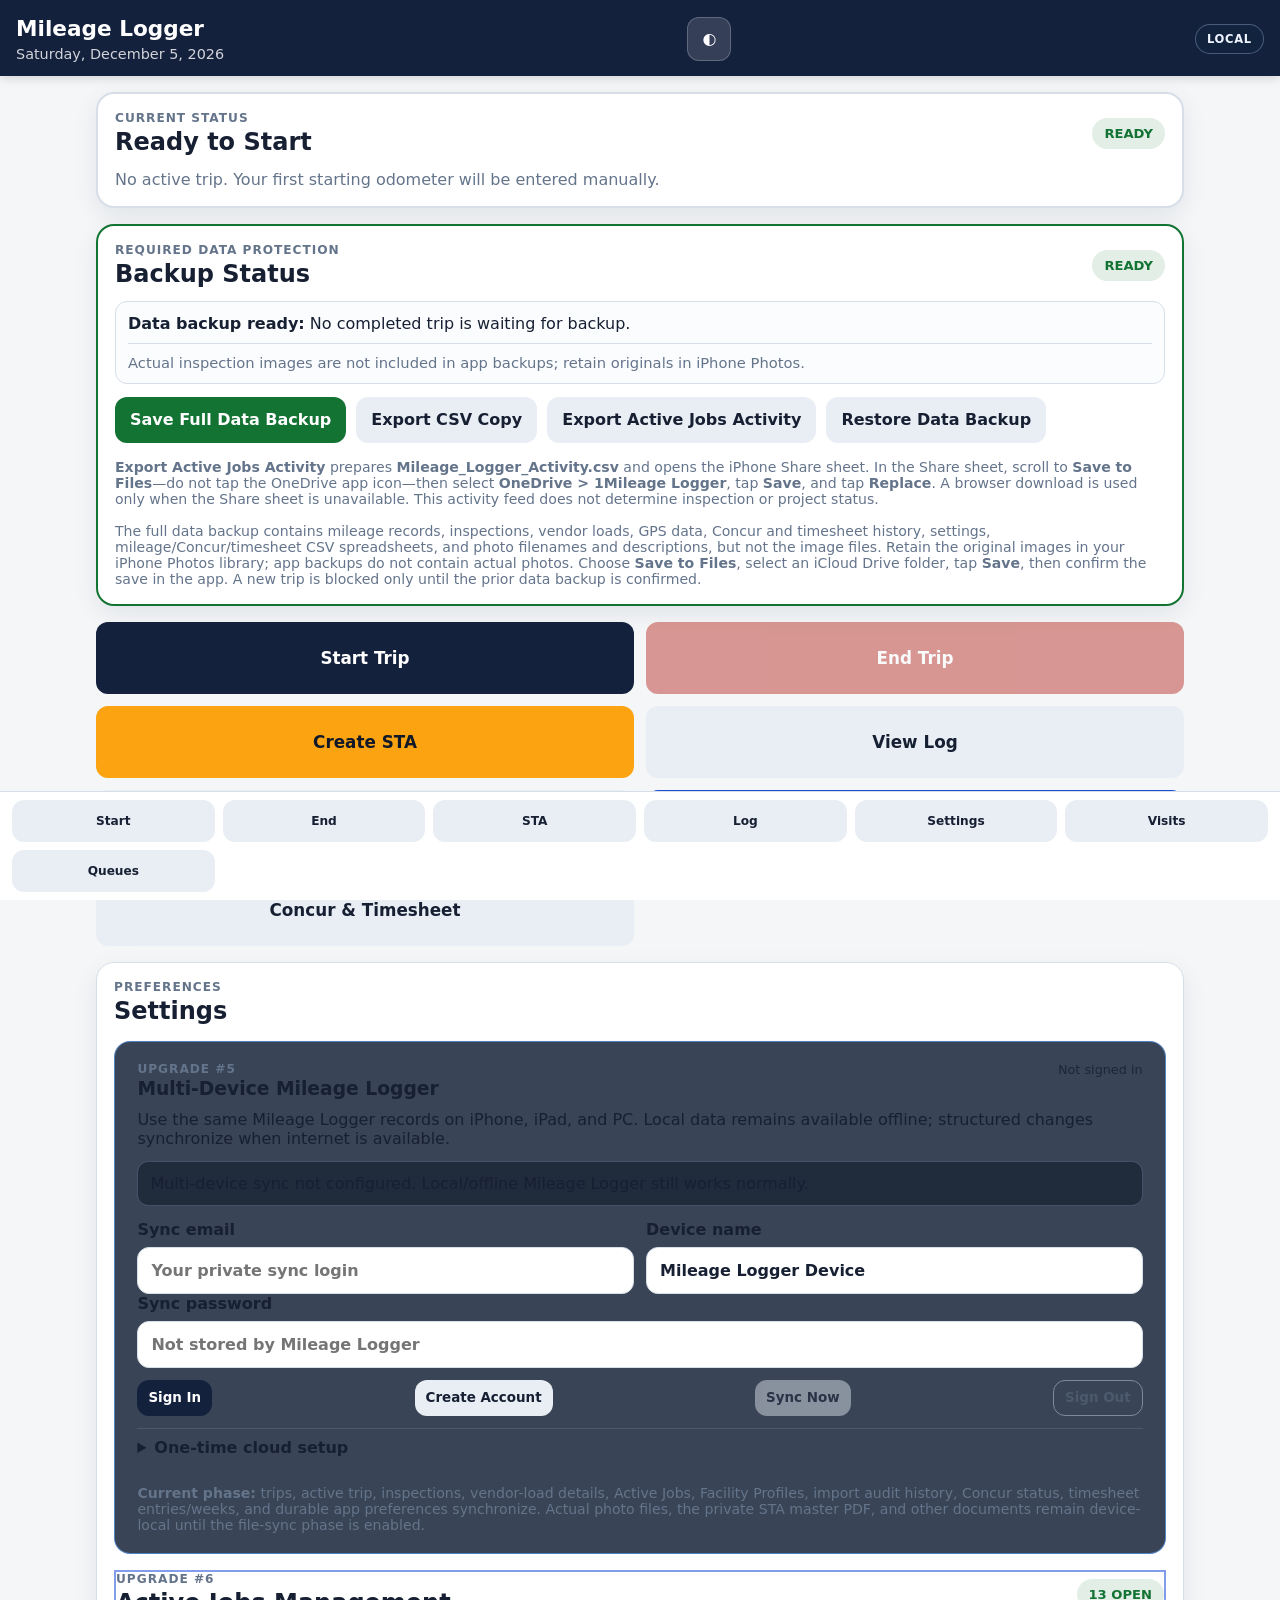
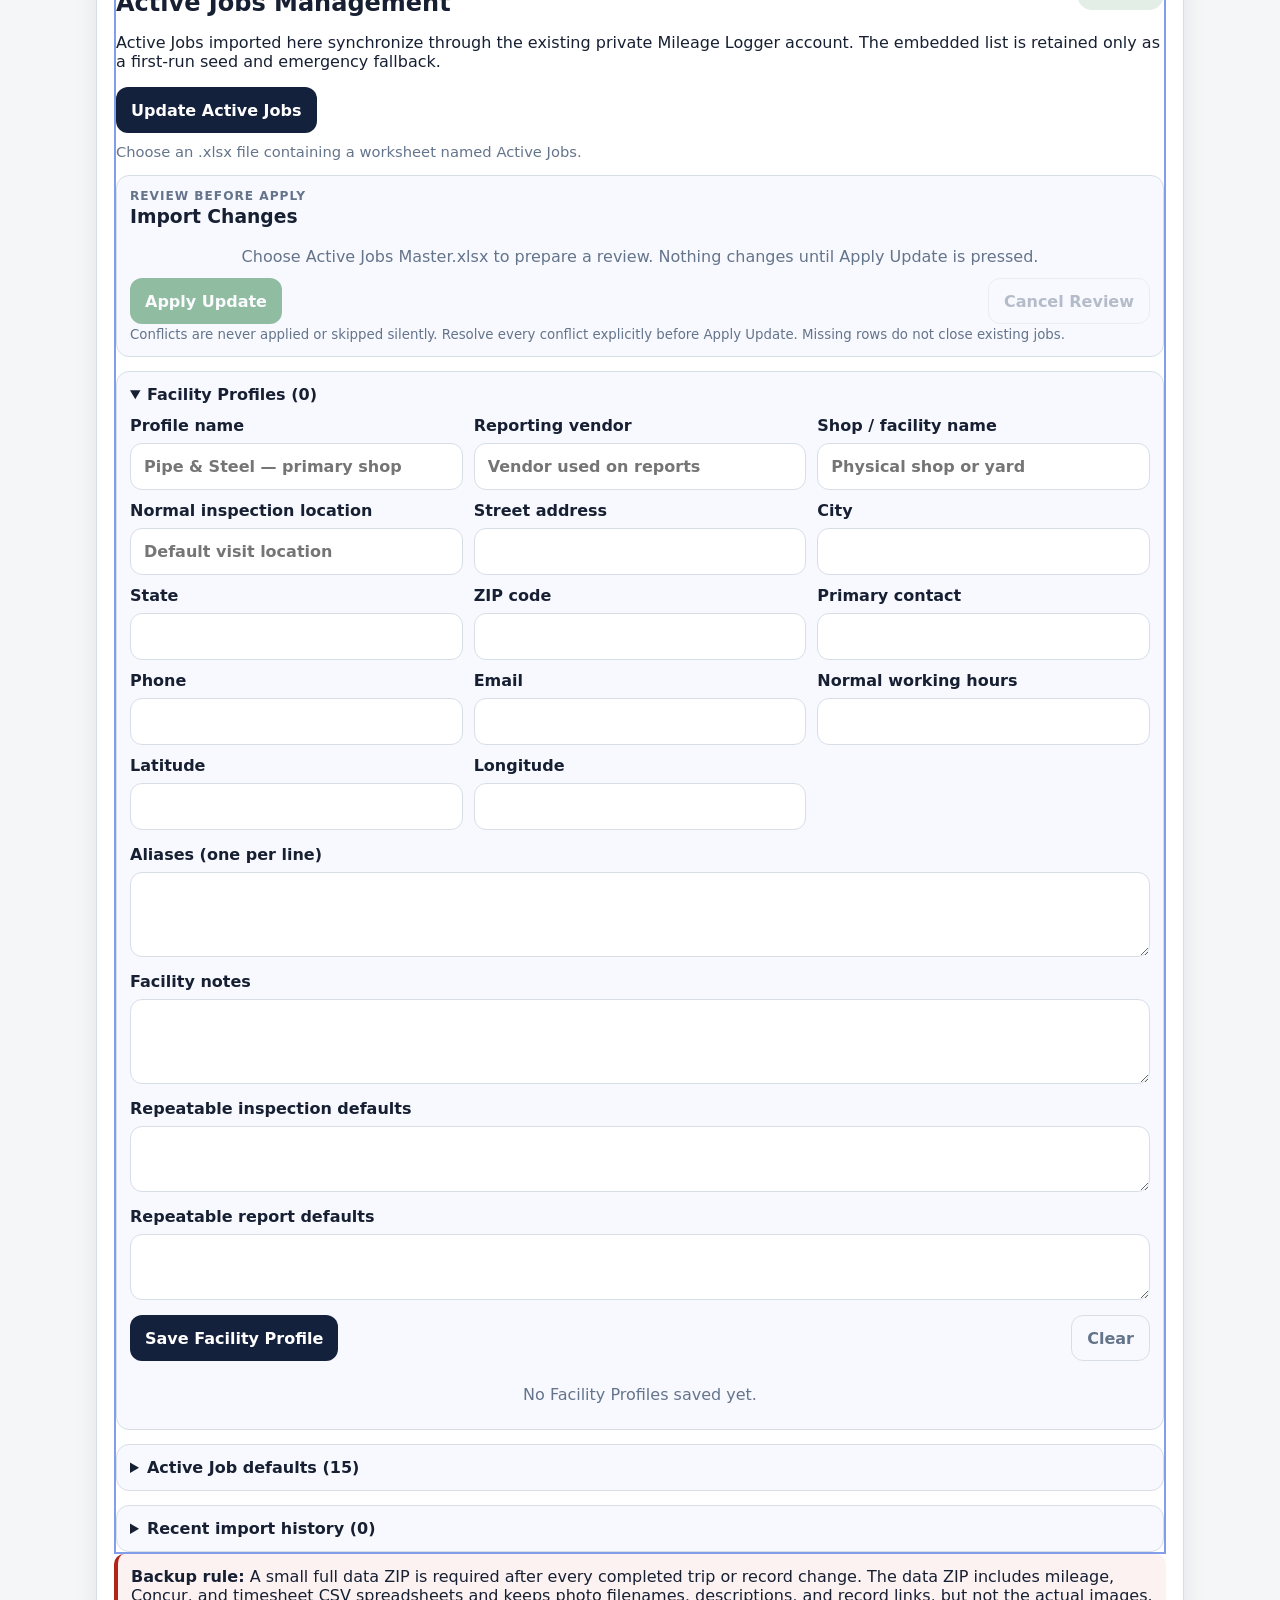
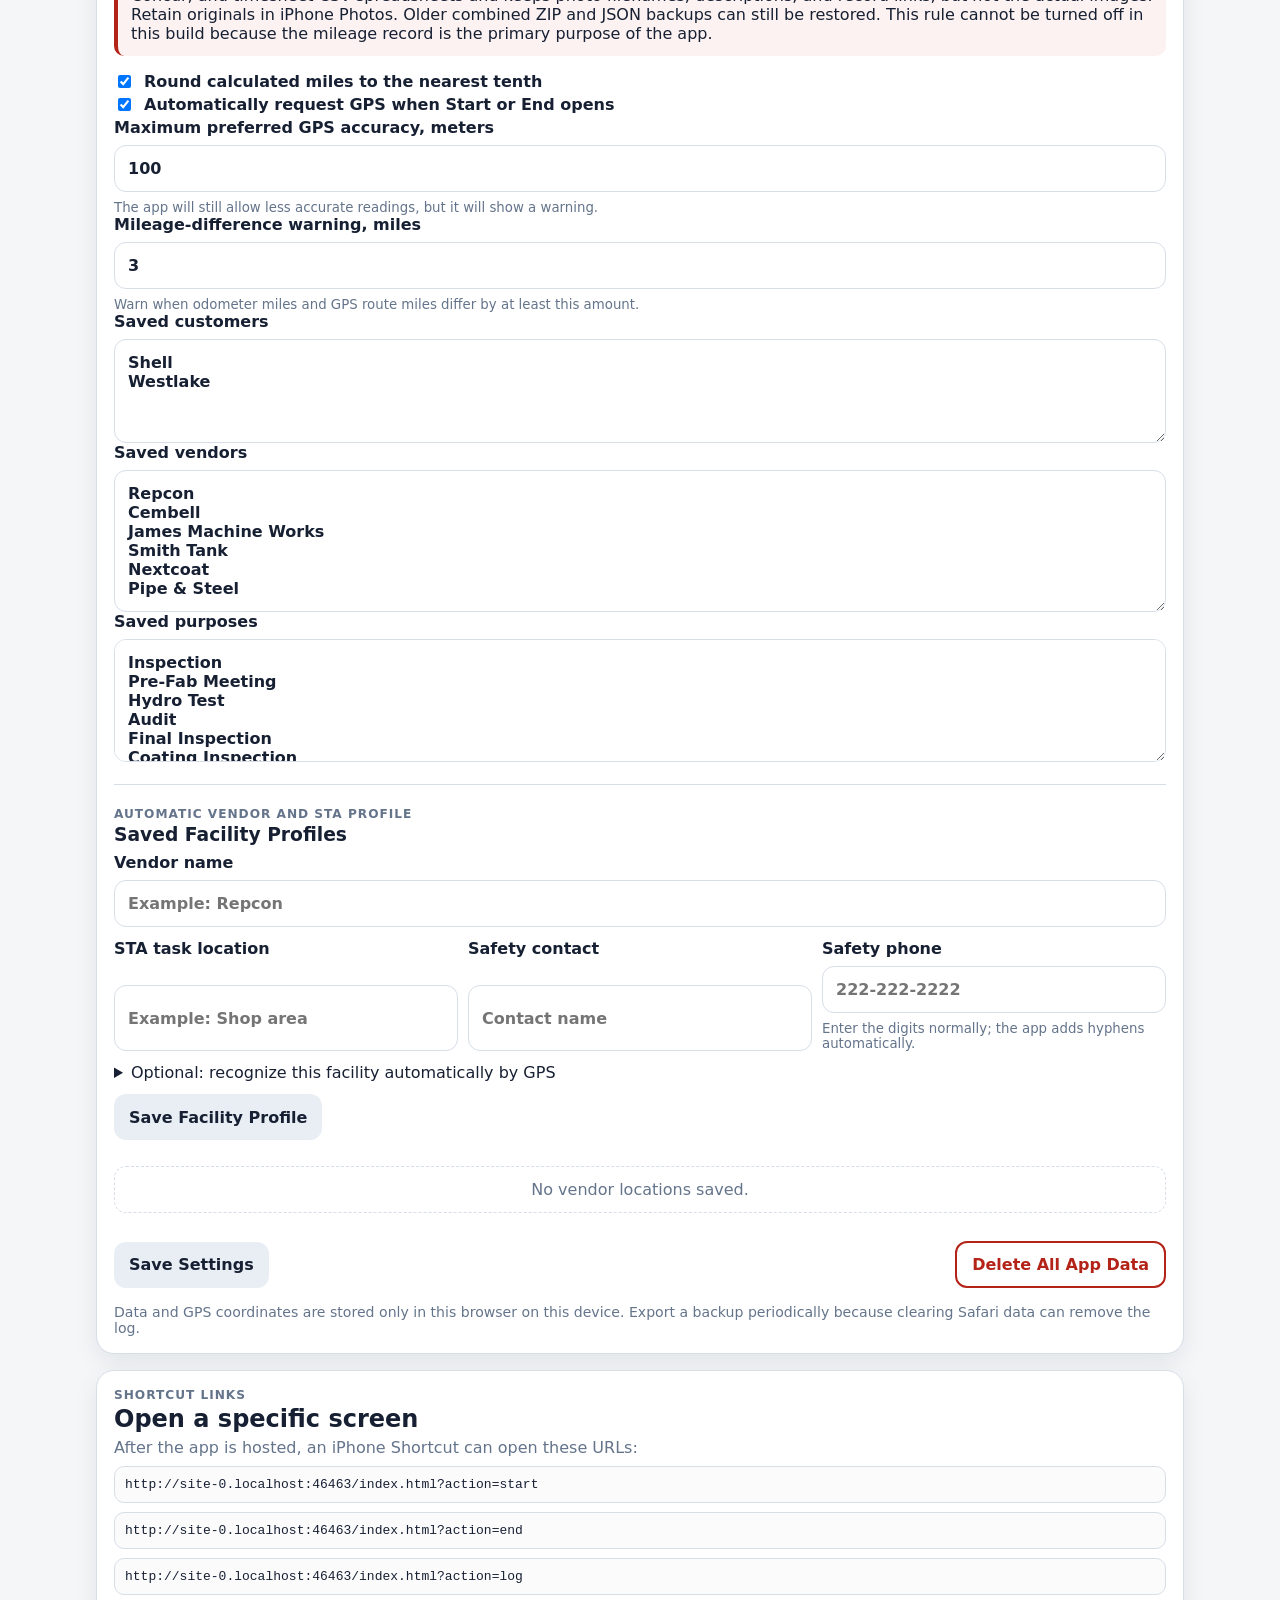
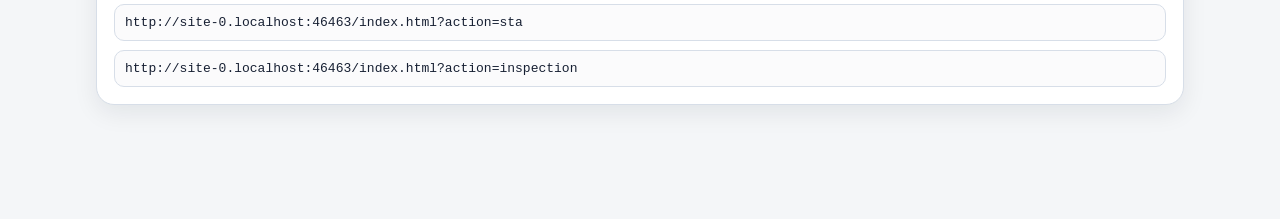
==== index.html @ ef23cc59 "Retain-empty-device-bootstrap-and-refine-import-safety" ====
<!doctype html>
<html lang="en">
<head>
  <meta charset="utf-8">
  <meta name="viewport" content="width=device-width, initial-scale=1, viewport-fit=cover">
  <meta name="theme-color" content="#14213d">
  <meta name="apple-mobile-web-app-capable" content="yes">
  <meta name="apple-mobile-web-app-title" content="Mileage GPS">
  <meta name="apple-mobile-web-app-status-bar-style" content="default">
  <meta name="description" content="A private, offline-capable work mileage logger with GPS verification.">
  <title>Mileage Logger GPS</title>
  <link rel="manifest" href="./manifest.webmanifest">
  <link rel="apple-touch-icon" href="./icons/icon-192.png">
  <link rel="stylesheet" href="./styles.css?v=workflow-upgrades-2">
  <link rel="stylesheet" href="./multi-device.css?v=multi-device-1">
</head>
<body>
  <header class="topbar">
    <div>
      <h1>Mileage Logger</h1>
      <p id="todayLine" class="topbar-subtitle"></p>
    </div>
    <button id="themeToggle" class="icon-button" type="button" aria-label="Toggle appearance">◐</button>
  </header>

  <main class="app-shell">
    <noscript>
      <section class="card error-card">JavaScript must be enabled for this app to work.</section>
    </noscript>

    <section id="secureWarning" class="card warning-card hidden">
      <strong>GPS requires a secure website.</strong>
      <p>This page must be opened from an HTTPS address or localhost. Basic mileage logging still works without GPS.</p>
    </section>

    <section class="card status-card" aria-live="polite">
      <div class="status-heading">
        <div>
          <p class="eyebrow">Current status</p>
          <h2 id="statusTitle">Loading…</h2>
        </div>
        <span id="statusPill" class="pill">—</span>
      </div>
      <div id="activeDetails" class="active-details"></div>
    </section>

    <section id="backupCard" class="card backup-card" aria-labelledby="backupTitle">
      <div class="status-heading">
        <div>
          <p class="eyebrow">Required data protection</p>
          <h2 id="backupTitle">Backup Status</h2>
        </div>
        <span id="backupPill" class="pill">CHECKING</span>
      </div>

      <div id="backupStatusText" class="backup-status-text">Checking backup status…</div>

      <div class="backup-actions">
        <button id="backupNowBtn" class="button button-backup" type="button">Save Full Data Backup</button>
        <button id="backupCsvBtn" class="button button-secondary" type="button">Export CSV Copy</button>
        <button id="activeJobsCsvBtn" class="button button-secondary" type="button">Export Active Jobs Activity</button>
        <button id="restoreBackupBtn" class="button button-secondary" type="button">Restore Data Backup</button>
      </div>

      <p class="privacy-note compact-note">
        <strong>Export Active Jobs Activity</strong> prepares <strong>Mileage_Logger_Activity.csv</strong> and opens the iPhone Share sheet.
        In the Share sheet, scroll to <strong>Save to Files</strong>—do not tap the OneDrive app icon—then select
        <strong>OneDrive &gt; 1Mileage Logger</strong>, tap <strong>Save</strong>, and tap <strong>Replace</strong>.
        A browser download is used only when the Share sheet is unavailable. This activity feed does not determine inspection or project status.
      </p>

      <section id="activeJobsReadyPanel" class="backup-ready-panel hidden" aria-labelledby="activeJobsReadyTitle">
        <p class="eyebrow">Activity CSV prepared</p>
        <h3 id="activeJobsReadyTitle">Save Through the iPhone Files Picker</h3>
        <div id="activeJobsReadySummary" class="backup-ready-summary"></div>
        <p id="activeJobsReadyStatus" class="gps-status good"></p>
        <div class="form-actions wrap">
          <button id="sharePreparedActiveJobsBtn" class="button button-backup" type="button">Open Share / Save to Files</button>
          <button id="downloadPreparedActiveJobsBtn" class="button button-secondary" type="button">Download CSV Instead</button>
          <button id="closePreparedActiveJobsBtn" class="button button-quiet" type="button">Close</button>
        </div>
      </section>

      <section id="backupReadyPanel" class="backup-ready-panel hidden" aria-labelledby="backupReadyTitle">
        <p class="eyebrow">Backup prepared</p>
        <h3 id="backupReadyTitle">Ready to Save Outside the App</h3>
        <div id="backupReadySummary" class="backup-ready-summary"></div>
        <p id="backupReadyStatus" class="gps-status good">Tap Open Save to Files, then choose Save to Files in the iPhone share sheet.</p>
        <div class="form-actions wrap">
          <button id="sharePreparedBackupBtn" class="button button-backup" type="button">Open Save to Files</button>
          <button id="downloadPreparedBackupBtn" class="button button-secondary" type="button">Download ZIP Instead</button>
          <button id="cancelPreparedBackupBtn" class="button button-quiet" type="button">Cancel</button>
        </div>
      </section>

      <p class="privacy-note compact-note">
        The full data backup contains mileage records, inspections, vendor loads, GPS data, Concur and timesheet history, settings, mileage/Concur/timesheet CSV spreadsheets, and photo filenames and descriptions, but not the image files.
        Retain the original images in your iPhone Photos library; app backups do not contain actual photos.
        Choose <strong>Save to Files</strong>, select an iCloud Drive folder, tap <strong>Save</strong>, then confirm the save in the app.
        A new trip is blocked only until the prior data backup is confirmed.
      </p>
    </section>

    <section class="quick-actions" aria-label="Quick actions">
      <button id="startBtn" class="button button-primary button-large" type="button">Start Trip</button>
      <button id="endBtn" class="button button-danger button-large" type="button">End Trip</button>
      <button id="staBtn" class="button button-sta button-large" type="button">Create STA</button>
      <button id="logBtn" class="button button-secondary button-large" type="button">View Log</button>
      <button id="exportBtn" class="button button-secondary button-large" type="button">Export CSV</button>
    </section>

    <section id="startSection" class="card collapsible hidden" aria-labelledby="startTitle">
      <div class="section-heading">
        <div>
          <p class="eyebrow">New trip</p>
          <h2 id="startTitle">Start Trip</h2>
        </div>
        <button class="button button-quiet button-small" type="button" data-close="startSection">Close</button>
      </div>

      <form id="startForm" autocomplete="off">
        <label>
          Starting odometer
          <input id="startOdo" inputmode="decimal" required placeholder="Example: 53,291.8">
          <small>The last ending odometer is filled automatically.</small>
        </label>

        <label>
          Project number
          <input id="projectNumber" placeholder="Example: E10379-424">
          <small>Used on the STA form and stored with the trip.</small>
        </label>

        <label>
          Customer
          <input id="customer" list="customerList" required placeholder="Example: Shell">
          <datalist id="customerList"></datalist>
        </label>

        <label>
          Vendor or destination
          <input id="vendor" list="vendorList" required placeholder="Example: Repcon">
          <datalist id="vendorList"></datalist>
        </label>

        <label>
          Purpose
          <input id="purpose" list="purposeList" required placeholder="Example: Inspection">
          <datalist id="purposeList"></datalist>
        </label>

        <label>
          Notes
          <textarea id="startNotes" rows="3" placeholder="Optional"></textarea>
        </label>

        <section class="gps-panel" aria-labelledby="startGpsTitle">
          <div class="gps-panel-heading">
            <div>
              <p class="eyebrow">GPS verification</p>
              <h3 id="startGpsTitle">Starting Location</h3>
            </div>
            <button id="captureStartGpsBtn" class="button button-secondary button-small" type="button">Capture GPS</button>
          </div>
          <div id="startGpsStatus" class="gps-status">No starting location captured.</div>
          <div id="vendorSuggestion" class="suggestion hidden"></div>
        </section>

        <label class="checkbox-row">
          <input id="trackRoute" type="checkbox">
          <span>Track the route while this web app remains open</span>
        </label>
        <small class="under-checkbox">Route tracking may pause when the iPhone screen locks or another app is used.</small>

        <div class="form-actions">
          <button class="button button-primary" type="submit">Save Start</button>
          <button class="button button-secondary" type="button" data-close="startSection">Cancel</button>
        </div>
      </form>
    </section>

    <section id="endSection" class="card collapsible hidden" aria-labelledby="endTitle">
      <div class="section-heading">
        <div>
          <p class="eyebrow">Finish current trip</p>
          <h2 id="endTitle">End Trip</h2>
        </div>
        <button class="button button-quiet button-small" type="button" data-close="endSection">Close</button>
      </div>

      <form id="endForm" autocomplete="off">
        <div id="endTripSummary" class="summary-box"></div>

        <label>
          Ending odometer
          <input id="endOdo" inputmode="decimal" required placeholder="Example: 53,326.2">
          <small>Must be equal to or greater than the starting odometer.</small>
        </label>

        <label>
          End notes
          <textarea id="endNotes" rows="3" placeholder="Optional"></textarea>
        </label>

        <section class="gps-panel" aria-labelledby="endGpsTitle">
          <div class="gps-panel-heading">
            <div>
              <p class="eyebrow">GPS verification</p>
              <h3 id="endGpsTitle">Ending Location</h3>
            </div>
            <button id="captureEndGpsBtn" class="button button-secondary button-small" type="button">Capture GPS</button>
          </div>
          <div id="endGpsStatus" class="gps-status">No ending location captured.</div>
        </section>

        <div id="milesPreview" class="miles-preview hidden"></div>
        <div id="gpsComparison" class="comparison-box hidden"></div>

        <div class="form-actions">
          <button class="button button-danger" type="submit">Save Completed Trip</button>
          <button class="button button-secondary" type="button" data-close="endSection">Cancel</button>
        </div>
      </form>
    </section>

    <section id="staSection" class="card collapsible hidden" aria-labelledby="staTitle">
      <div class="section-heading">
        <div>
          <p class="eyebrow">Safety task analysis</p>
          <h2 id="staTitle">Create STA</h2>
        </div>
        <button class="button button-quiet button-small" type="button" data-close="staSection">Close</button>
      </div>

      <section class="private-master-panel" aria-labelledby="privateMasterTitle">
        <div class="private-master-heading">
          <div>
            <p class="eyebrow">Stored only on this device</p>
            <h3 id="privateMasterTitle">Private STA Master</h3>
          </div>
          <span id="staMasterPill" class="pill">CHECKING</span>
        </div>

        <div id="staMasterInstallStatus" class="private-master-status">
          Checking this device for an imported STA master…
        </div>

        <div class="form-actions wrap">
          <button id="importStaMasterBtn" class="button button-sta" type="button">Import STA Master</button>
          <button id="removeStaMasterBtn" class="button button-danger-outline" type="button" disabled>Remove Private Master</button>
          <input id="staMasterFileInput" class="hidden" type="file" accept="application/pdf,.pdf">
        </div>

        <p class="privacy-note compact-note">
          The master PDF is not included in the hosted website. After import, it is stored privately in this browser on this device.
          Clearing Safari website data or deleting the web app can remove it, so keep the original PDF in Files.
        </p>
      </section>

      <div id="staSourceSummary" class="summary-box"></div>

      <form id="staForm" autocomplete="off">
        <label>
          Project number
          <input id="staProjectNumber" placeholder="Example: E10379-424">
          <small>This fills both project-number boxes on page 1.</small>
        </label>

        <div class="coordinate-grid">
          <label>
            Date
            <input id="staDate" placeholder="MM/DD/YYYY">
          </label>
          <label>
            Time
            <input id="staTime" placeholder="8:30 AM">
          </label>
          <label>
            Task location
            <input id="staTaskLocation" placeholder="Vendor, unit, or building">
          </label>
        </div>

        <div class="coordinate-grid two-column">
          <label>
            Safety contact name
            <input id="staSafetyContact" placeholder="Facility safety contact">
          </label>
          <label>
            Safety contact phone
            <input id="staSafetyPhone" type="tel" inputmode="tel" autocomplete="tel" placeholder="222-222-2222">
            <small>Enter the digits normally; the app adds hyphens automatically.</small>
          </label>
        </div>

        <div class="sta-lock-note">
          <strong>Master protections:</strong> After you privately import the approved master, the app fills only its seven existing text fields.
          It does not change the printed task descriptions, comments, Yes/No choices, Safe/At Risk bubbles, or other master-page content.
          The generated PDF is flattened.
        </div>

        <div class="form-actions wrap">
          <button id="shareStaBtn" class="button button-primary" type="button">Generate and Share STA PDF</button>
          <button id="downloadStaBtn" class="button button-secondary" type="button">Download STA PDF</button>
          <button class="button button-secondary" type="button" data-close="staSection">Cancel</button>
        </div>

        <div id="staStatus" class="gps-status">Ready to generate from the locked master.</div>
      </form>
    </section>

    <section id="logSection" class="card collapsible hidden" aria-labelledby="logTitle">
      <div class="section-heading">
        <div>
          <p class="eyebrow">Saved records</p>
          <h2 id="logTitle">Trip Log</h2>
          <p id="logSummary" class="muted"></p>
        </div>
        <button class="button button-quiet button-small" type="button" data-close="logSection">Close</button>
      </div>

      <div class="log-toolbar">
        <input id="searchBox" class="search-input" placeholder="Search customer, vendor, purpose, or notes">
        <button id="clearSearch" class="button button-secondary button-small" type="button">Clear Search</button>
      </div>

      <div id="tripEditPanel" class="trip-edit-panel hidden">
        <div class="section-heading compact">
          <div>
            <p class="eyebrow">Correct a saved entry</p>
            <h3>Edit Trip</h3>
          </div>
          <button id="closeTripEditBtn" class="button button-quiet button-small" type="button">Close</button>
        </div>
        <form id="tripEditForm" autocomplete="off">
          <input id="tripEditId" type="hidden">
          <div class="inspection-form-grid">
            <label>Date<input id="tripEditDate" required placeholder="MM/DD/YYYY"></label>
            <label>Project number<input id="tripEditProject" placeholder="Example: E10379-424"></label>
            <label>Start time<input id="tripEditStartTime" required placeholder="7:30 AM"></label>
            <label>End time<input id="tripEditEndTime" required placeholder="3:45 PM"></label>
            <label>Start odometer<input id="tripEditStartOdo" inputmode="decimal" required></label>
            <label>End odometer<input id="tripEditEndOdo" inputmode="decimal" required></label>
            <label>Customer<input id="tripEditCustomer" list="customerList" required></label>
            <label>Vendor / destination<input id="tripEditVendor" list="vendorList" required></label>
            <label class="full">Purpose<input id="tripEditPurpose" list="purposeList" required></label>
          </div>
          <label>Notes<textarea id="tripEditNotes" rows="4"></textarea></label>
          <div id="tripEditMileagePreview" class="miles-preview"></div>
          <p class="privacy-note compact-note">GPS locations and route points are kept exactly as originally recorded.</p>
          <section class="trip-edit-photo-section" aria-labelledby="tripEditPhotoTitle">
            <div class="active-trip-photo-heading">
              <div>
                <span>Trip-level attachments</span>
                <h3 id="tripEditPhotoTitle">Visit Photos</h3>
                <p class="muted">These photos belong to the trip/visit. Inspection-specific photos stay on their inspection records.</p>
              </div>
              <span id="tripEditPhotoCount" class="pill">0</span>
            </div>
            <div class="form-actions wrap">
              <button id="tripEditTakePhotoBtn" class="button button-primary button-small" type="button">Take Photo</button>
              <button id="tripEditChoosePhotosBtn" class="button button-secondary button-small" type="button">Choose Photos</button>
              <input id="tripEditTakePhotoInput" class="hidden" type="file" accept="image/*" capture="environment">
              <input id="tripEditChoosePhotosInput" class="hidden" type="file" accept="image/*" multiple>
            </div>
            <div id="tripEditPhotoStatus" class="gps-status">Add, caption, or remove trip-level photos.</div>
            <div id="tripEditPhotoList" class="active-trip-photo-list"></div>
          </section>
          <div class="form-actions wrap">
            <button class="button button-primary" type="submit">Save Trip Changes</button>
            <button id="cancelTripEditBtn" class="button button-secondary" type="button">Cancel</button>
          </div>
        </form>
      </div>

      <div id="tripPhotoPanel" class="trip-edit-panel hidden">
        <div class="section-heading compact">
          <div>
            <p class="eyebrow">Saved trip attachments</p>
            <h3 id="tripPhotoPanelTitle">Trip Photos</h3>
          </div>
          <button id="closeTripPhotoPanelBtn" class="button button-quiet button-small" type="button">Close</button>
        </div>
        <p id="tripPhotoPanelStatus" class="muted"></p>
        <div id="tripPhotoGallery" class="trip-photo-gallery"></div>
      </div>

      <div id="emptyLog" class="empty-state hidden">No completed trips have been saved yet.</div>

      <div class="table-wrap">
        <table id="tripTable">
          <thead>
            <tr>
              <th>Date</th>
              <th>Project</th>
              <th>Start</th>
              <th>End</th>
              <th>Start Odo</th>
              <th>End Odo</th>
              <th>Odo Miles</th>
              <th>GPS Miles</th>
              <th>Difference</th>
              <th>Customer</th>
              <th>Vendor</th>
              <th>Purpose</th>
              <th>STA</th>
              <th>Maps</th>
              <th>Notes</th>
              <th>Photos</th>
              <th>Action</th>
            </tr>
          </thead>
          <tbody></tbody>
        </table>
      </div>

      <div class="form-actions wrap">
        <button id="exportBtn2" class="button button-secondary" type="button">Export CSV</button>
        <button id="backupBtn" class="button button-secondary" type="button">Save Full Data Backup</button>
        <button id="importBtn" class="button button-secondary" type="button">Restore Data Backup</button>
        <input id="importFile" class="hidden" type="file" accept="application/json,.json,application/zip,.zip">
      </div>
    </section>

    <section id="settingsSection" class="card" aria-labelledby="settingsTitle">
      <div class="section-heading">
        <div>
          <p class="eyebrow">Preferences</p>
          <h2 id="settingsTitle">Settings</h2>
        </div>
      </div>

      <div class="required-backup-note">
        <strong>Backup rule:</strong> A small full data ZIP is required after every completed trip or record change.
        The data ZIP includes mileage, Concur, and timesheet CSV spreadsheets and keeps photo filenames, descriptions, and record links, but not the actual images. Retain originals in iPhone Photos.
        Older combined ZIP and JSON backups can still be restored.
        This rule cannot be turned off in this build because the mileage record is the primary purpose of the app.
      </div>

      <label class="checkbox-row">
        <input id="roundMiles" type="checkbox">
        <span>Round calculated miles to the nearest tenth</span>
      </label>

      <label class="checkbox-row">
        <input id="autoCaptureGps" type="checkbox">
        <span>Automatically request GPS when Start or End opens</span>
      </label>

      <label>
        Maximum preferred GPS accuracy, meters
        <input id="maxGpsAccuracy" inputmode="decimal" placeholder="100">
        <small>The app will still allow less accurate readings, but it will show a warning.</small>
      </label>

      <label>
        Mileage-difference warning, miles
        <input id="differenceWarning" inputmode="decimal" placeholder="3">
        <small>Warn when odometer miles and GPS route miles differ by at least this amount.</small>
      </label>

      <label>
        Saved customers
        <textarea id="savedCustomers" rows="4" placeholder="Enter one customer per line"></textarea>
      </label>

      <label>
        Saved vendors
        <textarea id="savedVendors" rows="6" placeholder="Enter one vendor per line"></textarea>
      </label>

      <label>
        Saved purposes
        <textarea id="savedPurposes" rows="5" placeholder="Enter one purpose per line"></textarea>
      </label>

      <hr>

      <div class="section-heading compact">
        <div>
          <p class="eyebrow">Automatic vendor and STA profile</p>
          <h3>Saved Facility Profiles</h3>
        </div>
      </div>

      <div class="vendor-location-form">
        <label>
          Vendor name
          <input id="vendorLocationName" list="vendorList" placeholder="Example: Repcon">
        </label>
        <div class="coordinate-grid">
          <label>
            STA task location
            <input id="vendorTaskLocation" placeholder="Example: Shop area">
          </label>
          <label>
            Safety contact
            <input id="vendorSafetyContact" placeholder="Contact name">
          </label>
          <label>
            Safety phone
            <input id="vendorSafetyPhone" type="tel" inputmode="tel" autocomplete="tel" placeholder="222-222-2222">
            <small>Enter the digits normally; the app adds hyphens automatically.</small>
          </label>
        </div>
        <details class="optional-panel">
          <summary>Optional: recognize this facility automatically by GPS</summary>
          <p class="muted">You can skip this section. While at the facility, tap Use Current GPS so no manual coordinate entry is needed.</p>
          <div class="coordinate-grid">
            <label>
              Latitude
              <input id="vendorLatitude" type="text" inputmode="text" autocapitalize="off" spellcheck="false" placeholder="Filled automatically">
            </label>
            <label>
              Longitude
              <input id="vendorLongitude" type="text" inputmode="text" autocapitalize="off" spellcheck="false" placeholder="Filled automatically">
            </label>
            <label>
              Recognition radius, miles
              <input id="vendorRadius" inputmode="decimal" value="0.5">
            </label>
          </div>
          <div class="form-actions wrap">
            <button id="useCurrentVendorGpsBtn" class="button button-secondary" type="button">Use Current GPS</button>
            <button id="clearVendorGpsBtn" class="button button-quiet" type="button">Do Not Use GPS</button>
          </div>
          <div id="vendorGpsStatus" class="gps-status">GPS recognition is optional.</div>
        </details>
        <div class="form-actions wrap">
          <button id="saveVendorLocationBtn" class="button button-secondary" type="button">Save Facility Profile</button>
        </div>
      </div>

      <div id="vendorLocationsList" class="vendor-locations-list"></div>

      <div class="form-actions wrap settings-actions">
        <button id="saveSettingsBtn" class="button button-secondary" type="button">Save Settings</button>
        <button id="resetDataBtn" class="button button-danger-outline" type="button">Delete All App Data</button>
      </div>

      <p class="privacy-note">
        Data and GPS coordinates are stored only in this browser on this device. Export a backup periodically because clearing Safari data can remove the log.
      </p>
    </section>

    <section class="card help-card">
      <p class="eyebrow">Shortcut links</p>
      <h2>Open a specific screen</h2>
      <p class="muted">After the app is hosted, an iPhone Shortcut can open these URLs:</p>
      <code id="startLinkExample">https://your-site.example/?action=start</code>
      <code id="endLinkExample">https://your-site.example/?action=end</code>
      <code id="logLinkExample">https://your-site.example/?action=log</code>
      <code id="staLinkExample">https://your-site.example/?action=sta</code>
    </section>
  </main>

  <nav class="bottom-nav" aria-label="Main navigation">
    <button type="button" data-show="startSection">Start</button>
    <button type="button" data-show="endSection">End</button>
    <button type="button" data-show="staSection">STA</button>
    <button type="button" data-show="logSection">Log</button>
    <button type="button" data-show="settingsSection">Settings</button>
  </nav>

  <div id="toast" class="toast hidden" role="status" aria-live="polite"></div>

  <script src="./vendor/pdf-lib.min.js"></script>
  <script src="./vendor/fflate.min.js"></script>
  <script src="./media-store.js?v=visit-workspace-5"></script>
  <script src="./active-jobs-data.js?v=visit-workspace-5"></script>
  <script src="./active-jobs-management.js?v=upgrade-6-1"></script>
  <script src="./workflow-data.js?v=workflow-upgrades-2"></script>
  <script src="./app.js?v=workflow-upgrades-2"></script>
  <script src="./inspections.js?v=workflow-upgrades-2"></script>
  <script src="./workflow-queues.js?v=workflow-upgrades-2"></script>
  <script src="./sync-engine.js?v=active-jobs-bootstrap-3"></script>
</body>
</html>
---- styles.css ----
:root {
  --bg: #f4f6f8;
  --card: #ffffff;
  --text: #172033;
  --muted: #64748b;
  --line: #d7dee8;
  --primary: #14213d;
  --primary-text: #ffffff;
  --secondary: #e9eef5;
  --secondary-text: #172033;
  --danger: #b42318;
  --danger-text: #ffffff;
  --success: #137333;
  --warning: #9a6700;
  --info: #1d4ed8;
  --shadow: 0 8px 24px rgba(15, 23, 42, .08);
}

body.dark {
  --bg: #0b1220;
  --card: #111a2b;
  --text: #f4f7fb;
  --muted: #a7b1c2;
  --line: #2d3a50;
  --primary: #dce6f5;
  --primary-text: #0d1728;
  --secondary: #1c2a40;
  --secondary-text: #f4f7fb;
  --danger: #ef4444;
  --danger-text: #ffffff;
  --success: #4ade80;
  --warning: #fbbf24;
  --info: #60a5fa;
  --shadow: 0 8px 24px rgba(0, 0, 0, .35);
}

* { box-sizing: border-box; }

html, body {
  margin: 0;
  min-height: 100%;
  font-family: -apple-system, BlinkMacSystemFont, "Segoe UI", system-ui, sans-serif;
  background: var(--bg);
  color: var(--text);
}

body { padding-bottom: 82px; }

button, input, textarea { font: inherit; }
button { touch-action: manipulation; }

.topbar {
  position: sticky;
  top: 0;
  z-index: 50;
  display: flex;
  align-items: center;
  justify-content: space-between;
  gap: 16px;
  padding: calc(16px + env(safe-area-inset-top)) 16px 14px;
  color: var(--primary-text);
  background: var(--primary);
  box-shadow: 0 2px 10px rgba(0, 0, 0, .14);
}

.topbar h1 {
  margin: 0;
  font-size: 1.35rem;
  line-height: 1.2;
}

.topbar-subtitle {
  margin: 4px 0 0;
  font-size: .9rem;
  opacity: .8;
}

.app-shell {
  width: min(100%, 1120px);
  margin: 0 auto;
  padding: 16px;
}

.card {
  margin-bottom: 16px;
  padding: 17px;
  border: 1px solid var(--line);
  border-radius: 18px;
  background: var(--card);
  box-shadow: var(--shadow);
}

.status-card { border-width: 2px; }

.warning-card {
  border-color: var(--warning);
  background: color-mix(in srgb, var(--warning), transparent 92%);
}

.warning-card p { margin-bottom: 0; }

.status-heading,
.section-heading,
.form-actions,
.log-toolbar,
.gps-panel-heading {
  display: flex;
  align-items: center;
  justify-content: space-between;
  gap: 12px;
}

.section-heading { margin-bottom: 14px; }
.section-heading.compact { margin-bottom: 8px; }

.section-heading h2,
.section-heading h3,
.status-heading h2,
.help-card h2,
.gps-panel h3 {
  margin: 3px 0 0;
}

.eyebrow {
  margin: 0;
  color: var(--muted);
  font-size: .76rem;
  font-weight: 800;
  letter-spacing: .08em;
  text-transform: uppercase;
}

.muted {
  margin: 5px 0 0;
  color: var(--muted);
}

.pill {
  flex: 0 0 auto;
  padding: 8px 12px;
  border-radius: 999px;
  background: var(--secondary);
  color: var(--secondary-text);
  font-weight: 900;
  font-size: .82rem;
}

.pill.ready {
  color: var(--success);
  background: color-mix(in srgb, var(--success), transparent 88%);
}

.pill.active {
  color: var(--warning);
  background: color-mix(in srgb, var(--warning), transparent 86%);
}

.active-details { margin-top: 14px; }

.detail-grid {
  display: grid;
  grid-template-columns: repeat(2, minmax(0, 1fr));
  gap: 10px;
}

.detail {
  min-width: 0;
  padding: 11px;
  border: 1px solid var(--line);
  border-radius: 12px;
  background: color-mix(in srgb, var(--card), var(--bg) 35%);
}

.detail span {
  display: block;
  margin-bottom: 3px;
  color: var(--muted);
  font-size: .78rem;
}

.detail strong {
  display: block;
  overflow-wrap: anywhere;
}

.active-controls {
  display: flex;
  flex-wrap: wrap;
  gap: 8px;
  margin-top: 12px;
}

.active-trip-photo-panel {
  margin-top: 16px;
  padding: 13px;
  border: 1px solid var(--line);
  border-radius: 13px;
  background: color-mix(in srgb, var(--card), var(--bg) 30%);
}

.active-trip-edit-panel {
  margin-top: 16px;
  padding: 13px;
  border: 2px solid var(--info);
  border-radius: 13px;
  background: color-mix(in srgb, var(--info), transparent 95%);
}

.active-trip-edit-grid {
  display: grid;
  grid-template-columns: repeat(2, minmax(0, 1fr));
  gap: 10px;
  margin-top: 12px;
}

.active-trip-edit-grid .full {
  grid-column: 1 / -1;
}

.active-trip-photo-heading {
  display: flex;
  align-items: flex-start;
  justify-content: space-between;
  gap: 12px;
}

.active-trip-photo-heading span:first-child {
  color: var(--muted);
  font-size: .78rem;
}

.active-trip-photo-heading h3 {
  margin: 3px 0 0;
}

.active-trip-photo-list {
  display: grid;
  gap: 10px;
  margin-top: 12px;
}

.active-trip-photo-card {
  display: grid;
  grid-template-columns: 120px minmax(0, 1fr);
  gap: 12px;
  padding: 10px;
  border: 1px solid var(--line);
  border-radius: 12px;
  background: var(--card);
}

.active-trip-photo-preview {
  min-height: 105px;
  padding: 0;
  overflow: hidden;
  color: var(--muted);
  background: color-mix(in srgb, var(--card), var(--bg) 45%);
  border: 1px solid var(--line);
  border-radius: 10px;
}

.active-trip-photo-preview img {
  display: block;
  width: 100%;
  height: 100%;
  min-height: 105px;
  object-fit: cover;
}

.active-trip-photo-details {
  display: grid;
  gap: 8px;
  min-width: 0;
}

.active-trip-photo-details strong {
  overflow-wrap: anywhere;
}

.active-trip-photo-details input {
  padding: 9px;
}

.active-trip-photo-empty {
  padding: 12px;
  color: var(--muted);
  text-align: center;
  border: 1px dashed var(--line);
  border-radius: 10px;
}

.quick-actions {
  display: grid;
  grid-template-columns: repeat(2, minmax(0, 1fr));
  gap: 12px;
  margin-bottom: 16px;
}

.button,
.icon-button,
.bottom-nav button {
  border: 0;
  border-radius: 12px;
  cursor: pointer;
  font-weight: 800;
}

.button {
  min-height: 46px;
  padding: 12px 15px;
}

.button:disabled {
  cursor: not-allowed;
  opacity: .45;
}

.button-large {
  min-height: 72px;
  font-size: 1.05rem;
}

.button-small {
  min-height: 36px;
  padding: 8px 11px;
  font-size: .84rem;
}

.button-primary {
  color: var(--primary-text);
  background: var(--primary);
}

.button-secondary {
  color: var(--secondary-text);
  background: var(--secondary);
}

.button-danger {
  color: var(--danger-text);
  background: var(--danger);
}

.button-sta {
  color: #111827;
  background: #fca311;
}

.button-danger-outline {
  color: var(--danger);
  background: transparent;
  border: 2px solid var(--danger);
}

.button-quiet {
  color: var(--muted);
  background: transparent;
  border: 1px solid var(--line);
}

.icon-button {
  width: 44px;
  height: 44px;
  color: var(--primary-text);
  background: rgba(255, 255, 255, .14);
  border: 1px solid rgba(255, 255, 255, .22);
}

form,
label {
  display: grid;
  gap: 8px;
}

form { gap: 15px; }

label { font-weight: 800; }

input,
textarea {
  width: 100%;
  padding: 13px;
  color: var(--text);
  background: var(--card);
  border: 1px solid var(--line);
  border-radius: 12px;
}

input:focus,
textarea:focus {
  outline: 3px solid color-mix(in srgb, var(--primary), transparent 75%);
  border-color: var(--primary);
}

textarea { resize: vertical; }

small {
  color: var(--muted);
  font-weight: 500;
}

.under-checkbox {
  display: block;
  margin-top: -10px;
  padding-left: 30px;
}

.summary-box,
.miles-preview,
.comparison-box,
.empty-state,
.gps-panel,
.suggestion {
  padding: 13px;
  border-radius: 12px;
}

.summary-box {
  border: 1px dashed var(--line);
  background: color-mix(in srgb, var(--card), var(--bg) 45%);
}

.gps-panel {
  border: 1px solid var(--line);
  background: color-mix(in srgb, var(--card), var(--bg) 38%);
}

.gps-status {
  margin-top: 10px;
  color: var(--muted);
  font-size: .92rem;
}

.gps-status.good { color: var(--success); }
.gps-status.warn { color: var(--warning); }
.gps-status.bad { color: var(--danger); }

.suggestion {
  margin-top: 10px;
  color: var(--info);
  background: color-mix(in srgb, var(--info), transparent 91%);
}

.miles-preview {
  color: var(--success);
  background: color-mix(in srgb, var(--success), transparent 90%);
  font-weight: 900;
}

.comparison-box {
  border: 1px solid var(--line);
  background: color-mix(in srgb, var(--card), var(--bg) 40%);
}

.comparison-box.warning {
  color: var(--warning);
  border-color: var(--warning);
  background: color-mix(in srgb, var(--warning), transparent 92%);
}

.empty-state {
  margin: 12px 0;
  color: var(--muted);
  text-align: center;
  border: 1px dashed var(--line);
}

.log-toolbar { margin-bottom: 12px; }
.search-input { flex: 1 1 auto; }

.table-wrap {
  overflow-x: auto;
  border: 1px solid var(--line);
  border-radius: 12px;
}

table {
  width: 100%;
  min-width: 1680px;
  border-collapse: collapse;
}

th,
td {
  padding: 10px;
  text-align: left;
  vertical-align: top;
  border-bottom: 1px solid var(--line);
}

th {
  position: sticky;
  top: 0;
  background: color-mix(in srgb, var(--card), var(--bg) 45%);
  font-size: .82rem;
}

tr:last-child td { border-bottom: 0; }

.map-links {
  display: flex;
  flex-direction: column;
  gap: 6px;
}

.map-links a {
  color: var(--info);
  font-weight: 800;
  text-decoration: none;
}

.checkbox-row {
  display: flex;
  align-items: center;
  gap: 10px;
  margin-bottom: 4px;
}

.checkbox-row input { width: auto; }

.coordinate-grid {
  display: grid;
  grid-template-columns: repeat(3, minmax(0, 1fr));
  gap: 10px;
}

.vendor-location-form {
  display: grid;
  gap: 12px;
}

.vendor-locations-list {
  display: grid;
  gap: 9px;
  margin: 14px 0;
}

.vendor-location-row {
  display: grid;
  grid-template-columns: minmax(0, 1fr) auto;
  gap: 10px;
  align-items: center;
  padding: 11px;
  border: 1px solid var(--line);
  border-radius: 12px;
}

.vendor-location-row small {
  display: block;
  margin-top: 3px;
}

.settings-actions { margin-top: 16px; }

.wrap { flex-wrap: wrap; }

.privacy-note {
  margin: 16px 0 0;
  color: var(--muted);
  font-size: .88rem;
}

.help-card code {
  display: block;
  margin-top: 9px;
  padding: 10px;
  overflow-wrap: anywhere;
  color: var(--text);
  background: color-mix(in srgb, var(--card), var(--bg) 40%);
  border: 1px solid var(--line);
  border-radius: 10px;
}

.bottom-nav {
  position: fixed;
  right: 0;
  bottom: 0;
  left: 0;
  z-index: 60;
  display: grid;
  grid-template-columns: repeat(5, 1fr);
  gap: 8px;
  padding: 8px 12px calc(8px + env(safe-area-inset-bottom));
  background: var(--card);
  border-top: 1px solid var(--line);
}

.bottom-nav button {
  min-height: 42px;
  padding: 8px 4px;
  color: var(--secondary-text);
  background: var(--secondary);
  font-size: .84rem;
}

.toast {
  position: fixed;
  right: 16px;
  bottom: 92px;
  left: 16px;
  z-index: 100;
  padding: 14px 16px;
  color: var(--primary-text);
  background: var(--primary);
  border-radius: 12px;
  box-shadow: var(--shadow);
  font-weight: 800;
}

.error-card {
  color: var(--danger);
  border-color: var(--danger);
}

.hidden { display: none !important; }

hr {
  border: 0;
  border-top: 1px solid var(--line);
  margin: 22px 0;
}

@media (max-width: 760px) {
  .quick-actions { grid-template-columns: 1fr; }
  .detail-grid { grid-template-columns: 1fr; }
  .active-trip-photo-card { grid-template-columns: 1fr; }
  .active-trip-photo-heading { flex-direction: column; }
  .active-trip-edit-grid { grid-template-columns: 1fr; }
  .active-trip-edit-grid .full { grid-column: auto; }
  .coordinate-grid { grid-template-columns: 1fr; }
  .status-heading { align-items: flex-start; }
  .form-actions,
  .log-toolbar,
  .gps-panel-heading {
    align-items: stretch;
    flex-direction: column;
  }
  .form-actions.wrap { flex-direction: row; }
}

@media print {
  .topbar, .quick-actions, .bottom-nav, .button, .help-card, #settingsSection, #secureWarning { display: none !important; }
  body { padding: 0; background: #fff; color: #000; }
  .card { box-shadow: none; border: 0; }
  #logSection { display: block !important; }
}


.coordinate-grid.two-column {
  grid-template-columns: repeat(2, minmax(0, 1fr));
}

.sta-lock-note {
  padding: 13px;
  color: var(--text);
  background: color-mix(in srgb, var(--info), transparent 92%);
  border: 1px solid color-mix(in srgb, var(--info), transparent 55%);
  border-radius: 12px;
  line-height: 1.45;
}

.private-master-panel {
  margin-bottom: 14px;
  padding: 14px;
  border: 2px solid var(--info);
  border-radius: 14px;
  background: color-mix(in srgb, var(--info), transparent 95%);
}

.private-master-heading {
  display: flex;
  align-items: flex-start;
  justify-content: space-between;
  gap: 12px;
}

.private-master-heading h3 {
  margin: 3px 0 0;
}

.private-master-status {
  margin: 12px 0;
  padding: 11px;
  border: 1px solid var(--line);
  border-radius: 10px;
  color: var(--muted);
  background: var(--card);
}

.private-master-status.installed {
  color: var(--success);
  border-color: var(--success);
  background: color-mix(in srgb, var(--success), transparent 94%);
}

.private-master-status.warning {
  color: var(--warning);
  border-color: var(--warning);
  background: color-mix(in srgb, var(--warning), transparent 94%);
}

.private-master-status.error {
  color: var(--danger);
  border-color: var(--danger);
  background: color-mix(in srgb, var(--danger), transparent 94%);
}

.compact-note {
  margin-bottom: 0;
}


.sta-actions-cell {
  display: grid;
  gap: 6px;
  min-width: 105px;
}

@media (max-width: 760px) {
  .coordinate-grid.two-column { grid-template-columns: 1fr; }
}


.backup-card {
  border-width: 2px;
  border-color: var(--success);
}

.backup-card-required {
  border-color: var(--danger);
  background: color-mix(in srgb, var(--danger), transparent 96%);
}

.backup-status-text {
  margin: 13px 0;
  padding: 12px;
  border: 1px solid var(--line);
  border-radius: 12px;
  color: var(--text);
  background: color-mix(in srgb, var(--card), var(--bg) 35%);
}

.backup-status-line + .backup-status-line {
  margin-top: 10px;
  padding-top: 10px;
  border-top: 1px solid var(--line);
}

.backup-actions {
  display: flex;
  flex-wrap: wrap;
  gap: 10px;
}

.backup-ready-panel {
  margin-top: 14px;
  padding: 16px;
  border: 2px solid var(--success);
  border-radius: 14px;
  background: color-mix(in srgb, var(--success), transparent 94%);
}

.backup-ready-panel h3 {
  margin: 4px 0 12px;
}

.backup-ready-summary {
  display: grid;
  gap: 5px;
  margin-bottom: 12px;
  overflow-wrap: anywhere;
}

.backup-ready-summary span {
  color: var(--muted);
}

.button-backup {
  color: #ffffff;
  background: #137333;
}

.pill.backup-required {
  color: #ffffff;
  background: var(--danger);
}

.backup-photo-notice {
  color: var(--muted);
  font-size: .92rem;
}

.required-backup-note {
  margin-bottom: 16px;
  padding: 13px;
  border-left: 4px solid var(--danger);
  border-radius: 10px;
  color: var(--text);
  background: color-mix(in srgb, var(--danger), transparent 94%);
}

@media (max-width: 760px) {
  .backup-actions {
    display: grid;
    grid-template-columns: 1fr;
  }
}

.trip-edit-panel {
  margin: 16px 0;
  padding: 14px;
  border: 2px solid var(--info);
  border-radius: 14px;
  background: color-mix(in srgb, var(--info), transparent 96%);
}

.trip-edit-photo-section {
  margin: 16px 0;
  padding: 13px;
  border: 1px solid var(--line);
  border-radius: 13px;
  background: color-mix(in srgb, var(--card), var(--bg) 30%);
}

.trip-edit-photo-section .active-trip-photo-heading p {
  margin: 5px 0 0;
}

.trip-row-actions {
  display: flex;
  flex-wrap: wrap;
  gap: 6px;
}

.trip-photo-gallery {
  display: grid;
  grid-template-columns: repeat(auto-fit, minmax(160px, 1fr));
  gap: 12px;
}

.trip-photo-gallery article {
  overflow: hidden;
  border: 1px solid var(--line);
  border-radius: 12px;
  background: var(--card);
}

.trip-photo-gallery button {
  display: block;
  width: 100%;
  min-height: 150px;
  padding: 0;
  overflow: hidden;
  border: 0;
  background: color-mix(in srgb, var(--card), var(--bg) 40%);
}

.trip-photo-gallery img {
  display: block;
  width: 100%;
  height: 180px;
  object-fit: cover;
}

.trip-photo-gallery .trip-photo-caption {
  display: grid;
  gap: 3px;
  padding: 10px;
}

.trip-photo-gallery small {
  color: var(--muted);
}

/* Workflow upgrades: repeatable loads, Concur queue, and weekly timesheets. */
.load-editor-list,
.workflow-entry-list,
.timesheet-day-list {
  display: grid;
  gap: 12px;
}

.load-editor,
.workflow-entry-card,
.timesheet-day,
.timesheet-entry {
  padding: 13px;
  border: 1px solid var(--line);
  border-radius: 14px;
  background: color-mix(in srgb, var(--card), var(--bg) 24%);
}

.load-editor-routine,
.workflow-entry-heading,
.workflow-settings-row,
.workflow-batch-bar,
.week-navigation,
.timesheet-day-heading {
  display: flex;
  align-items: end;
  gap: 10px;
}

.load-editor-routine > label,
.workflow-settings-row > label,
.workflow-batch-bar > label,
.week-navigation > label {
  flex: 1 1 180px;
}

.load-editor-routine .remove-load-btn { margin-bottom: 1px; }
.load-exception-details,
.prior-load-details,
.workflow-history-details,
.manual-time-entry,
.workflow-entry-card details,
.timesheet-entry details { margin-top: 10px; }

.load-photo-ids { min-height: 70px; }
.prior-load-history { display: grid; gap: 8px; margin-top: 10px; }
.prior-load-history article { padding: 10px; border-left: 3px solid var(--info); background: color-mix(in srgb, var(--info), transparent 95%); }
.prior-load-history article > div { display: flex; justify-content: space-between; gap: 10px; }
.prior-load-history p { margin: 6px 0 0; }
.inspection-load-summary { display: flex; flex-wrap: wrap; gap: 8px; margin: 10px 0; }
.inspection-load-summary span { padding: 7px 9px; border-radius: 9px; background: color-mix(in srgb, var(--info), transparent 93%); }

.workflow-subsection { margin-top: 18px; padding-top: 16px; border-top: 1px solid var(--line); }
.workflow-settings-row,
.workflow-batch-bar,
.week-navigation { flex-wrap: wrap; margin: 12px 0; }
.workflow-select-all { display: flex; flex-direction: row; align-items: center; gap: 7px; }
.workflow-select-all input,
.concur-select { width: 20px; height: 20px; }
.workflow-entry-heading { align-items: flex-start; justify-content: space-between; }
.workflow-entry-heading > div:first-of-type { flex: 1; }
.workflow-entry-heading h4,
.timesheet-day-heading h4 { margin: 2px 0 4px; }
.workflow-entry-heading small { color: var(--muted); }
.workflow-estimate { display: block; margin-top: 8px; text-align: right; white-space: nowrap; }
.workflow-context-grid { display: grid; grid-template-columns: repeat(auto-fit, minmax(190px, 1fr)); gap: 7px; margin-top: 10px; font-size: .9rem; }
.workflow-status-history { display: grid; gap: 4px; margin-top: 10px; padding: 9px; border-radius: 9px; background: color-mix(in srgb, var(--info), transparent 95%); }
.workflow-week-summary { display: flex; justify-content: space-between; gap: 10px; padding: 12px; border-radius: 12px; background: color-mix(in srgb, var(--info), transparent 95%); }
.workflow-warning { color: var(--warning); font-weight: 700; }
.workflow-complete { color: var(--success); font-weight: 700; }
.timesheet-day.incomplete { border-left: 4px solid var(--warning); }
.timesheet-day-heading { justify-content: space-between; margin-bottom: 9px; }
.timesheet-day-heading small { color: var(--muted); }
.timesheet-entry + .timesheet-entry { margin-top: 9px; }
.manual-time-entry { margin: 14px 0; padding: 12px; border: 1px solid var(--line); border-radius: 13px; }

@media (max-width: 760px) {
  .load-editor-routine,
  .workflow-entry-heading,
  .workflow-week-summary {
    align-items: stretch;
    flex-direction: column;
  }
  .load-editor-routine > label { width: 100%; }
  .workflow-estimate { text-align: left; }
  .workflow-batch-bar .button,
  .workflow-settings-row .button,
  .week-navigation .button { flex: 1 1 42%; }
}

.active-jobs-management-card { border: 2px solid color-mix(in srgb, var(--info), transparent 45%); }
.active-jobs-import-review,
.active-jobs-management-details { margin-top: 14px; padding: 13px; border: 1px solid var(--line); border-radius: 13px; background: color-mix(in srgb, var(--info), transparent 97%); }
.active-jobs-management-details > summary { cursor: pointer; font-weight: 800; }
.active-jobs-review-counts { display: grid; grid-template-columns: repeat(5, minmax(90px, 1fr)); gap: 7px; margin: 10px 0; }
.active-jobs-review-counts span { padding: 9px; border-radius: 9px; text-align: center; background: var(--card); border: 1px solid var(--line); }
.active-jobs-review-list { display: grid; gap: 8px; max-height: 430px; overflow: auto; }
.active-jobs-review-item { display: grid; gap: 3px; padding: 10px; border-left: 5px solid var(--line); border-radius: 9px; background: var(--card); }
.active-jobs-review-item > span { font-size: .76rem; font-weight: 900; letter-spacing: .07em; }
.active-jobs-review-item p { margin: 3px 0 0; color: var(--warning); }
.active-jobs-review-item label { margin-top: 7px; }
.active-jobs-warning { border-color: var(--warning) !important; }
.active-jobs-review-item .active-jobs-warning-text { color: var(--muted); }
.active-jobs-new { border-color: var(--success) !important; }
.active-jobs-updated { border-color: var(--info) !important; }
.active-jobs-closed { border-color: var(--muted) !important; }
.active-jobs-no-change { opacity: .76; }
.active-jobs-conflict { border-color: var(--warning) !important; background: color-mix(in srgb, var(--warning), transparent 93%) !important; }
.facility-profile-form { margin-top: 12px; }
.facility-profile-list,
.active-job-default-list,
.active-jobs-import-history { display: grid; gap: 8px; margin-top: 12px; }
.facility-profile-list article,
.active-job-default-list article,
.active-jobs-import-history article { display: flex; align-items: center; justify-content: space-between; gap: 12px; padding: 10px; border-radius: 10px; background: var(--card); border: 1px solid var(--line); }
.facility-profile-list small,
.active-job-default-list small,
.active-jobs-import-history small { display: block; margin-top: 3px; color: var(--muted); }
.active-job-default-list label { min-width: min(310px, 100%); }
.active-job-profile-links { display: grid; gap: 8px; min-width: min(360px, 100%); }
.active-job-profile-links select[multiple] { min-height: 76px; }
.active-jobs-empty { padding: 12px; color: var(--muted); text-align: center; }
.active-job-no-match { padding: 14px; border: 2px solid var(--warning); border-radius: 12px; background: color-mix(in srgb, var(--warning), transparent 93%); }
.active-job-no-match .eyebrow { color: var(--warning); }
.pending-job-assignment,
.facility-visit-controls { display: flex; align-items: end; flex-wrap: wrap; gap: 9px; margin-top: 10px; }
.pending-job-assignment select { flex: 1 1 260px; }
.facility-visit-controls label { flex: 1 1 260px; margin: 0; }
.facility-visit-controls small { flex-basis: 100%; color: var(--muted); }

@media (max-width: 760px) {
  .active-jobs-review-counts { grid-template-columns: repeat(2, minmax(0, 1fr)); }
  .facility-profile-list article,
  .active-job-default-list article,
  .active-jobs-import-history article { align-items: stretch; flex-direction: column; }
  .pending-job-assignment .button,
  .facility-visit-controls .button { width: 100%; }
}
---- multi-device.css ----
.sync-indicator {
  border: 1px solid rgba(127, 151, 185, 0.5);
  background: rgba(18, 36, 61, 0.9);
  color: #eef5ff;
  border-radius: 999px;
  padding: 0.45rem 0.7rem;
  font: inherit;
  font-size: 0.72rem;
  font-weight: 800;
  letter-spacing: 0.06em;
  cursor: pointer;
}

.sync-indicator[data-sync-state="ready"] { border-color: #34d399; color: #86efac; }
.sync-indicator[data-sync-state="syncing"] { border-color: #60a5fa; color: #bfdbfe; }
.sync-indicator[data-sync-state="offline"] { border-color: #f59e0b; color: #fde68a; }
.sync-indicator[data-sync-state="warn"] { border-color: #f59e0b; color: #fde68a; }
.sync-indicator[data-sync-state="error"] { border-color: #ef4444; color: #fecaca; }

.sync-settings-card {
  border: 1px solid rgba(96, 165, 250, 0.65);
  border-radius: 1rem;
  padding: 1rem;
  margin: 1rem 0;
  background: rgba(14, 28, 49, 0.82);
}

.sync-heading {
  display: flex;
  align-items: flex-start;
  justify-content: space-between;
  gap: 1rem;
  margin-bottom: 0.7rem;
}

.sync-heading h3 { margin: 0.1rem 0 0; }
.sync-identity { font-size: 0.8rem; opacity: 0.8; text-align: right; }
.sync-explainer { margin: 0 0 0.85rem; }
.sync-status {
  border-radius: 0.7rem;
  border: 1px solid rgba(127, 151, 185, 0.35);
  padding: 0.75rem;
  margin-bottom: 0.85rem;
  background: rgba(4, 14, 29, 0.45);
}
.sync-status[data-sync-state="ready"] { border-color: rgba(52, 211, 153, 0.7); }
.sync-status[data-sync-state="warn"],
.sync-status[data-sync-state="offline"] { border-color: rgba(245, 158, 11, 0.75); }
.sync-status[data-sync-state="error"] { border-color: rgba(239, 68, 68, 0.75); }
.sync-grid { display: grid; grid-template-columns: 1fr; gap: 0.75rem; }
.sync-actions { margin: 0.75rem 0; }
.sync-advanced { margin-top: 0.75rem; padding-top: 0.6rem; border-top: 1px solid rgba(127, 151, 185, 0.25); }
.sync-advanced summary { cursor: pointer; font-weight: 700; margin-bottom: 0.75rem; }

@media (min-width: 760px) {
  .sync-grid { grid-template-columns: repeat(2, minmax(0, 1fr)); }
}

@media (min-width: 1050px) {
  .app-shell { max-width: 1320px; margin-left: auto; margin-right: auto; }
  .sync-settings-card { padding: 1.25rem 1.4rem; }
  .sync-settings-card .sync-grid { grid-template-columns: repeat(2, minmax(0, 1fr)); }
  body { --desktop-content-width: 1320px; }
}
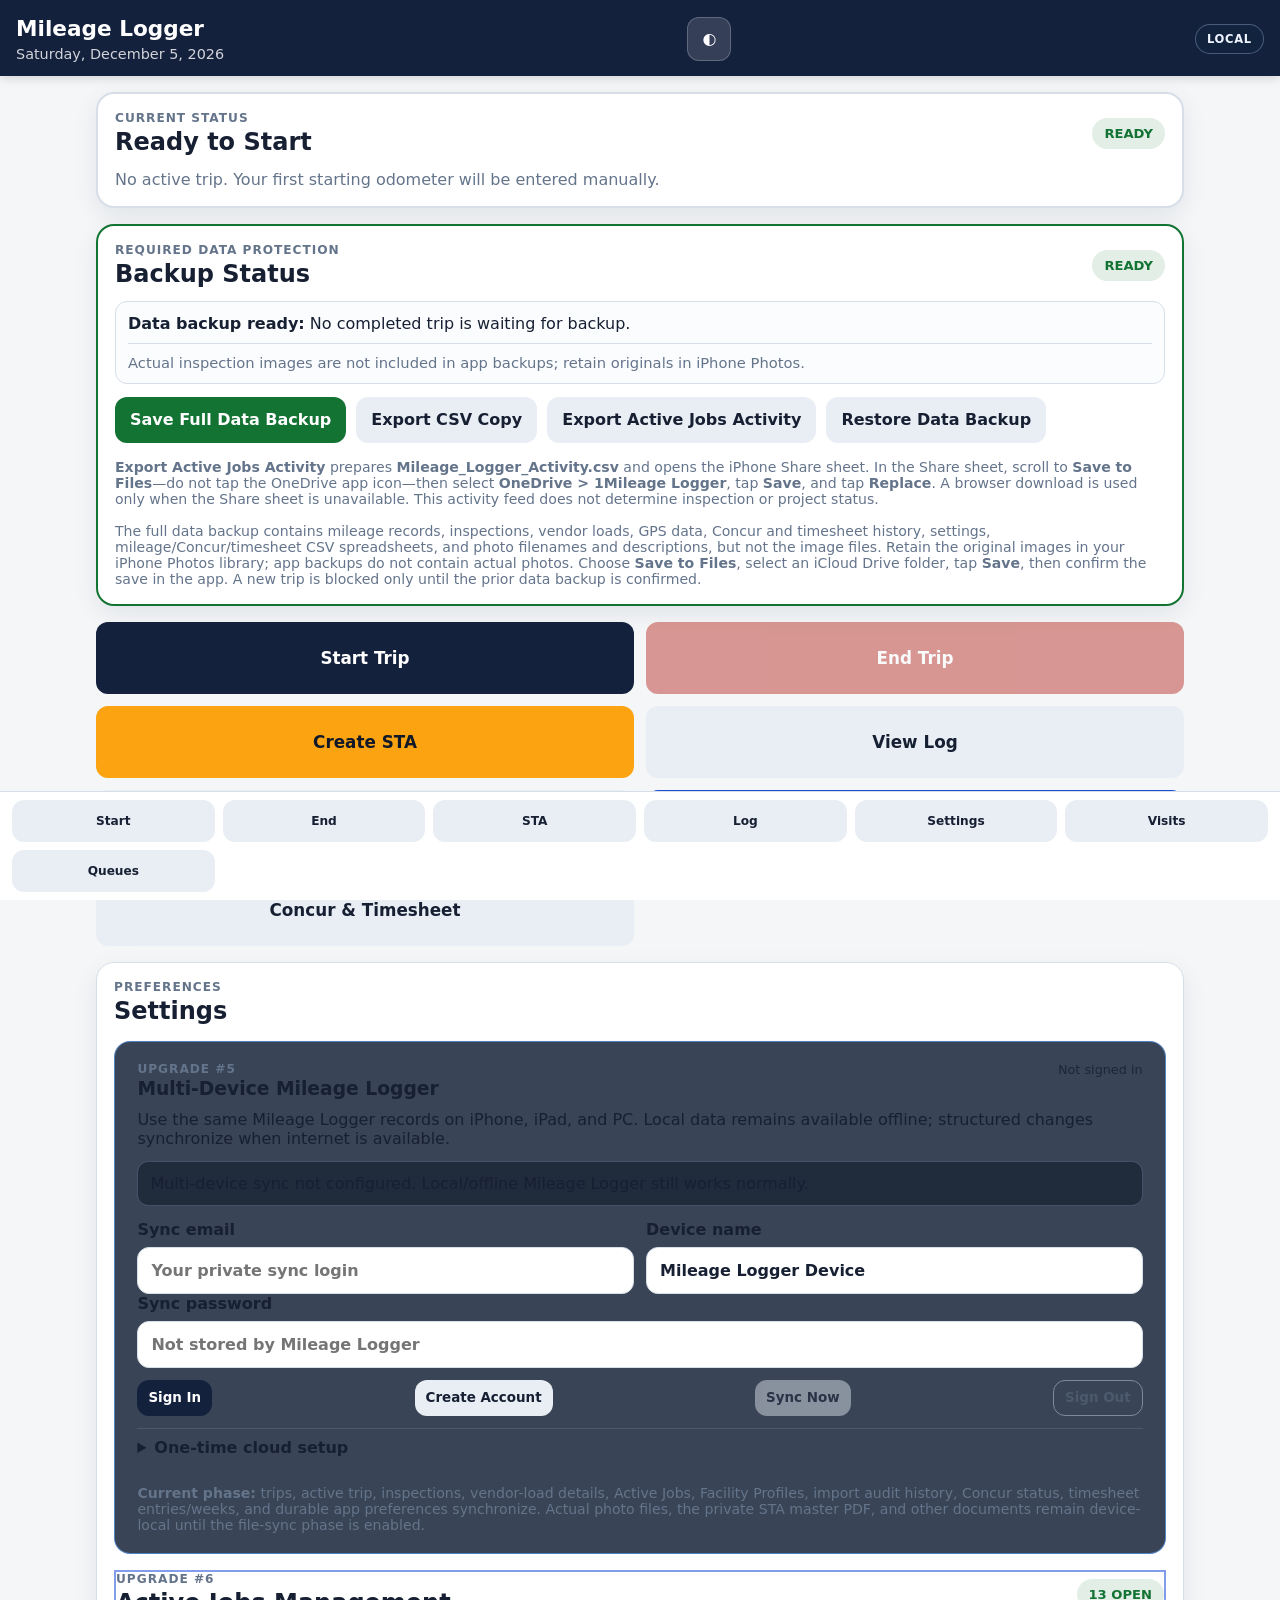
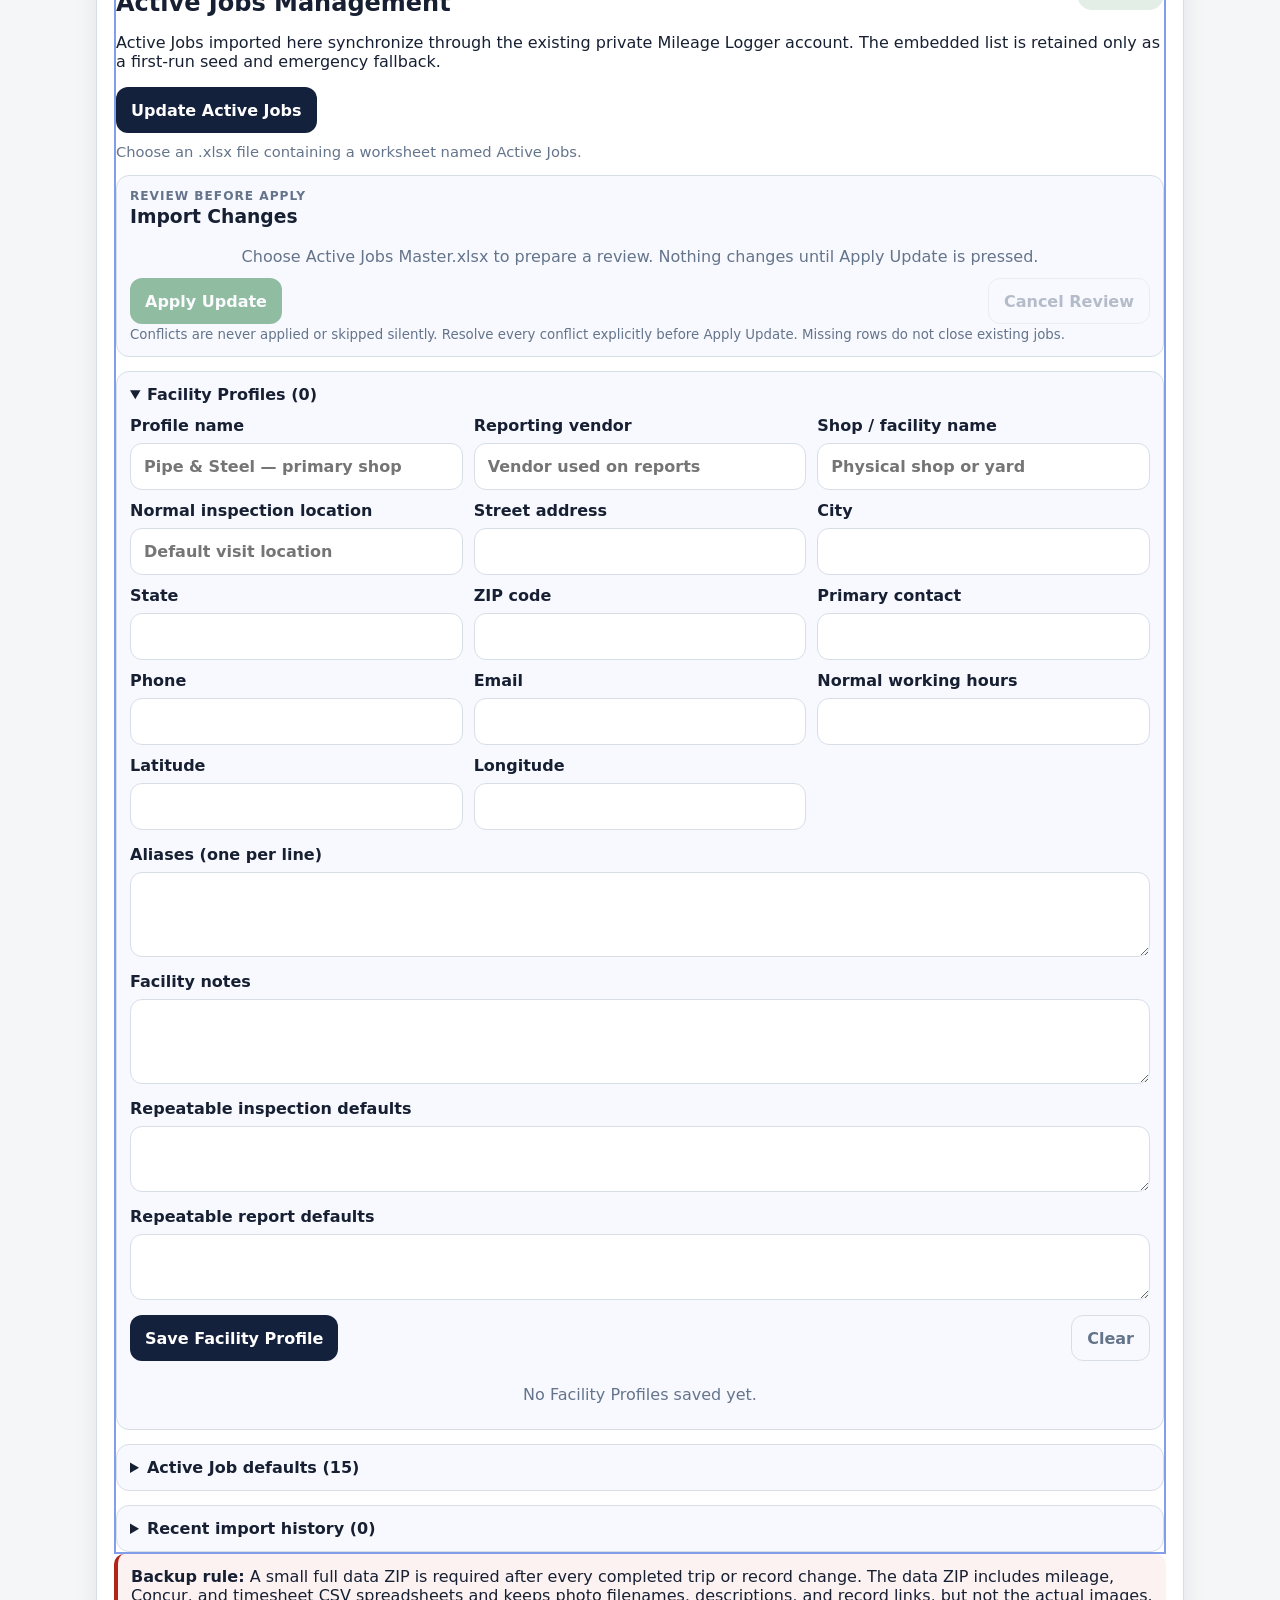
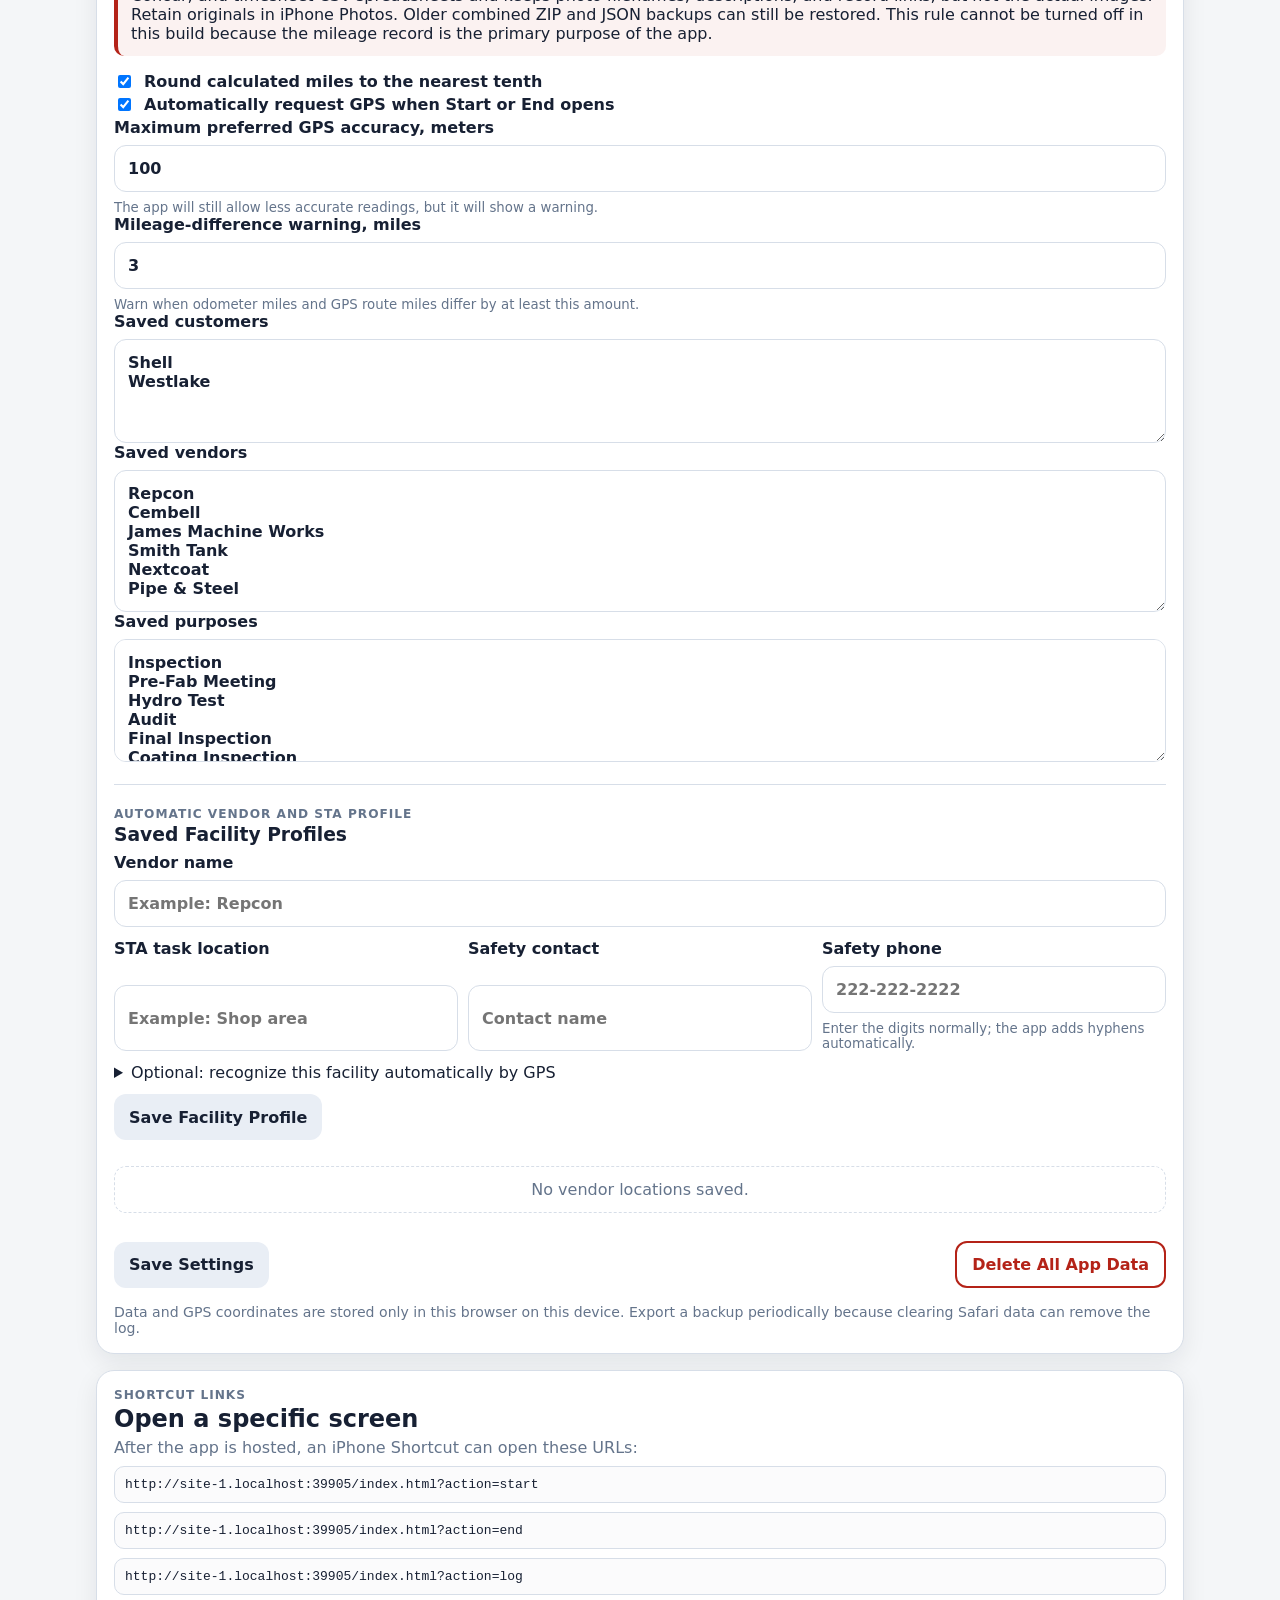
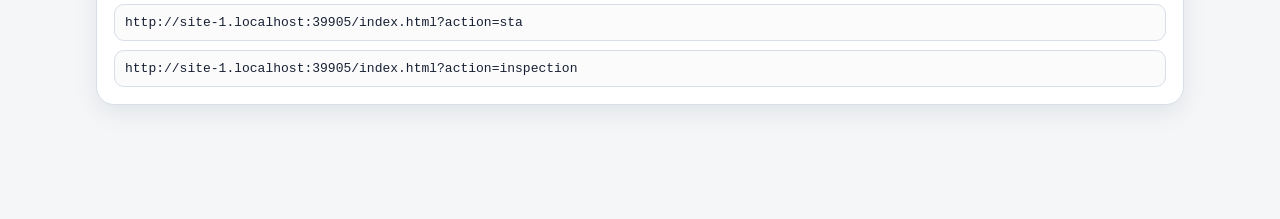
==== commit e6f892e8: "Preserve Active Job open status" ====
--- a/index.html
+++ b/index.html
@@ -568,7 +568,7 @@
   <script src="./vendor/fflate.min.js"></script>
   <script src="./media-store.js?v=visit-workspace-5"></script>
   <script src="./active-jobs-data.js?v=visit-workspace-5"></script>
-  <script src="./active-jobs-management.js?v=upgrade-6-1"></script>
+  <script src="./active-jobs-management.js?v=active-jobs-open-status-hotfix-1"></script>
   <script src="./workflow-data.js?v=workflow-upgrades-2"></script>
   <script src="./app.js?v=workflow-upgrades-2"></script>
   <script src="./inspections.js?v=workflow-upgrades-2"></script>
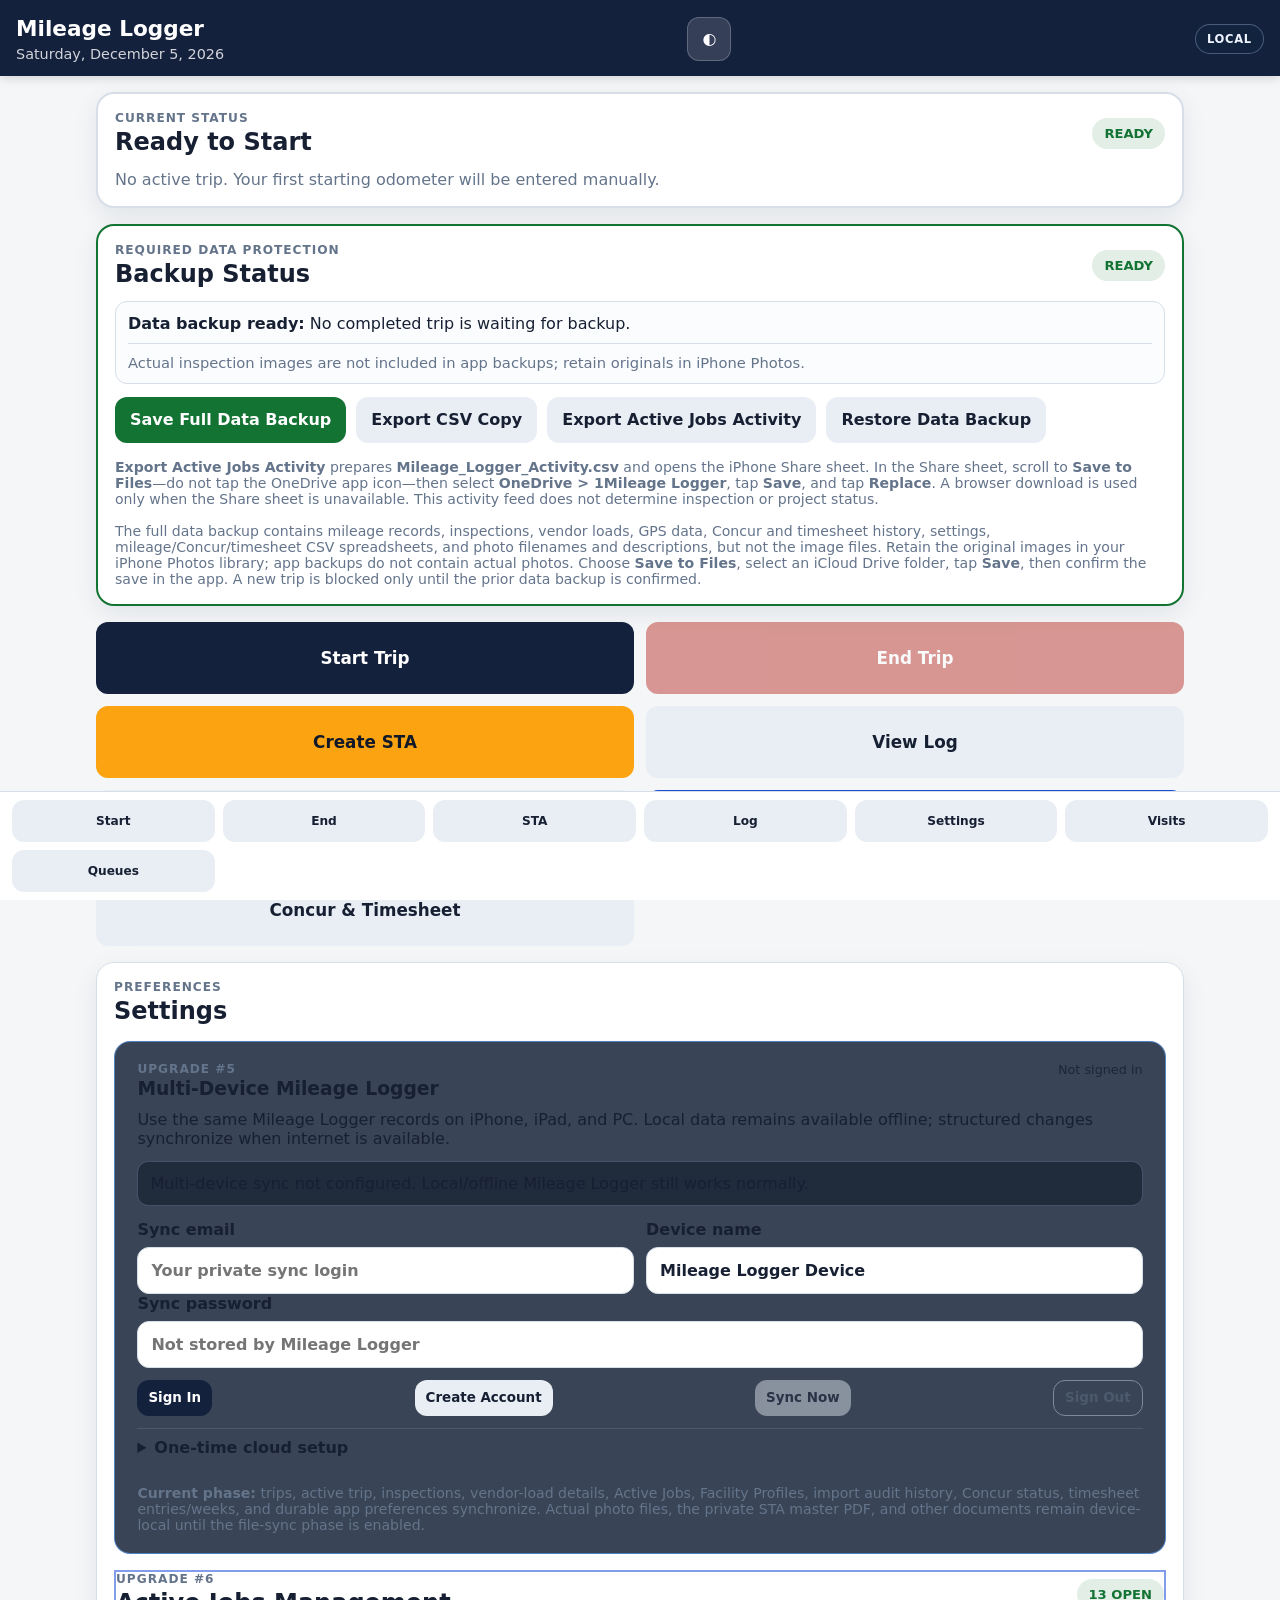
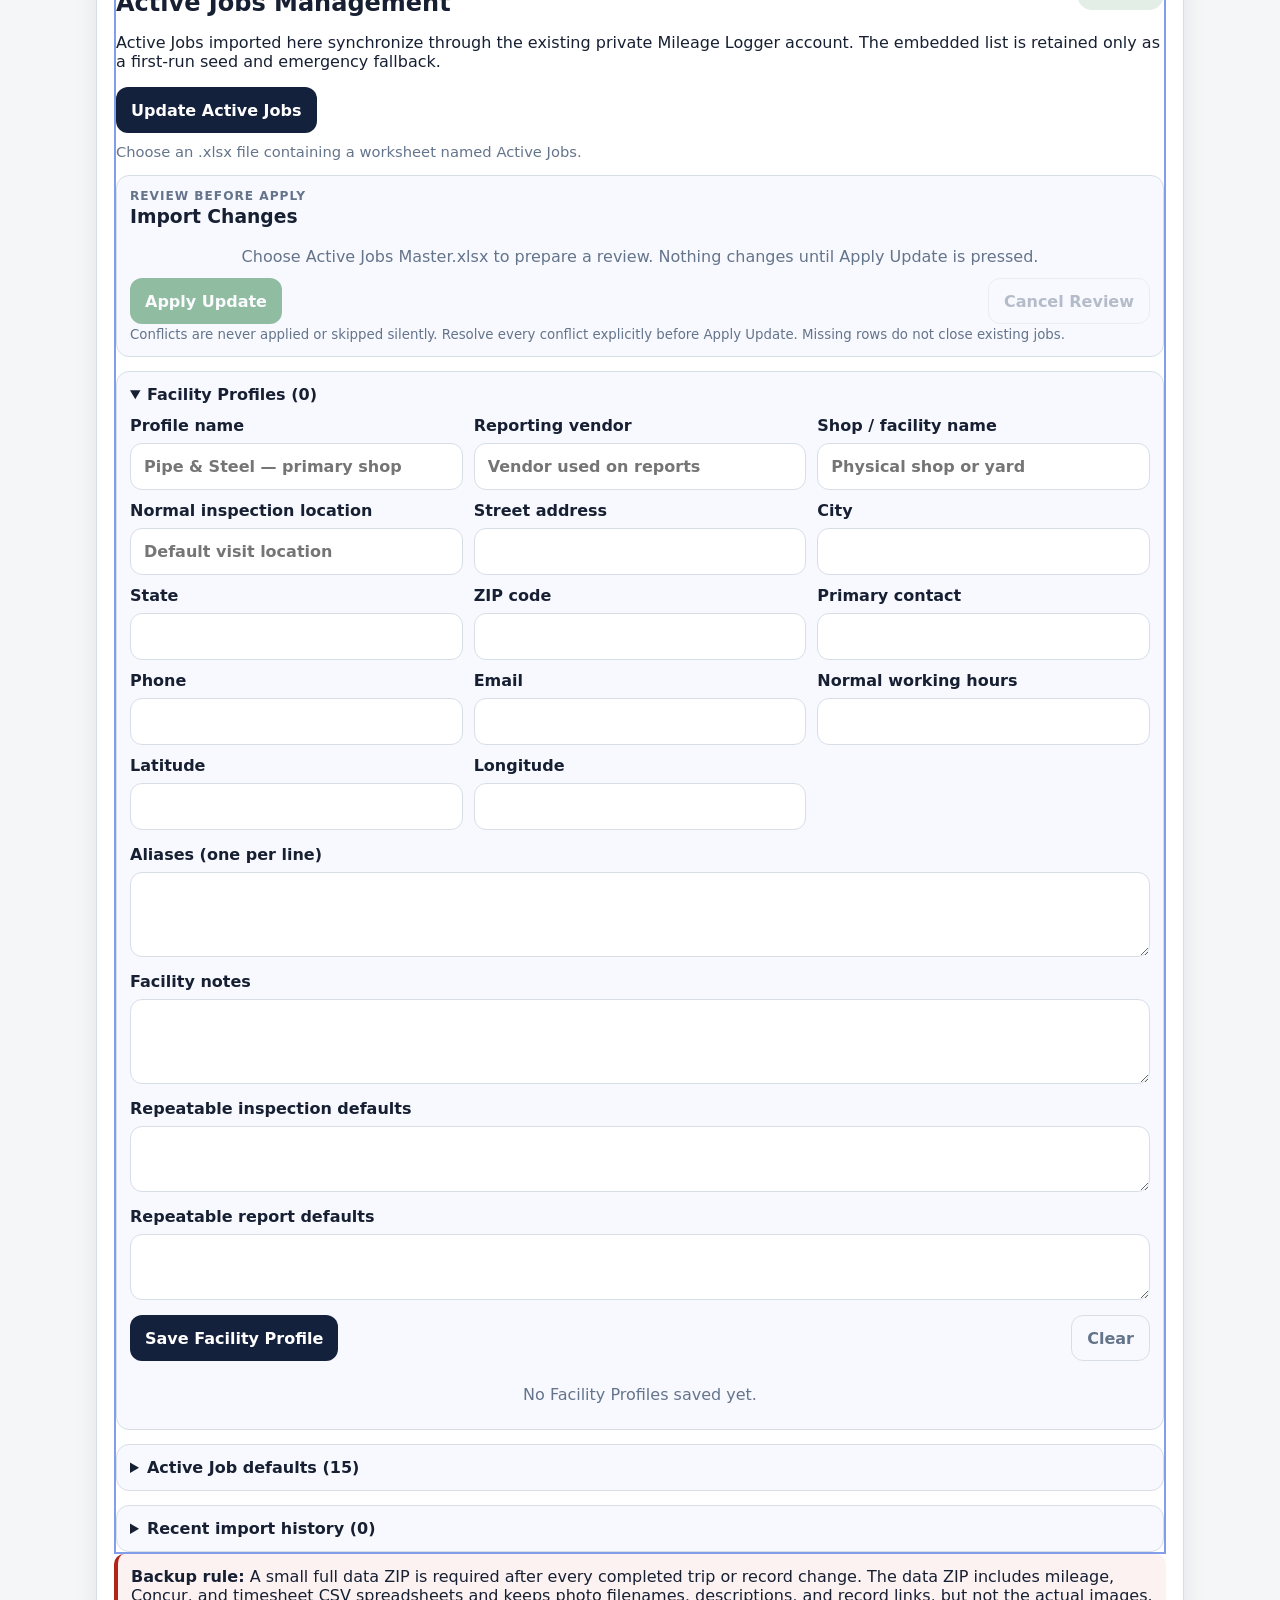
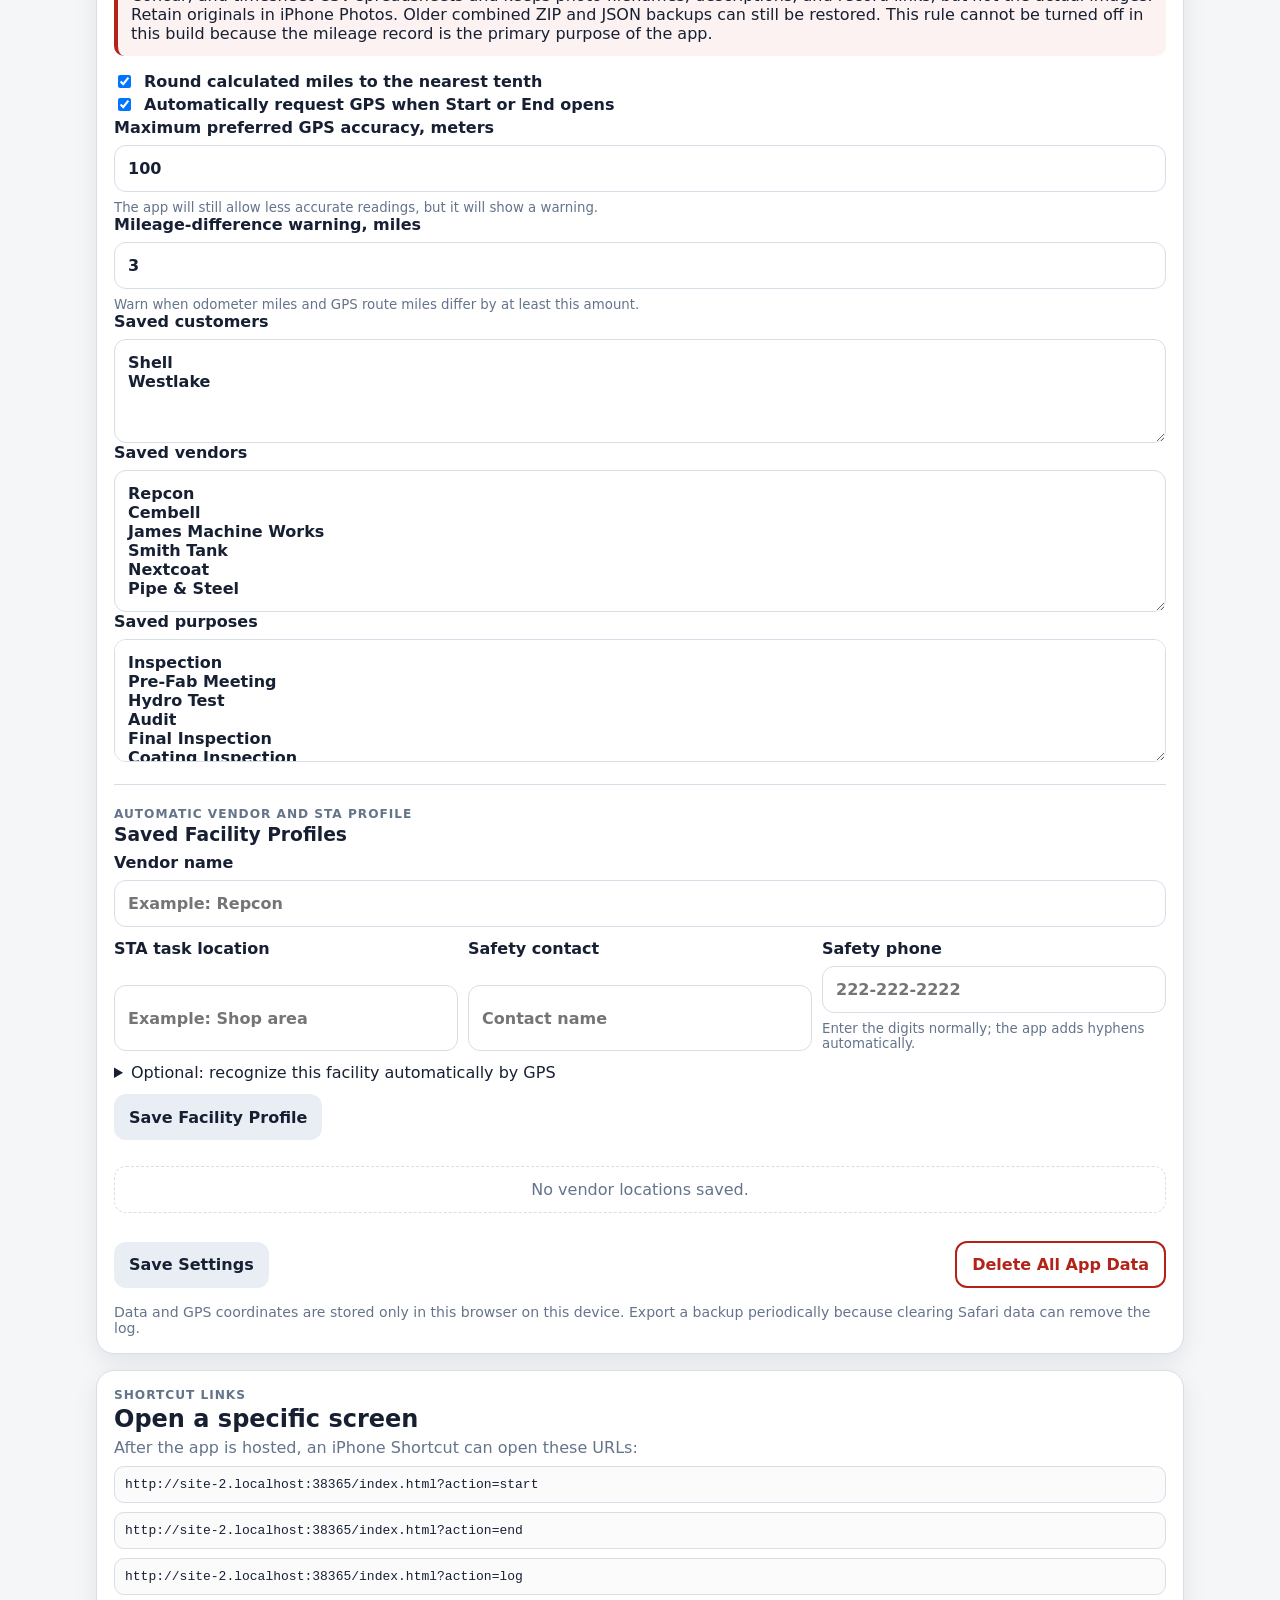
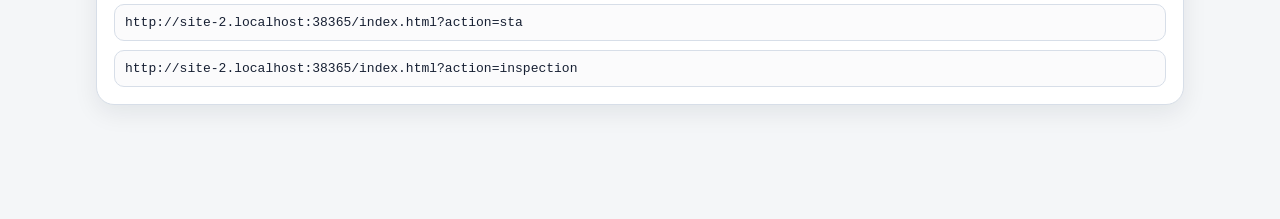
==== commit f6a2ddf0: "Add complete inspection photo reports and preview" ====
--- a/index.html
+++ b/index.html
@@ -571,7 +571,7 @@
   <script src="./active-jobs-management.js?v=active-jobs-open-status-hotfix-1"></script>
   <script src="./workflow-data.js?v=workflow-upgrades-2"></script>
   <script src="./app.js?v=workflow-upgrades-2"></script>
-  <script src="./inspections.js?v=workflow-upgrades-2"></script>
+  <script src="./inspections.js?v=inspection-word-preview-4"></script>
   <script src="./workflow-queues.js?v=workflow-upgrades-2"></script>
   <script src="./sync-engine.js?v=active-jobs-bootstrap-3"></script>
 </body>
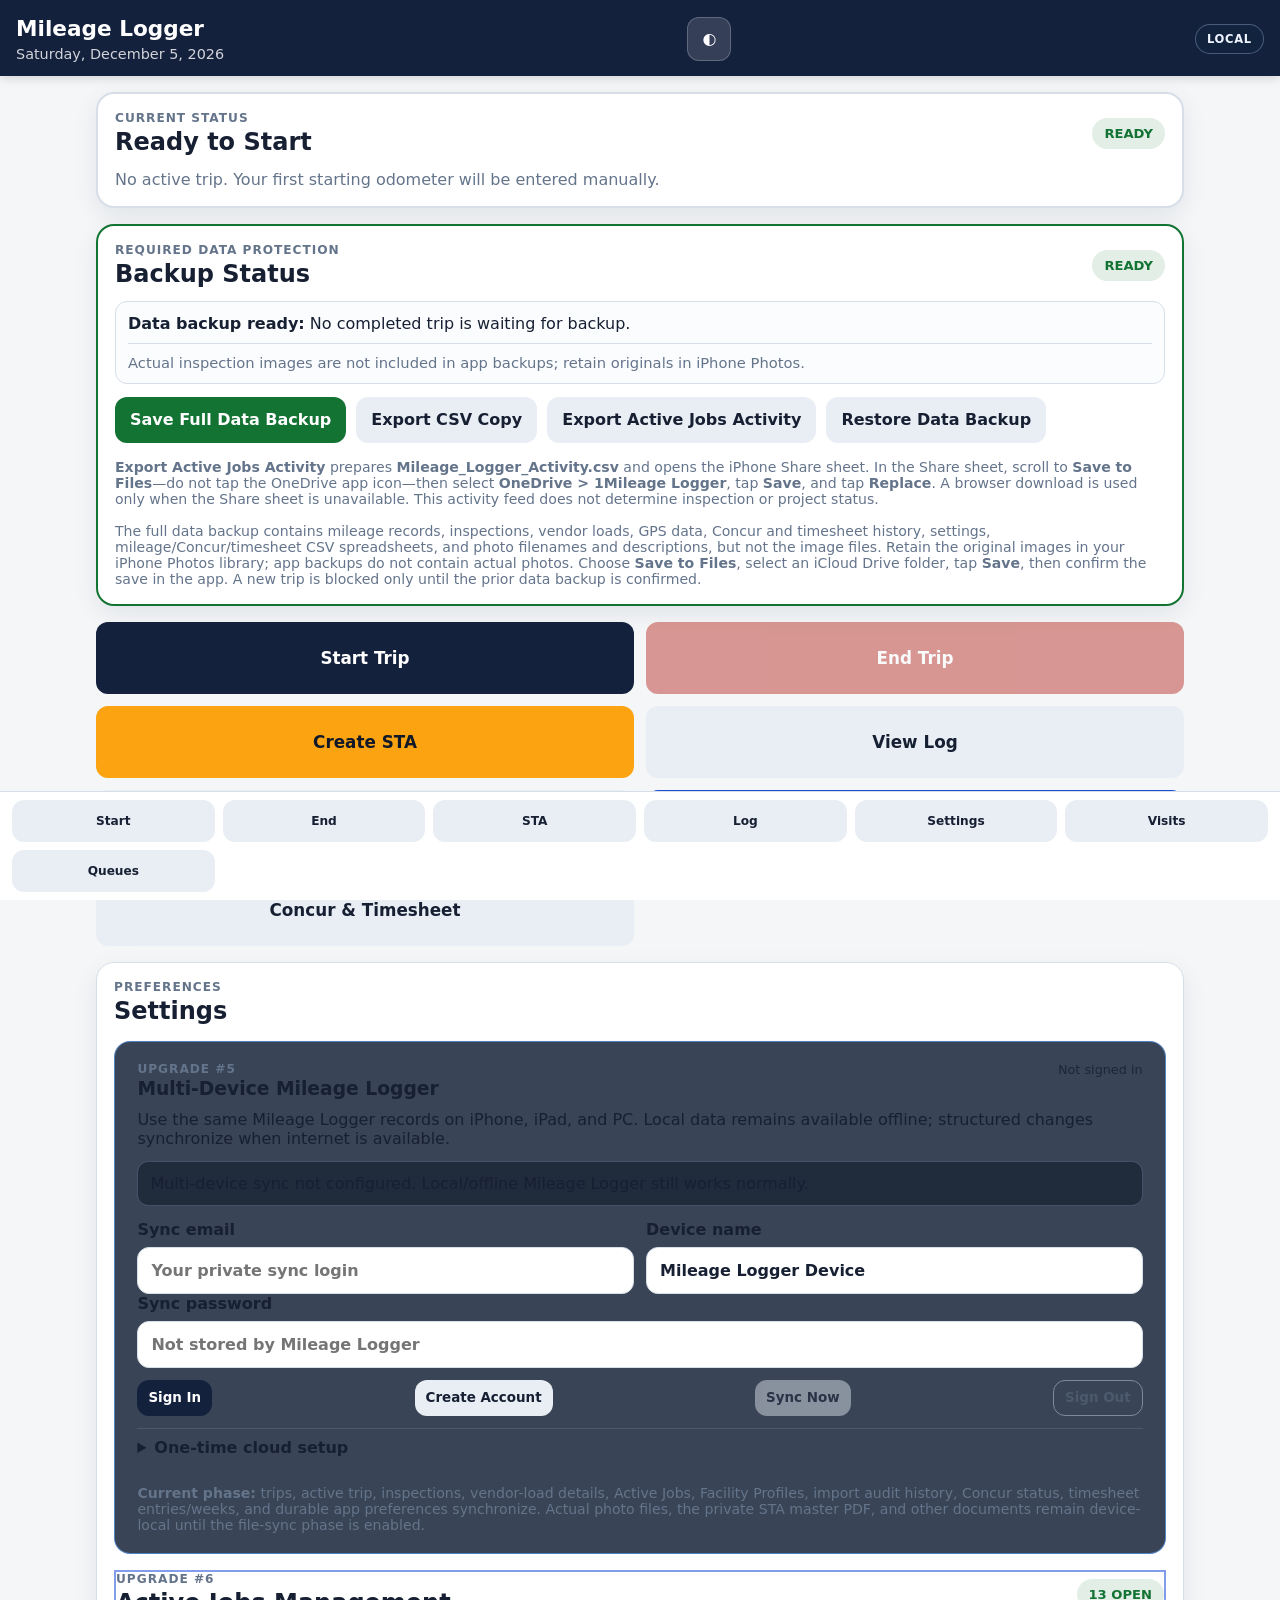
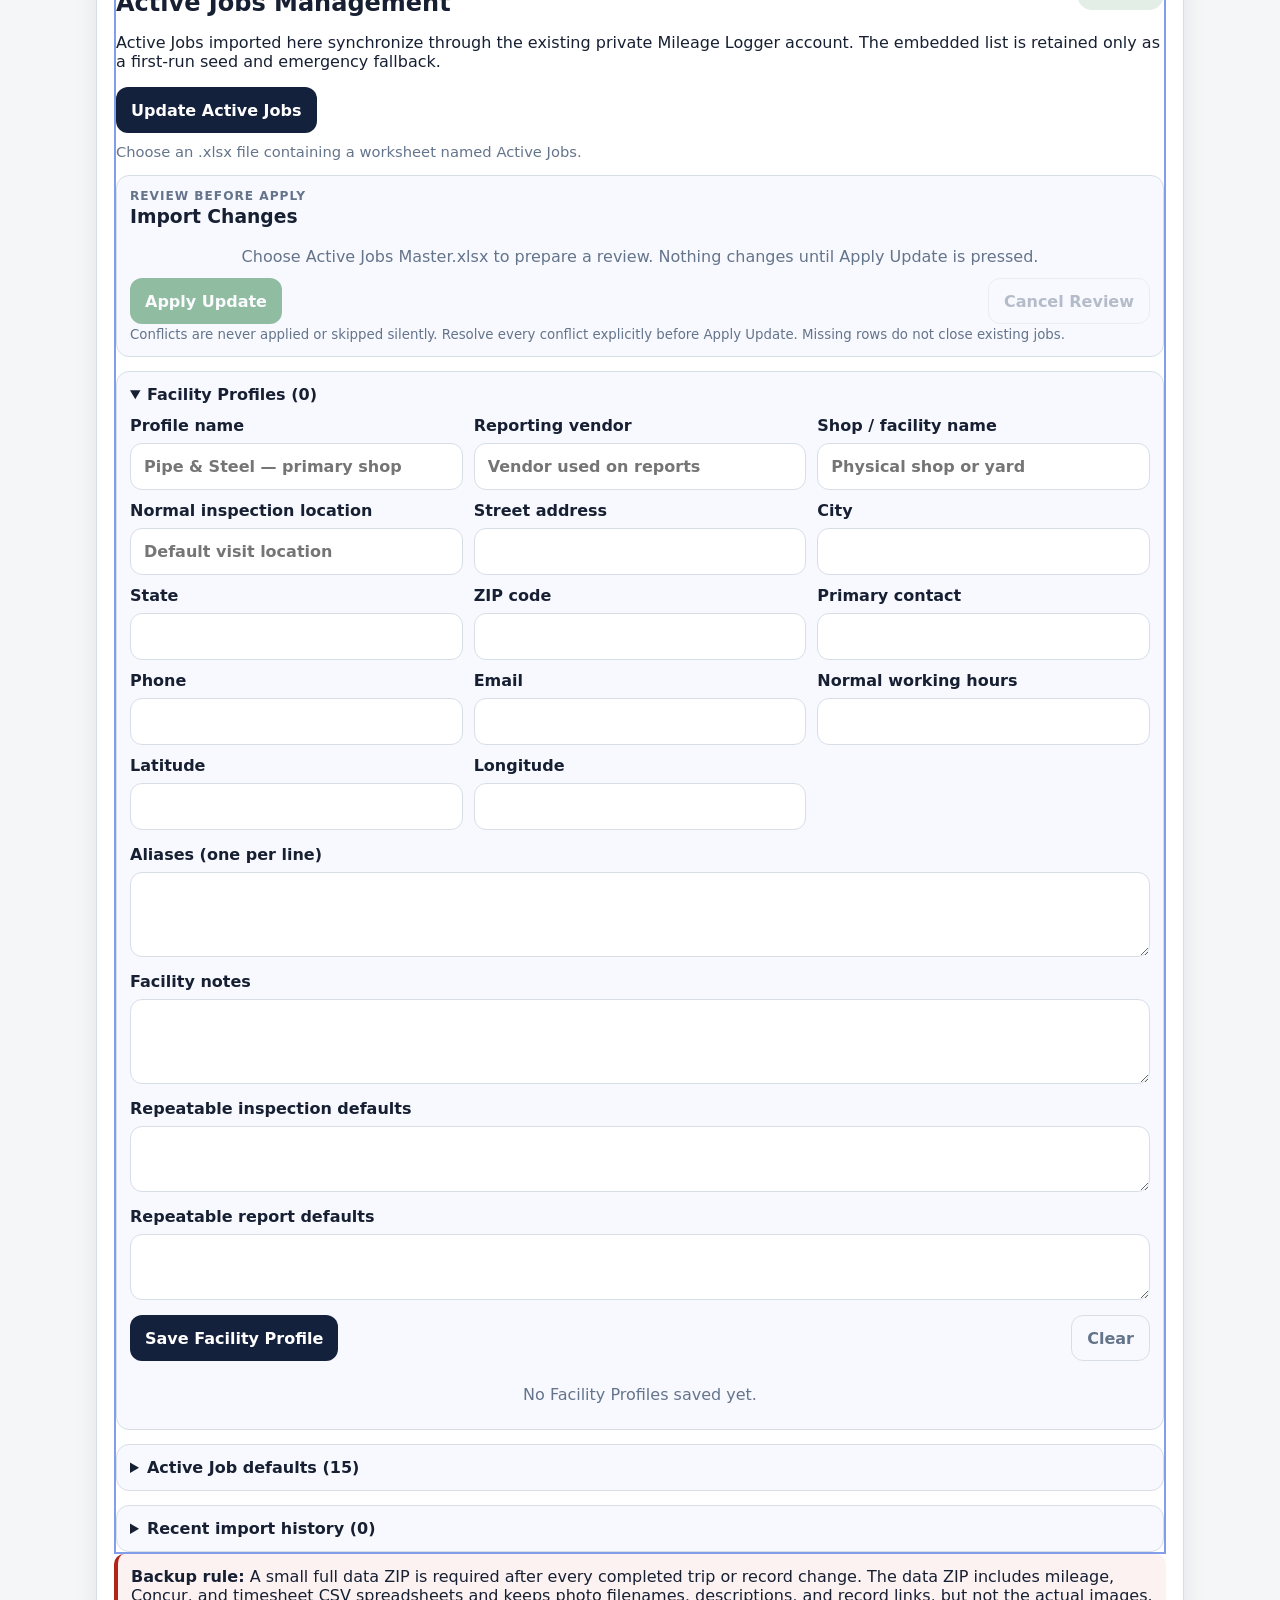
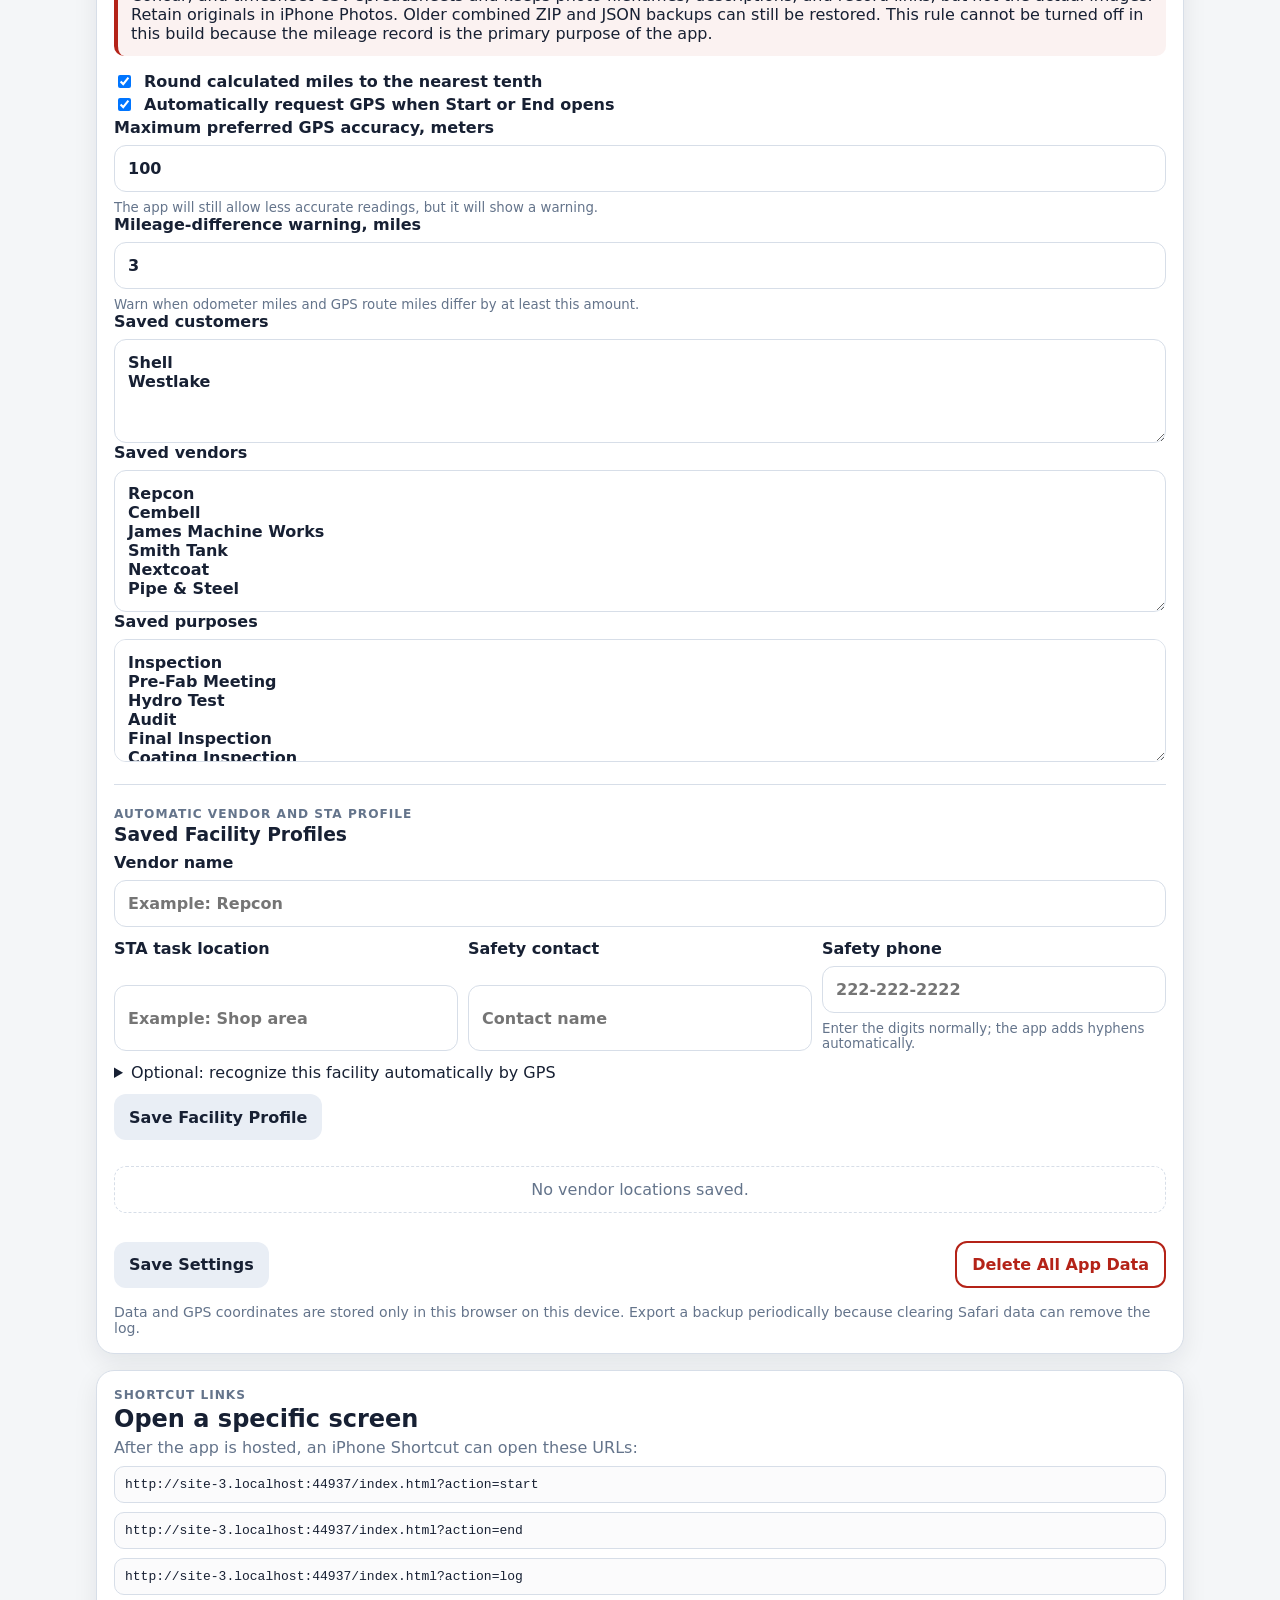
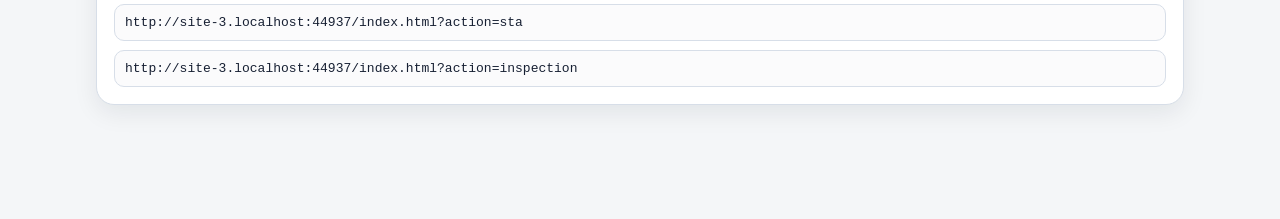
==== commit 0000e04d: "Fix inspection preview text encoding" ====
--- a/index.html
+++ b/index.html
@@ -571,7 +571,7 @@
   <script src="./active-jobs-management.js?v=active-jobs-open-status-hotfix-1"></script>
   <script src="./workflow-data.js?v=workflow-upgrades-2"></script>
   <script src="./app.js?v=workflow-upgrades-2"></script>
-  <script src="./inspections.js?v=inspection-word-preview-4"></script>
+  <script src="./inspections.js?v=inspection-word-preview-5"></script>
   <script src="./workflow-queues.js?v=workflow-upgrades-2"></script>
   <script src="./sync-engine.js?v=active-jobs-bootstrap-3"></script>
 </body>
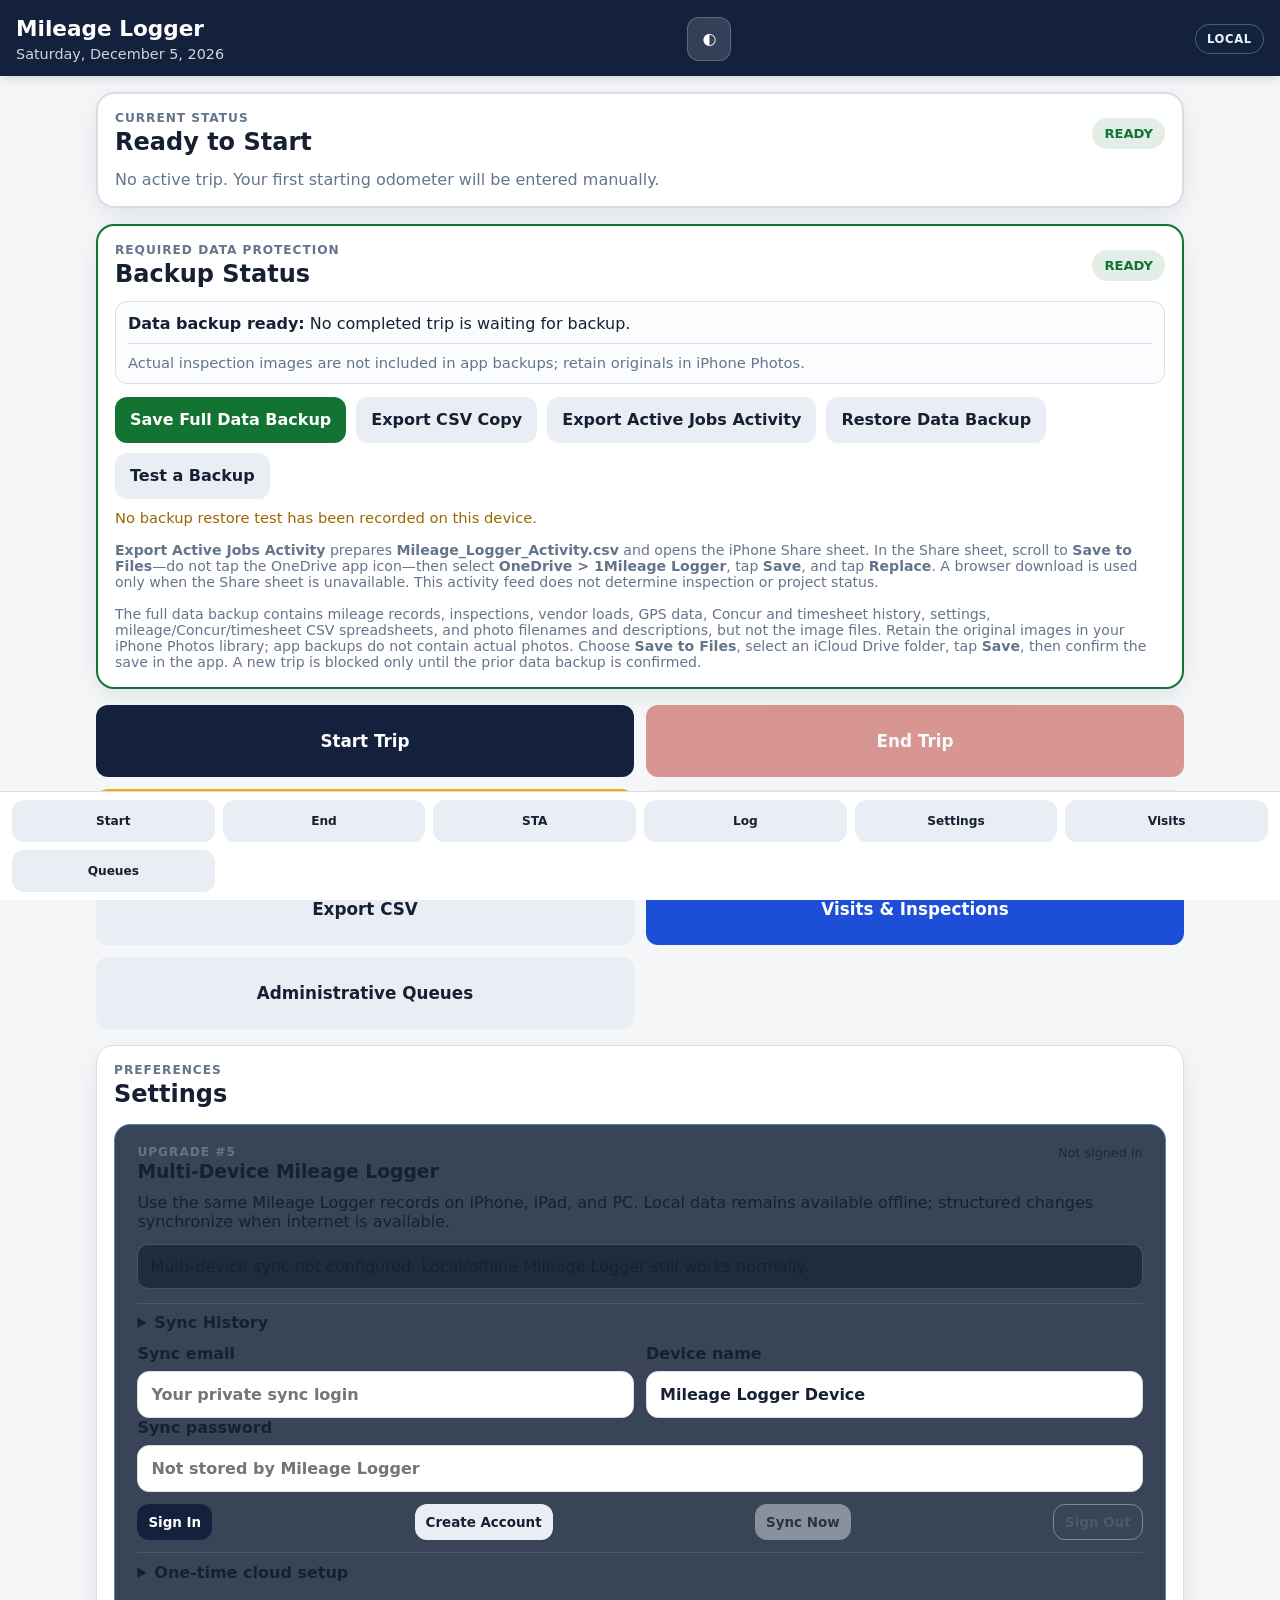
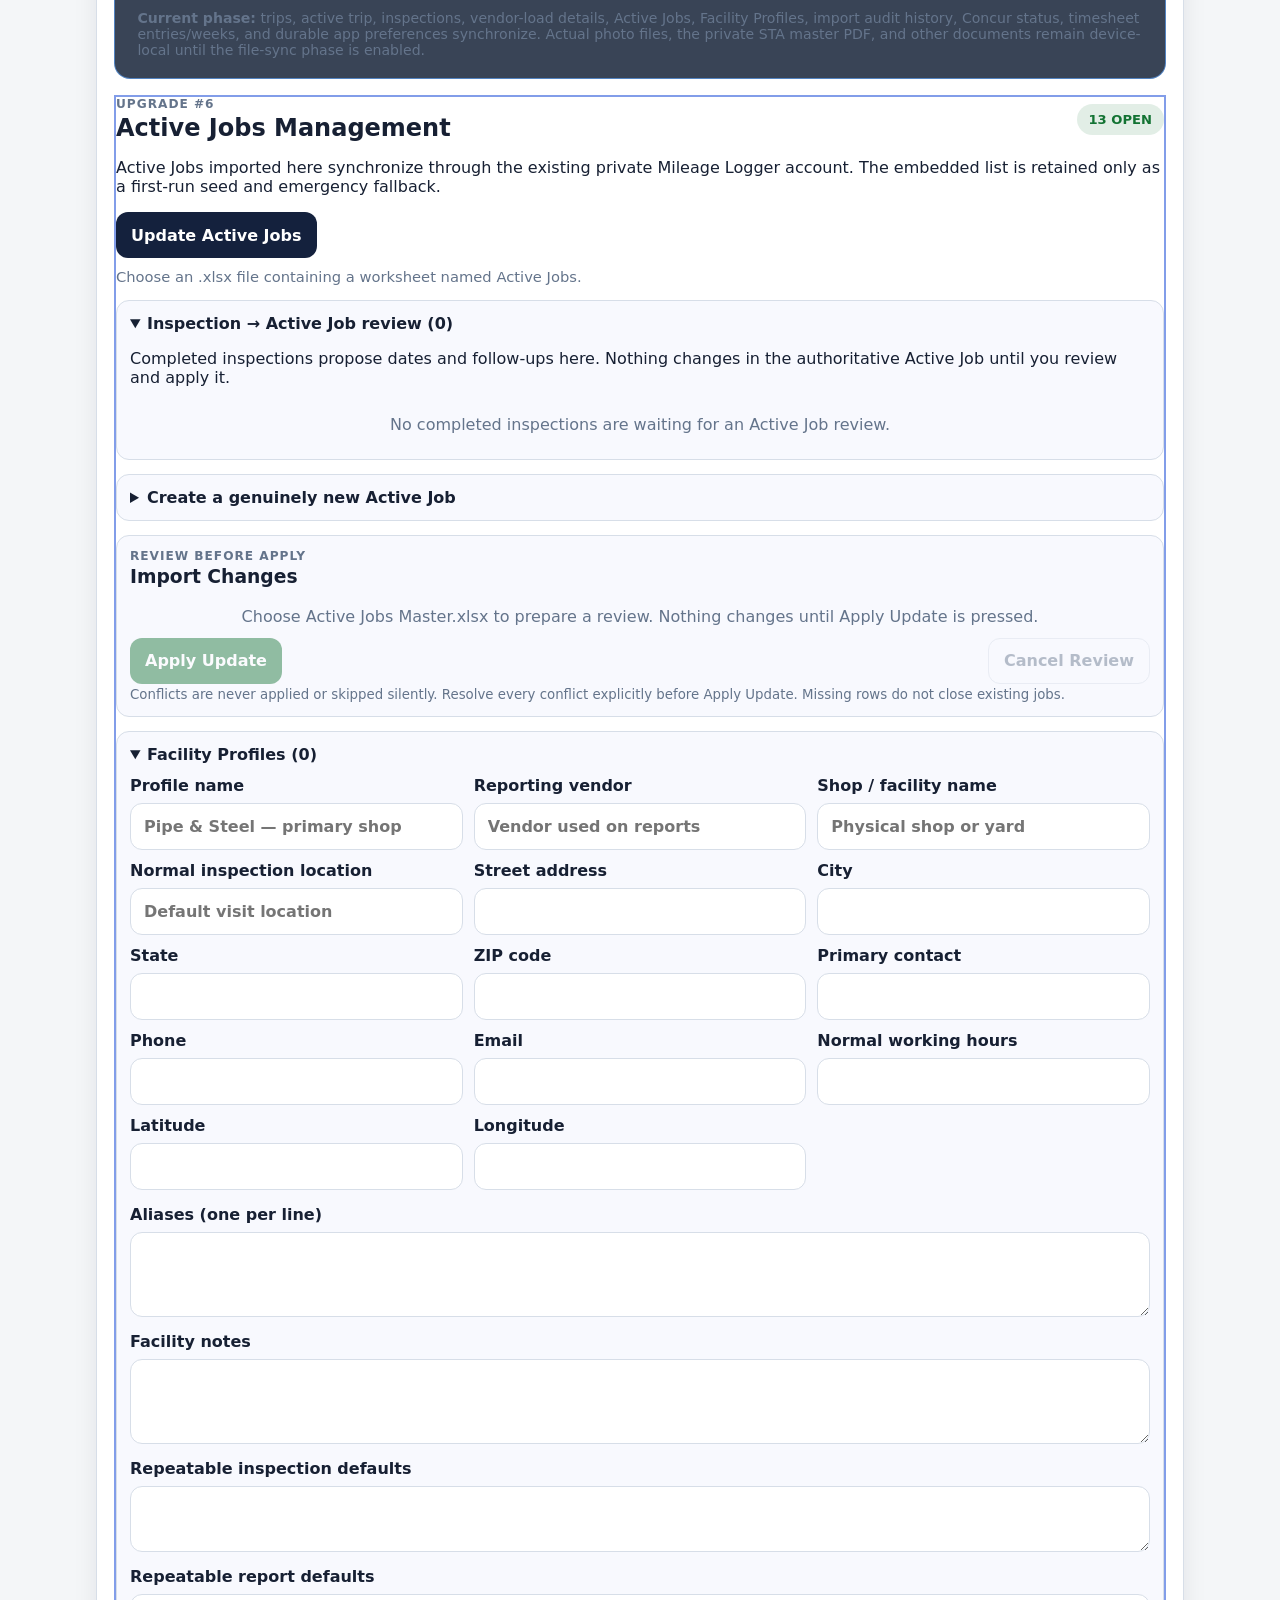
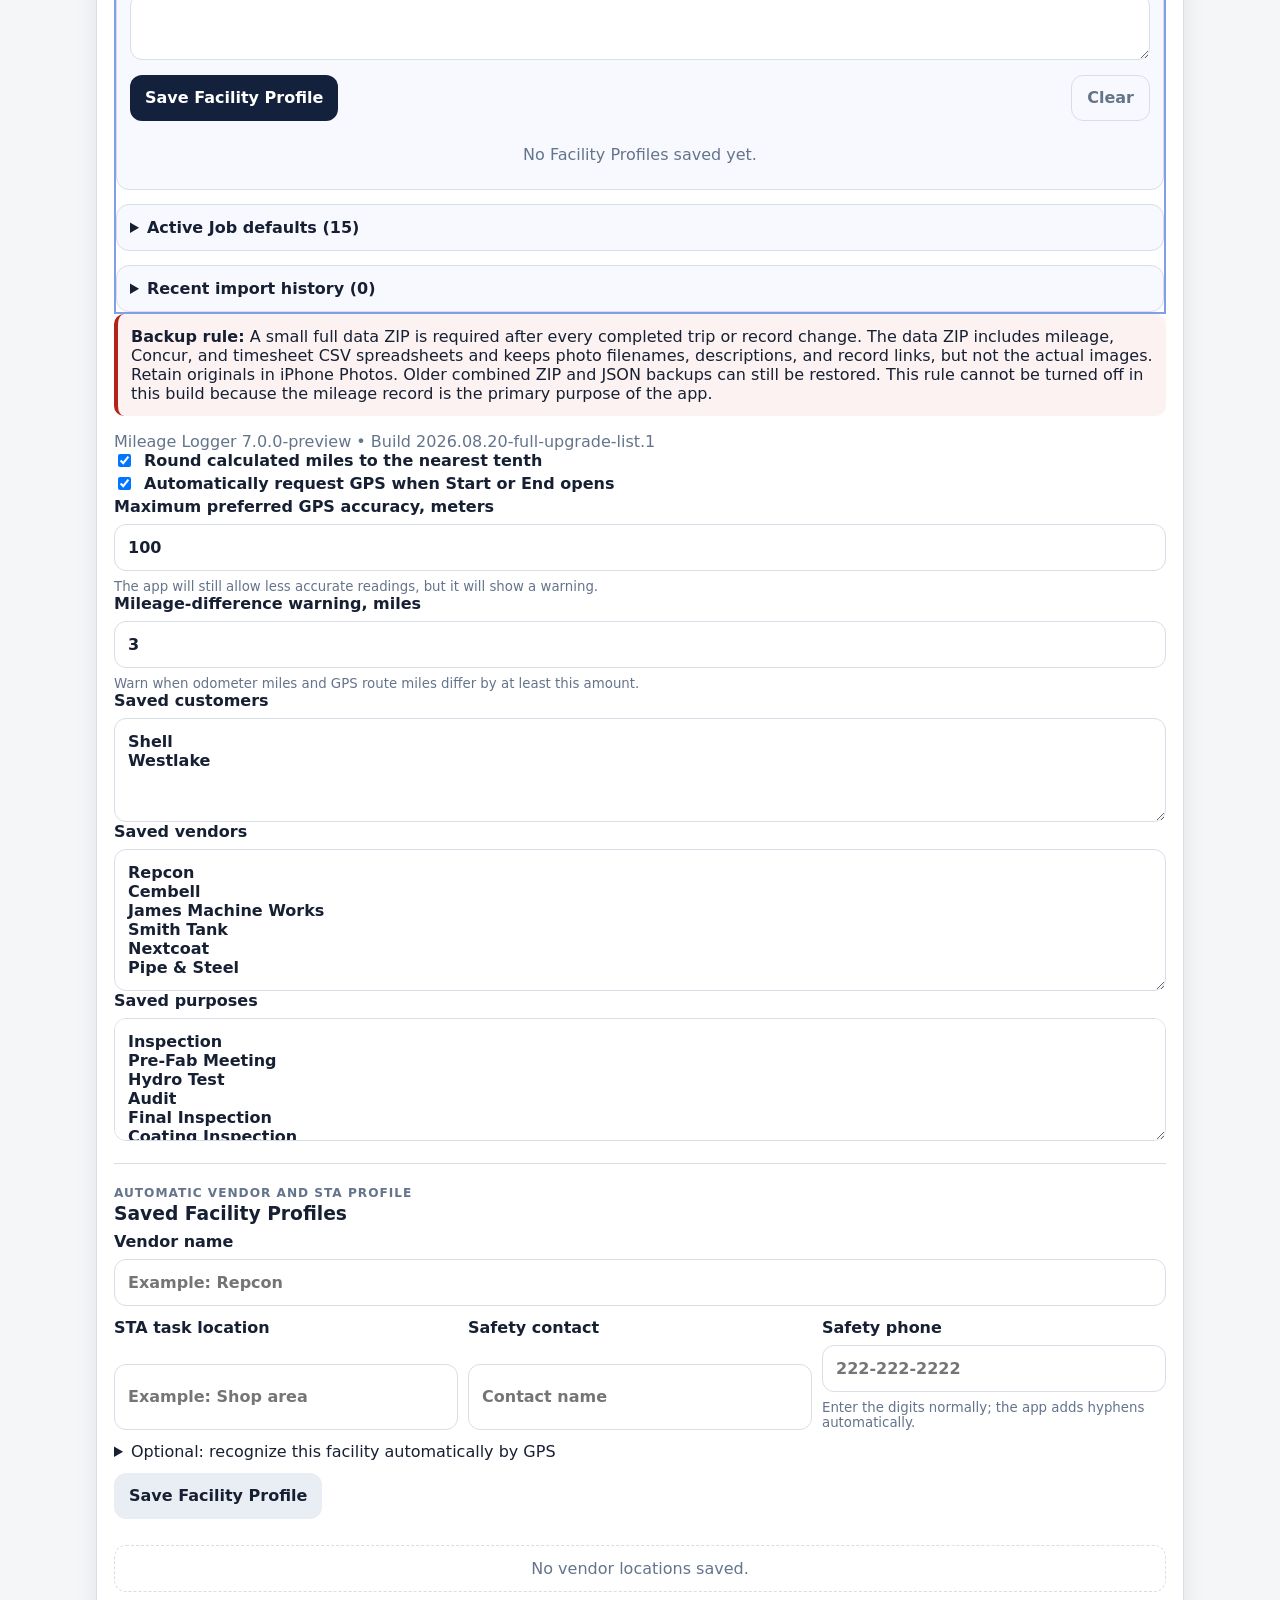
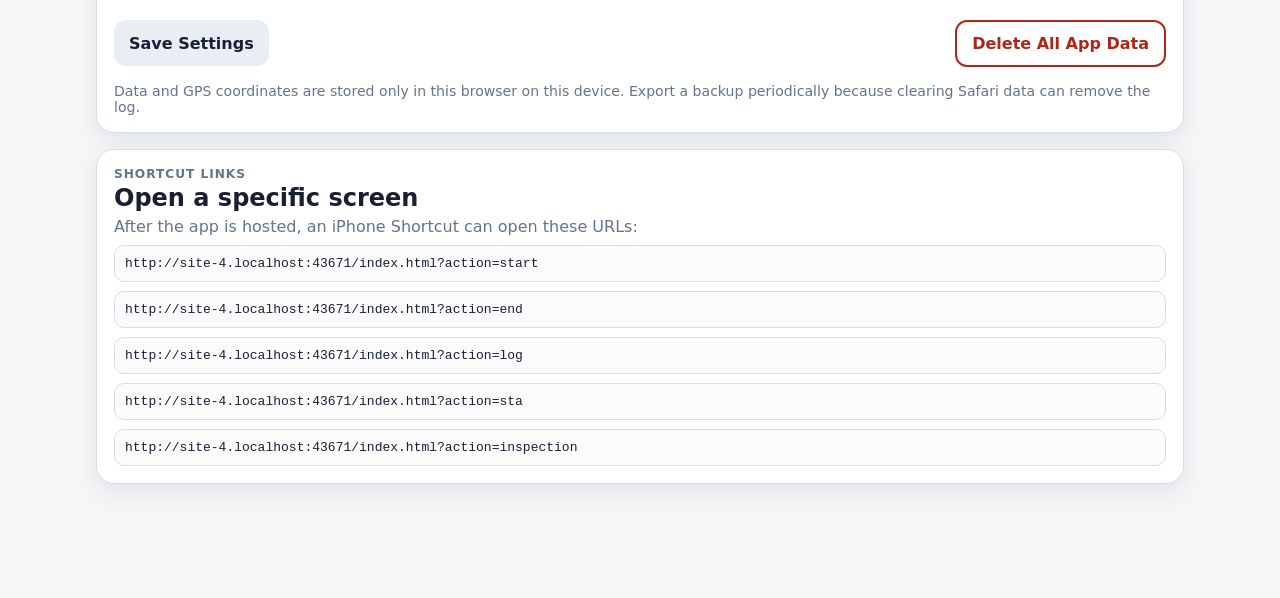
==== commit 50de8f61: "Implement full Mileage Logger upgrade list" ====
--- a/index.html
+++ b/index.html
@@ -11,7 +11,7 @@
   <title>Mileage Logger GPS</title>
   <link rel="manifest" href="./manifest.webmanifest">
   <link rel="apple-touch-icon" href="./icons/icon-192.png">
-  <link rel="stylesheet" href="./styles.css?v=workflow-upgrades-2">
+  <link rel="stylesheet" href="./styles.css?v=full-upgrade-list-1">
   <link rel="stylesheet" href="./multi-device.css?v=multi-device-1">
 </head>
 <body>
@@ -60,7 +60,10 @@
         <button id="backupCsvBtn" class="button button-secondary" type="button">Export CSV Copy</button>
         <button id="activeJobsCsvBtn" class="button button-secondary" type="button">Export Active Jobs Activity</button>
         <button id="restoreBackupBtn" class="button button-secondary" type="button">Restore Data Backup</button>
-      </div>
+        <button id="testRestoreBackupBtn" class="button button-secondary" type="button">Test a Backup</button>
+      </div>
+      <input id="testRestoreBackupInput" class="hidden" type="file" accept="application/json,.json,application/zip,.zip">
+      <p id="restoreTestStatus" class="gps-status warn">No backup restore test has been recorded on this device.</p>
 
       <p class="privacy-note compact-note">
         <strong>Export Active Jobs Activity</strong> prepares <strong>Mileage_Logger_Activity.csv</strong> and opens the iPhone Share sheet.
@@ -437,6 +440,8 @@
         This rule cannot be turned off in this build because the mileage record is the primary purpose of the app.
       </div>
 
+      <p id="appVersionInfo" class="muted">Mileage Logger version loading…</p>
+
       <label class="checkbox-row">
         <input id="roundMiles" type="checkbox">
         <span>Round calculated miles to the nearest tenth</span>
@@ -568,12 +573,12 @@
   <script src="./vendor/fflate.min.js"></script>
   <script src="./media-store.js?v=visit-workspace-5"></script>
   <script src="./active-jobs-data.js?v=visit-workspace-5"></script>
-  <script src="./active-jobs-management.js?v=active-jobs-open-status-hotfix-1"></script>
-  <script src="./workflow-data.js?v=workflow-upgrades-2"></script>
-  <script src="./app.js?v=workflow-upgrades-2"></script>
-  <script src="./inspections.js?v=inspection-word-preview-5"></script>
-  <script src="./workflow-queues.js?v=workflow-upgrades-2"></script>
-  <script src="./sync-engine.js?v=active-jobs-bootstrap-3"></script>
+  <script src="./active-jobs-management.js?v=full-upgrade-list-1"></script>
+  <script src="./workflow-data.js?v=full-upgrade-list-1"></script>
+  <script src="./app.js?v=full-upgrade-list-1"></script>
+  <script src="./inspections.js?v=full-upgrade-list-1"></script>
+  <script src="./workflow-queues.js?v=full-upgrade-list-1"></script>
+  <script src="./sync-engine.js?v=full-upgrade-list-1"></script>
 </body>
 </html>
 
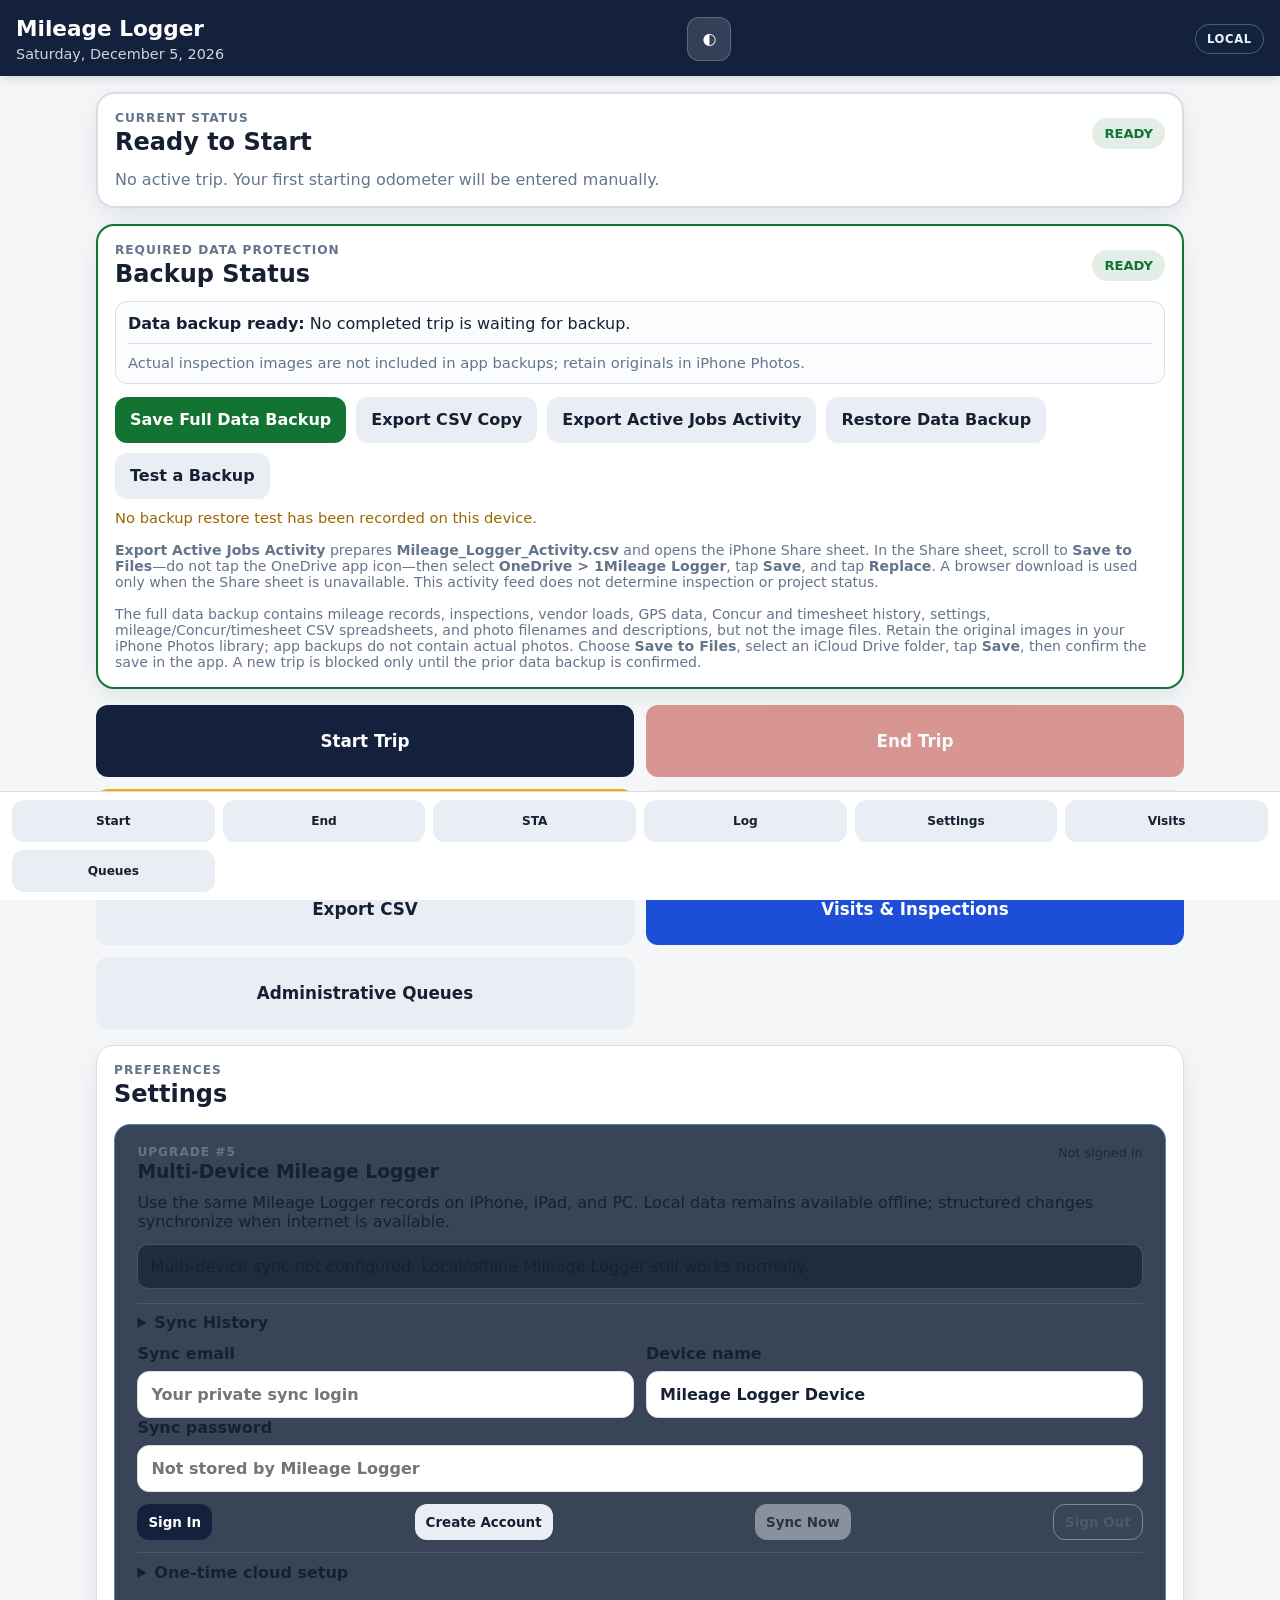
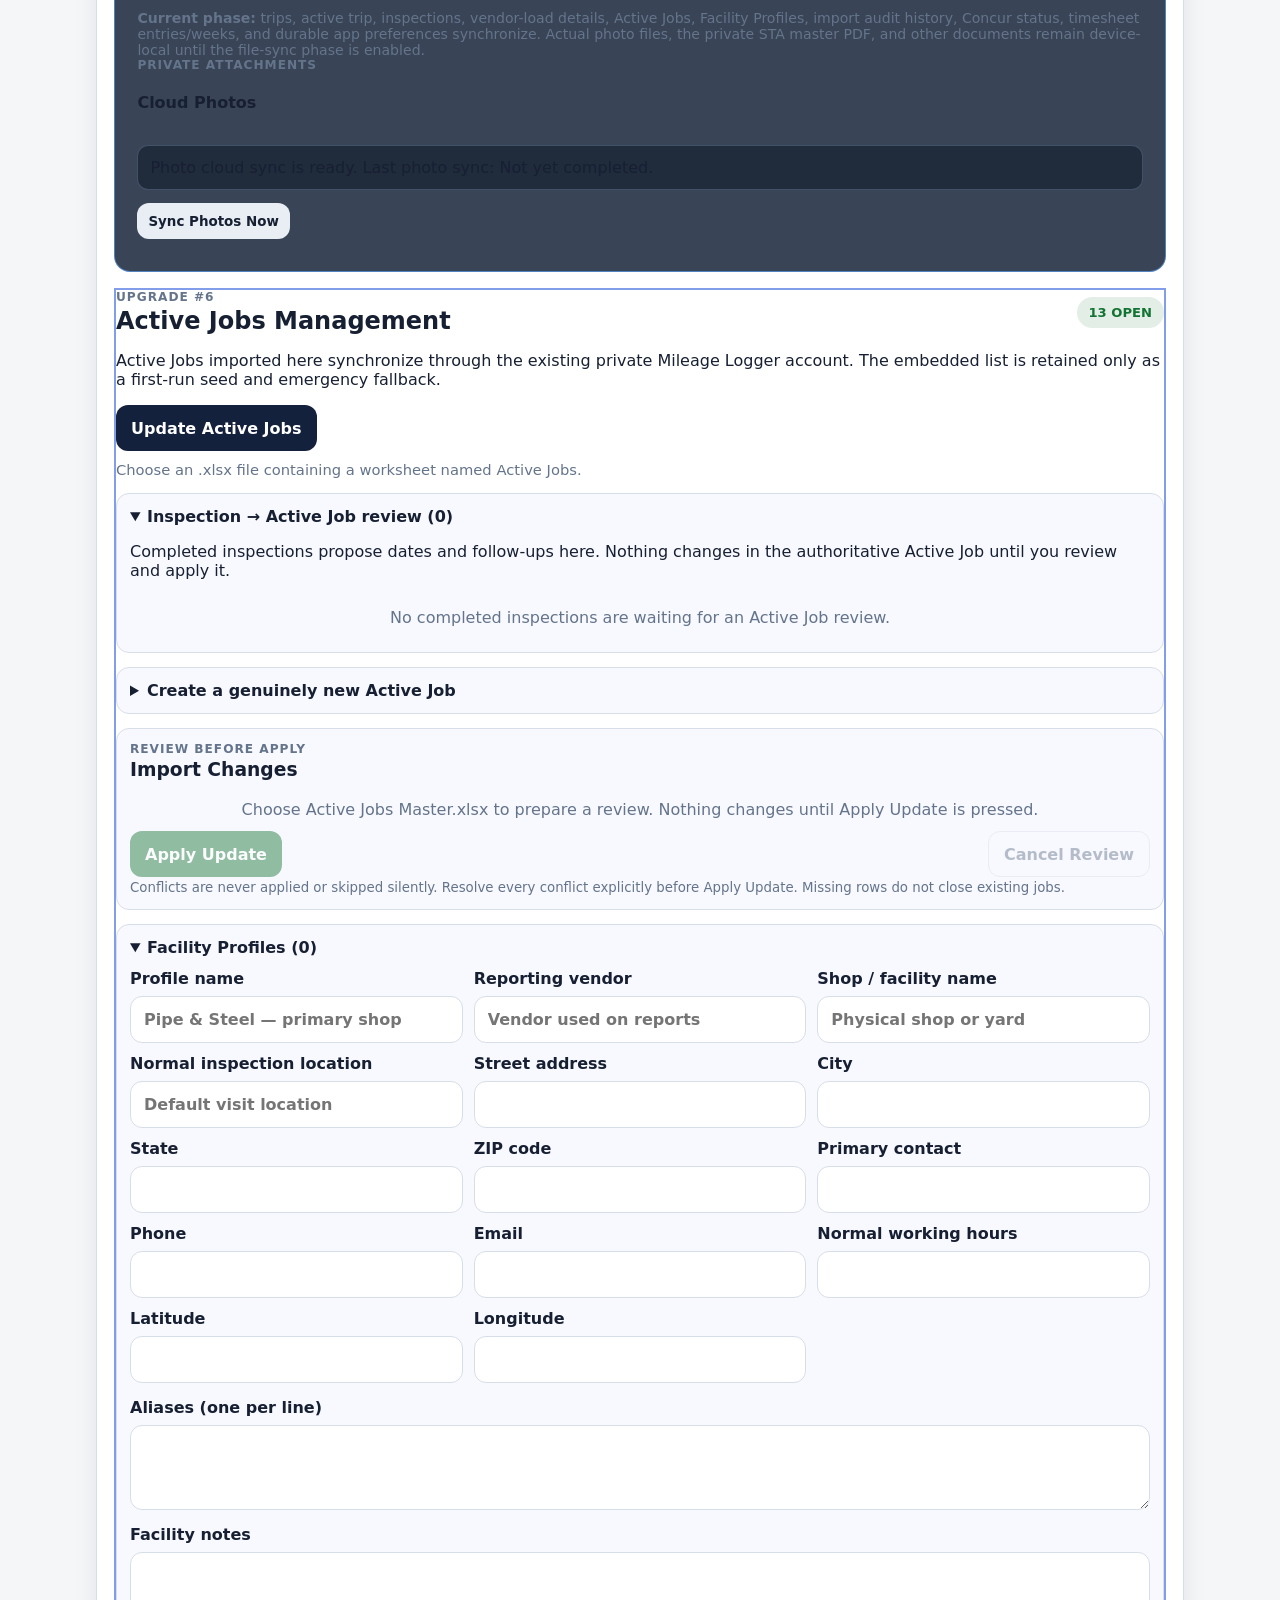
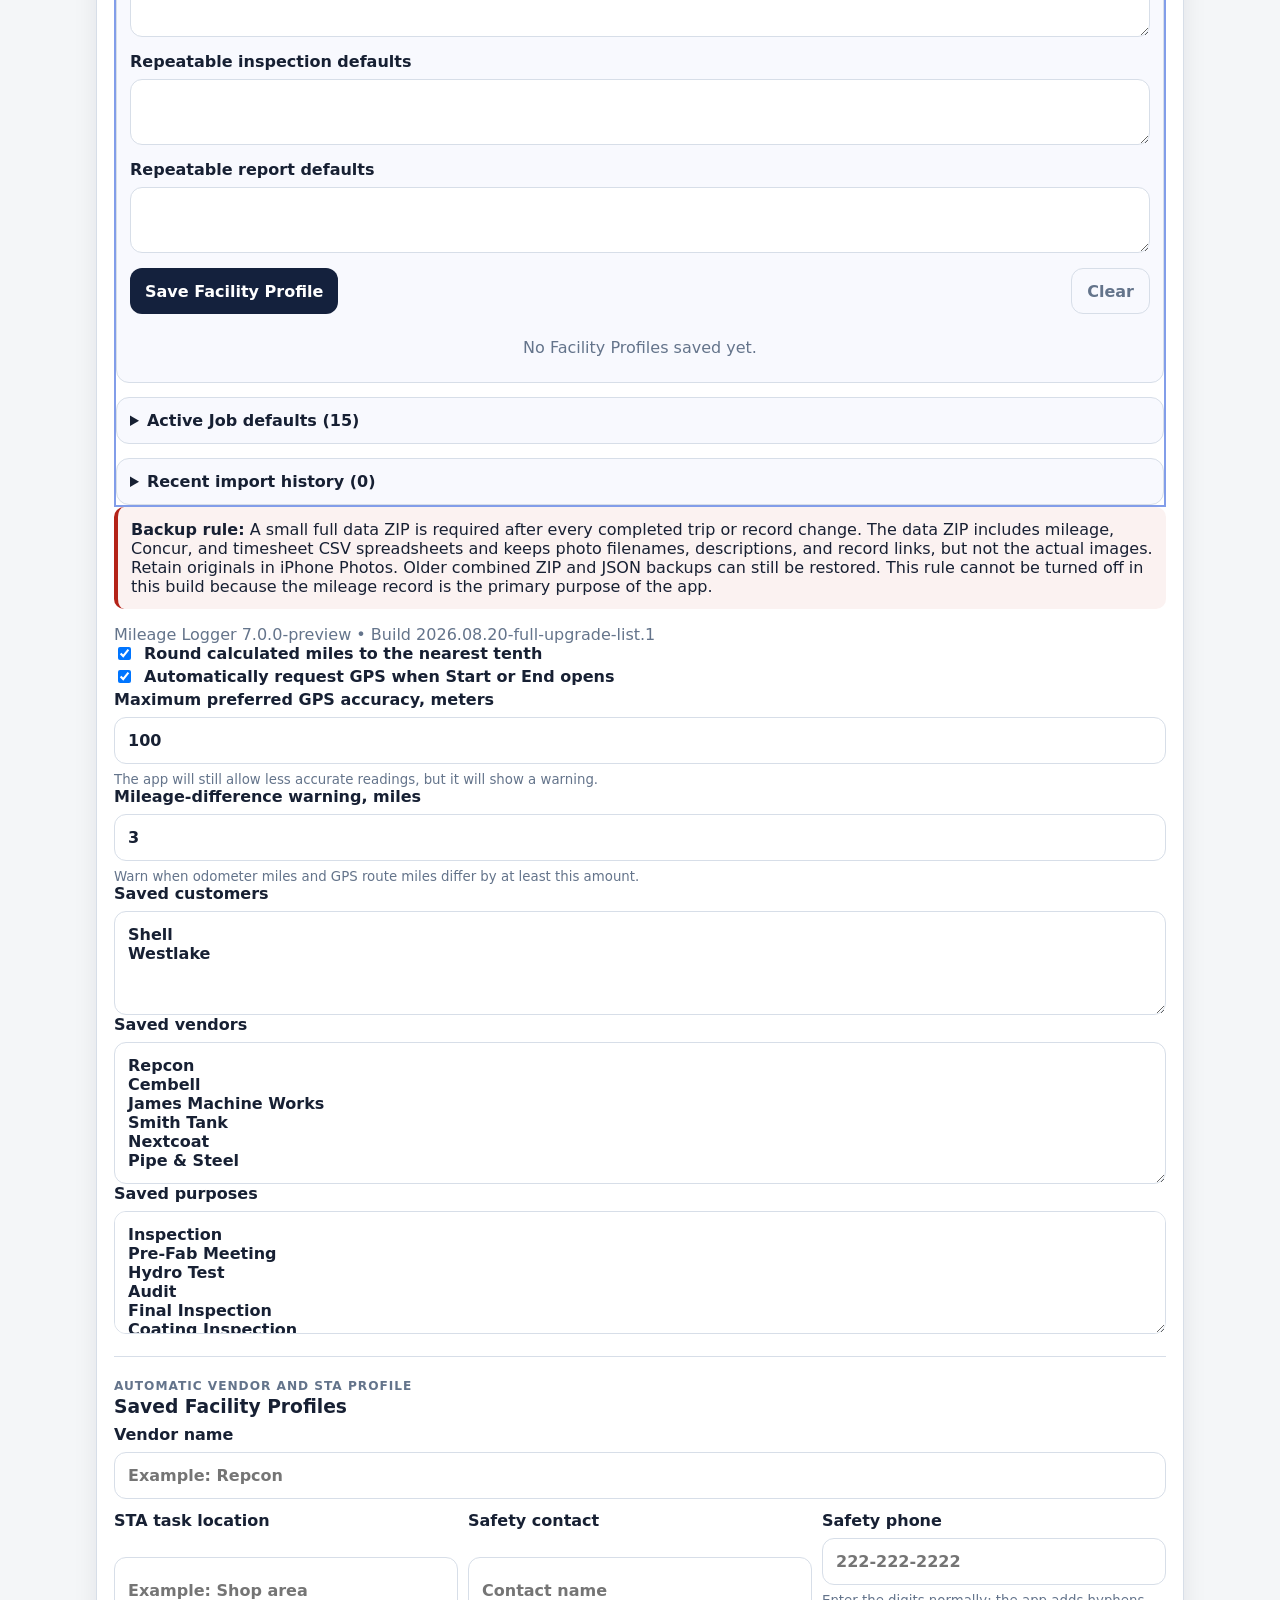
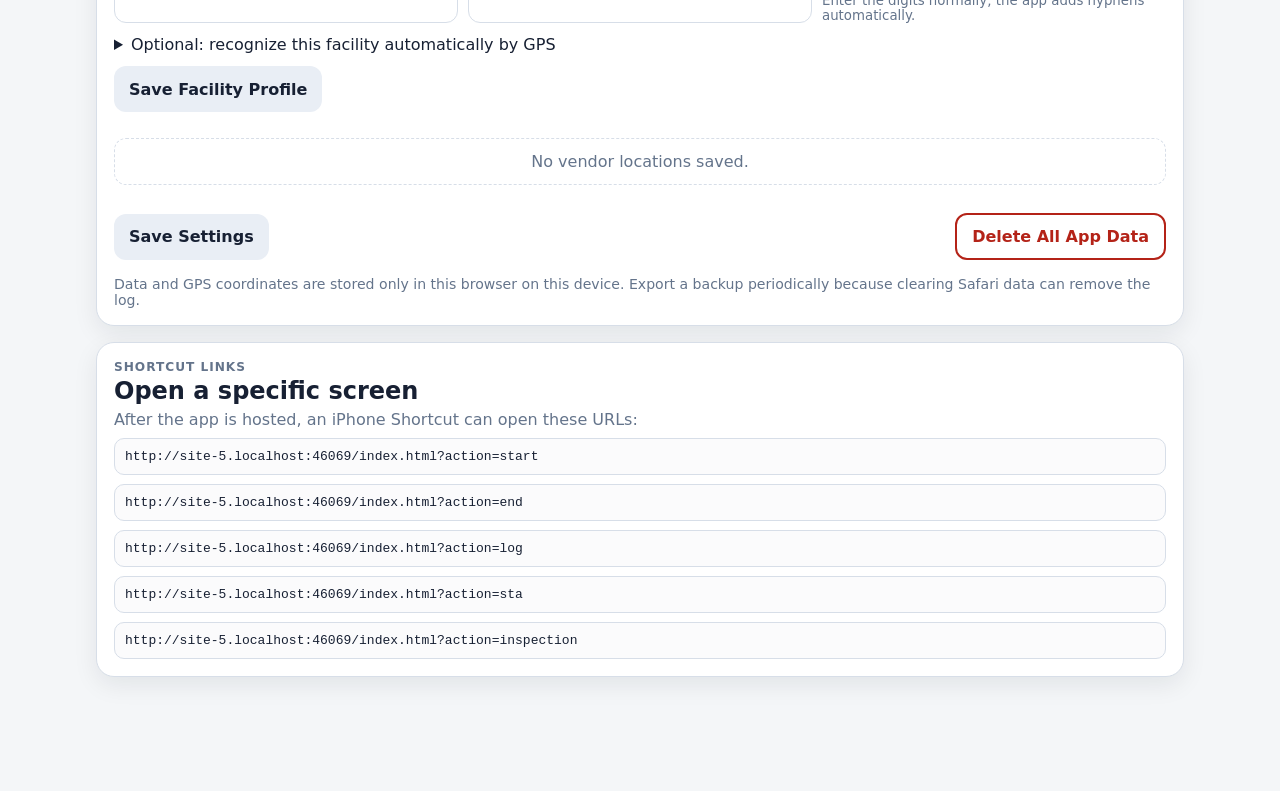
==== commit dbb551ee: "Load private photo cloud sync in app shell" ====
--- a/index.html
+++ b/index.html
@@ -579,6 +579,6 @@
   <script src="./inspections.js?v=full-upgrade-list-1"></script>
   <script src="./workflow-queues.js?v=full-upgrade-list-1"></script>
   <script src="./sync-engine.js?v=full-upgrade-list-1"></script>
+  <script src="./photo-cloud-sync.js?v=cloud-photos-2"></script>
 </body>
 </html>
-
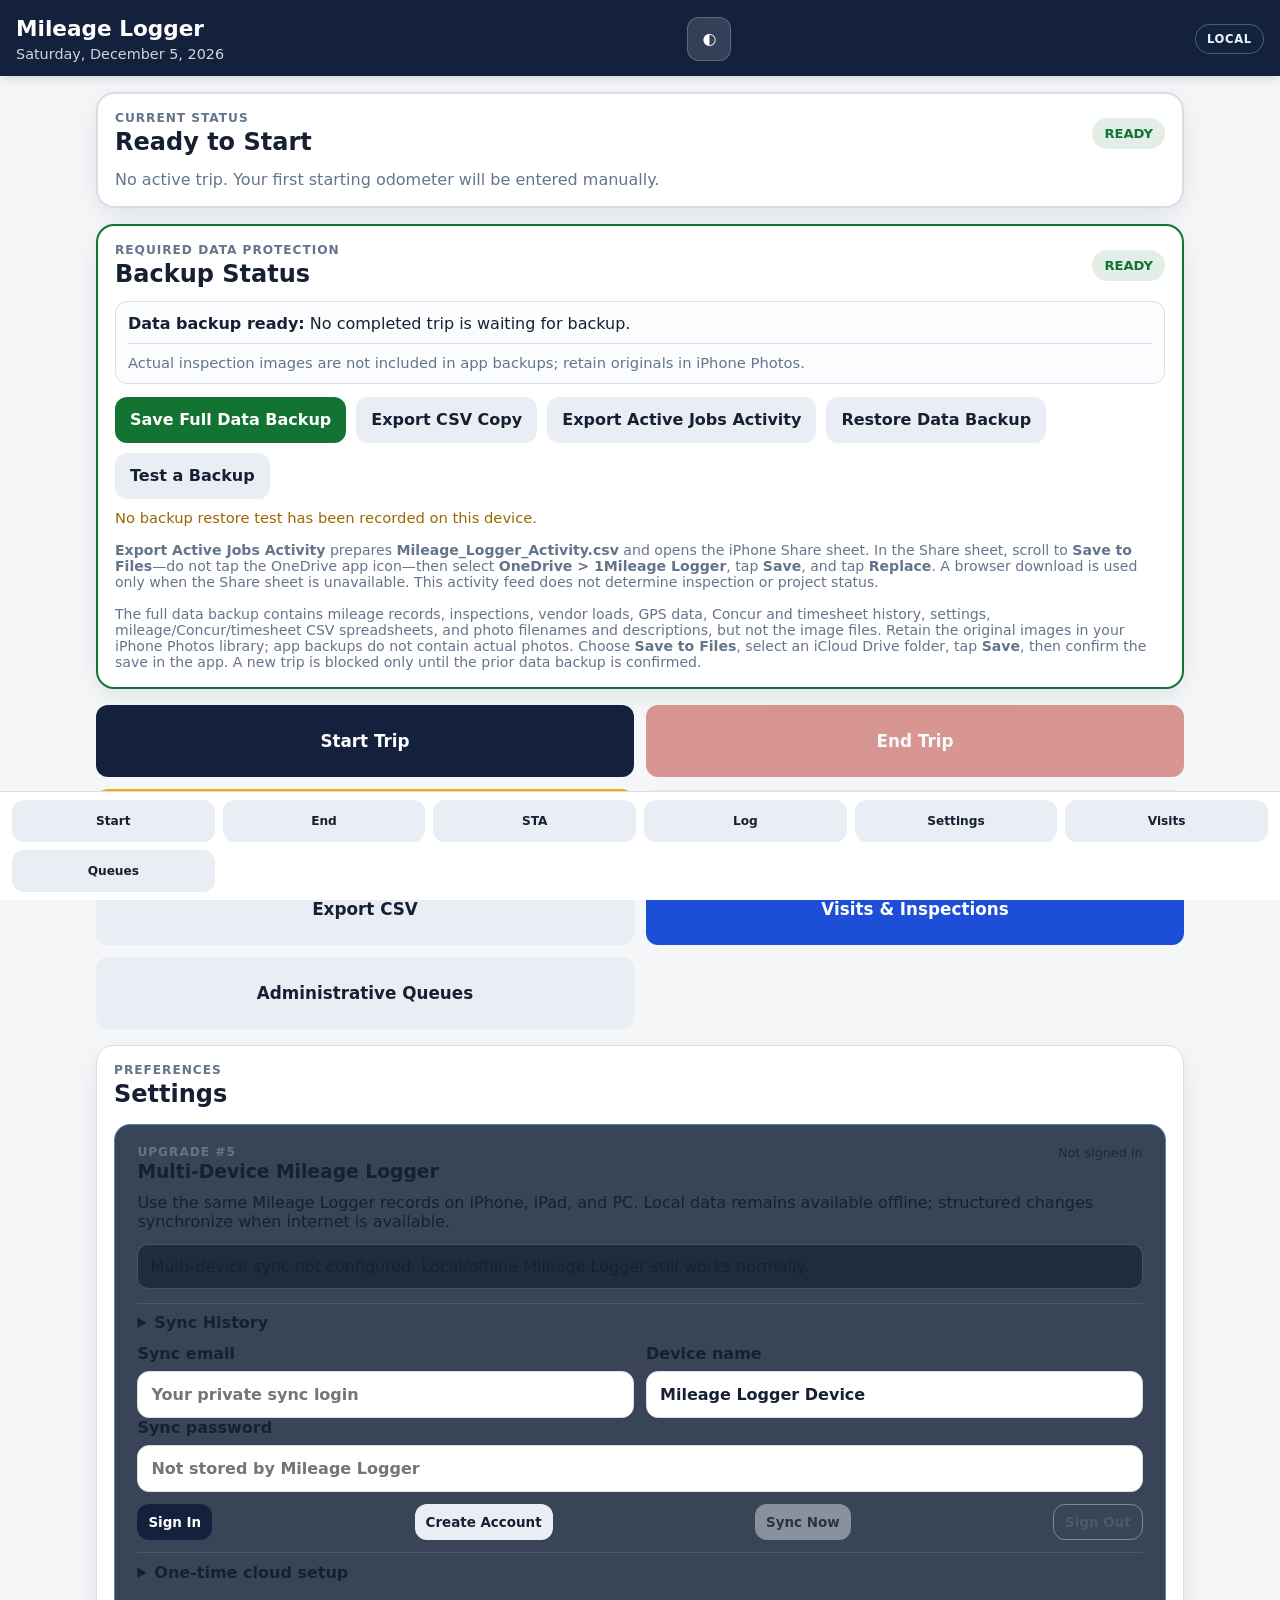
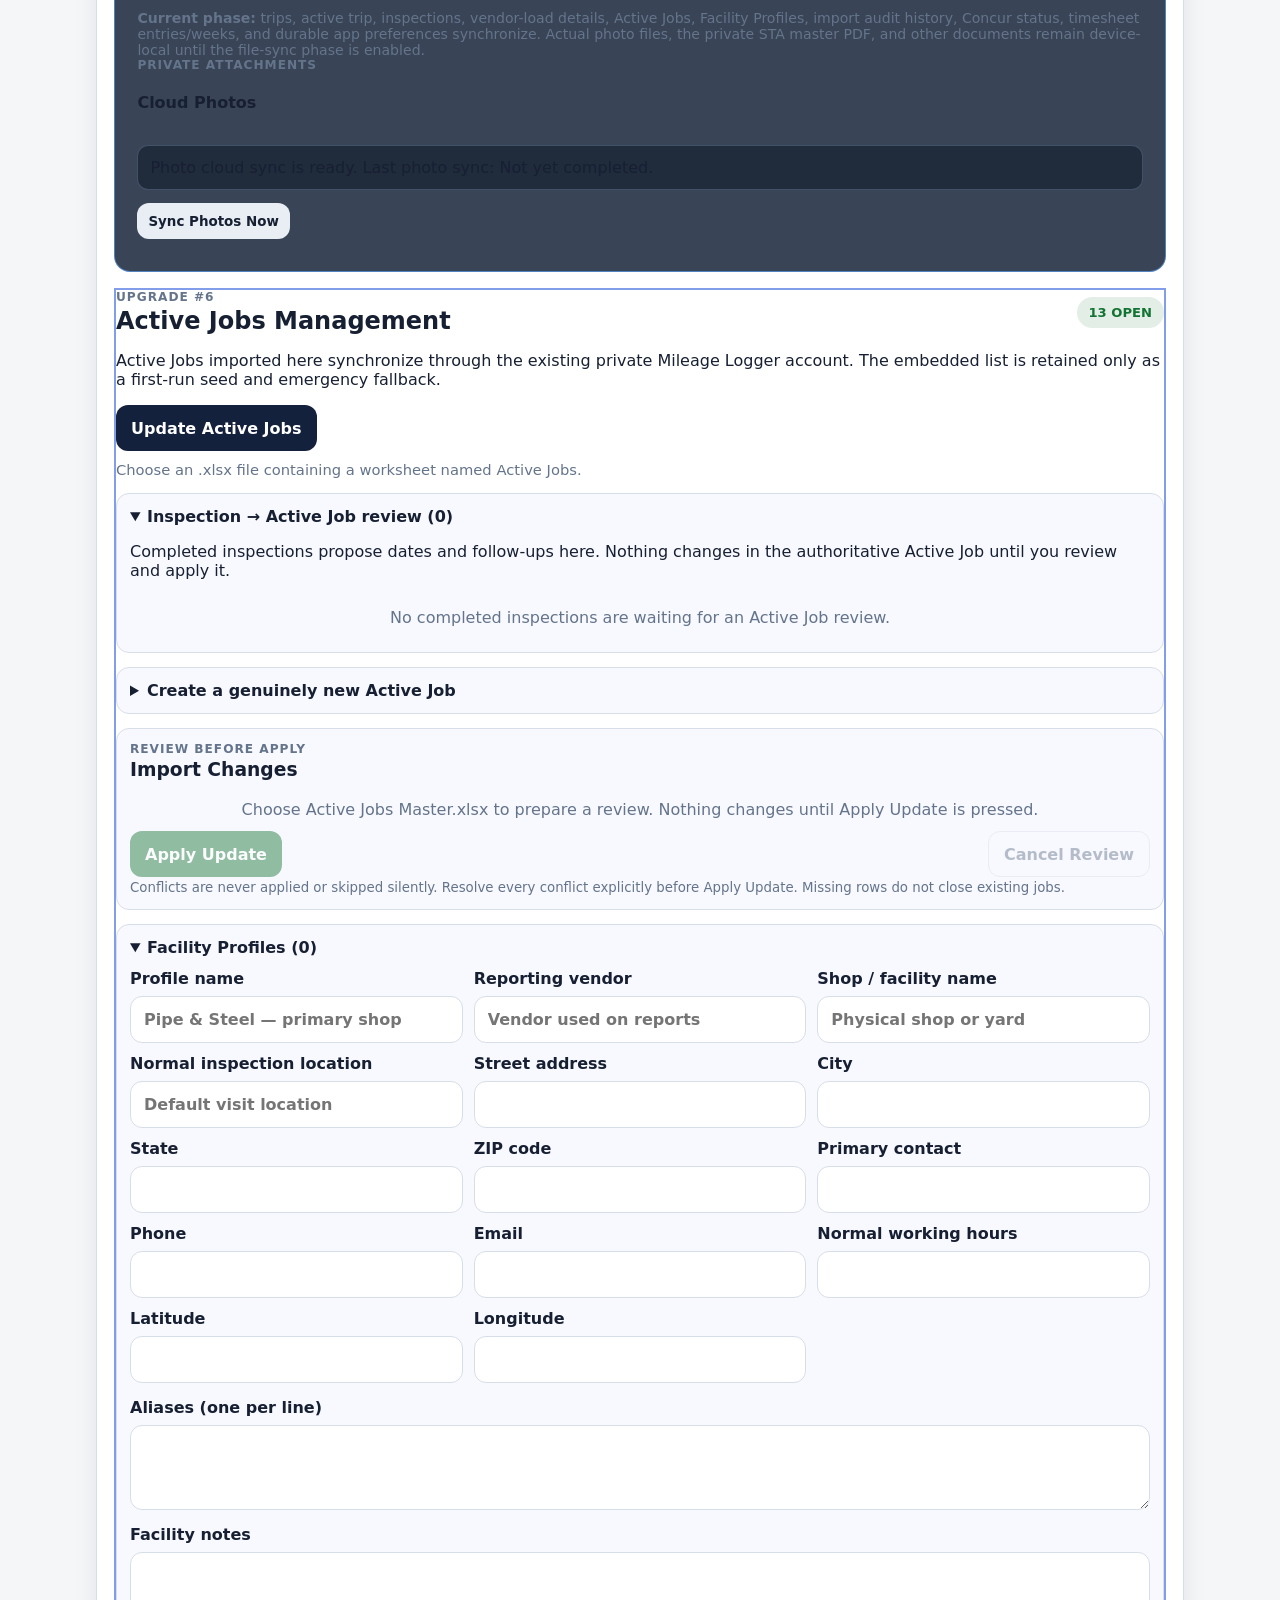
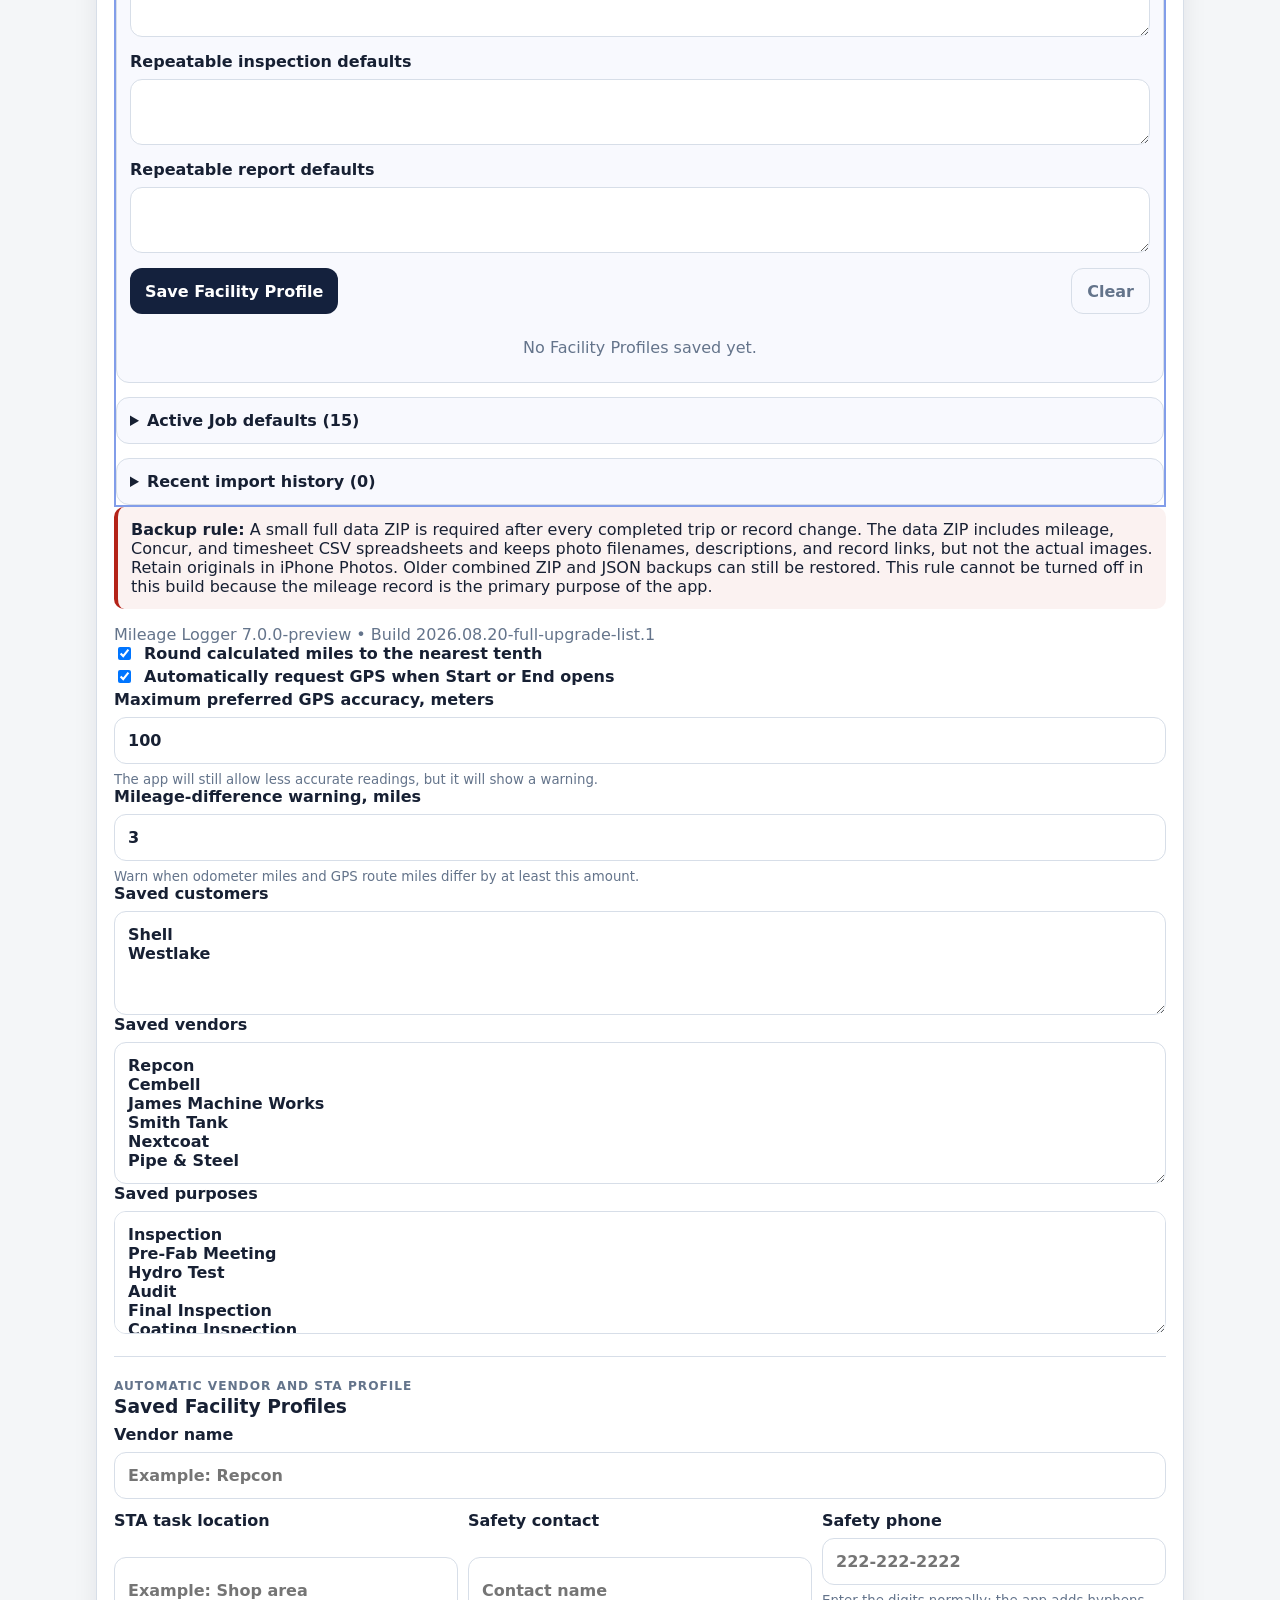
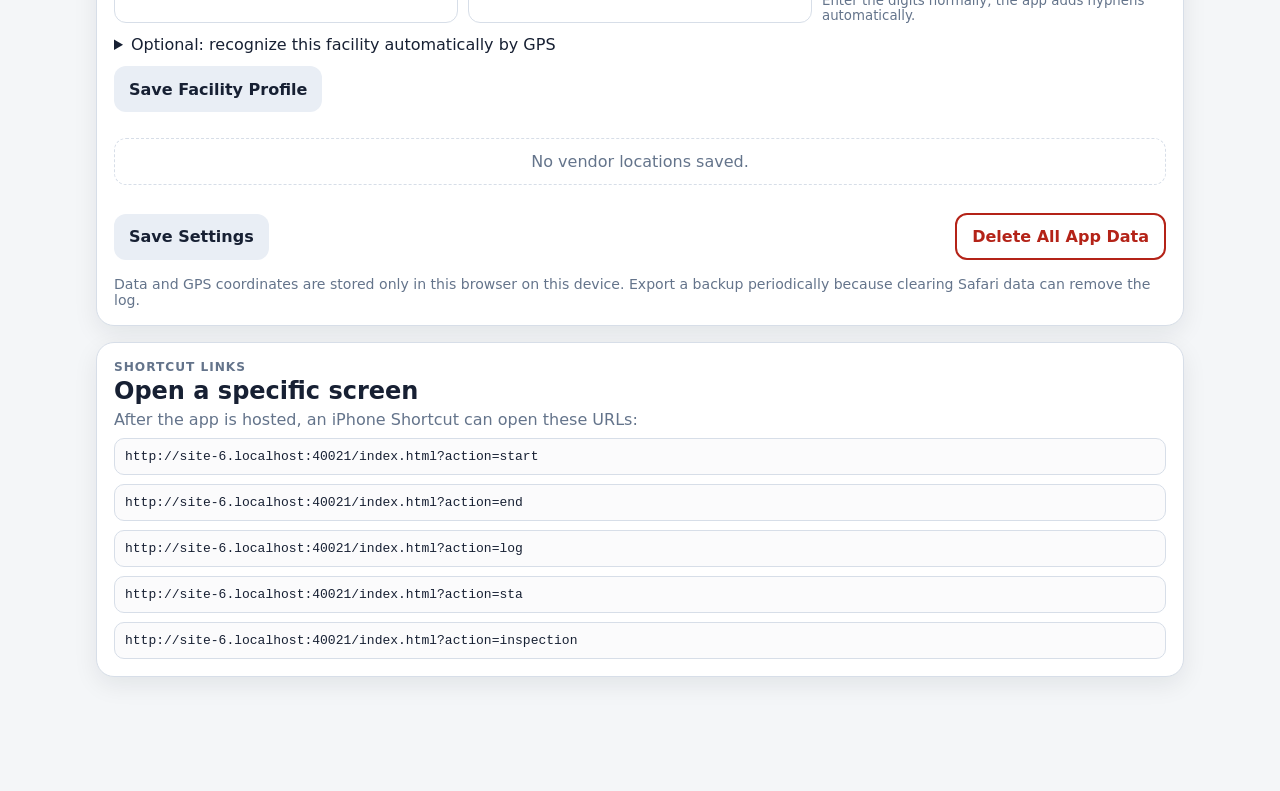
==== commit f7f9fa11: "Load S&B photo indent fix directly" ====
--- a/index.html
+++ b/index.html
@@ -580,5 +580,6 @@
   <script src="./workflow-queues.js?v=full-upgrade-list-1"></script>
   <script src="./sync-engine.js?v=full-upgrade-list-1"></script>
   <script src="./photo-cloud-sync.js?v=cloud-photos-2"></script>
+  <script src="./photo-indent-fix.js?v=s-and-b-photo-indent-1"></script>
 </body>
-</html>
+</html>
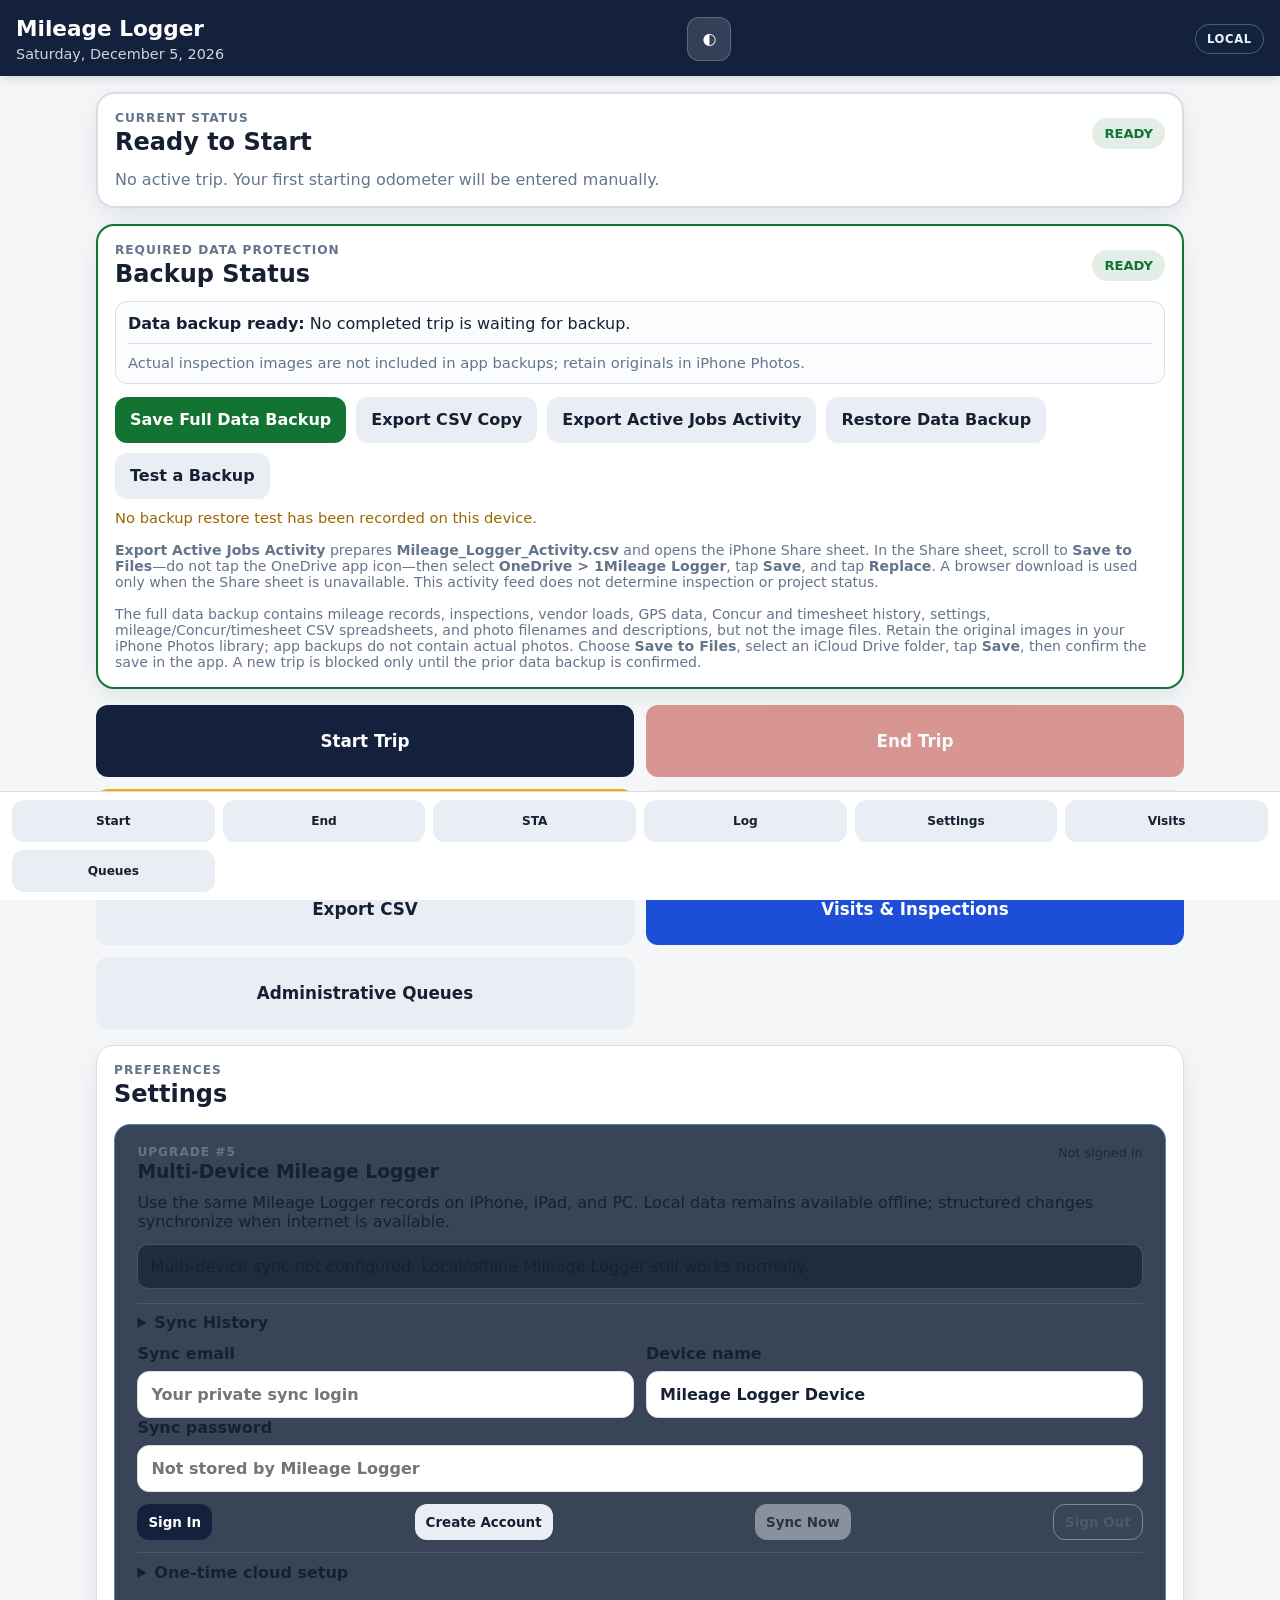
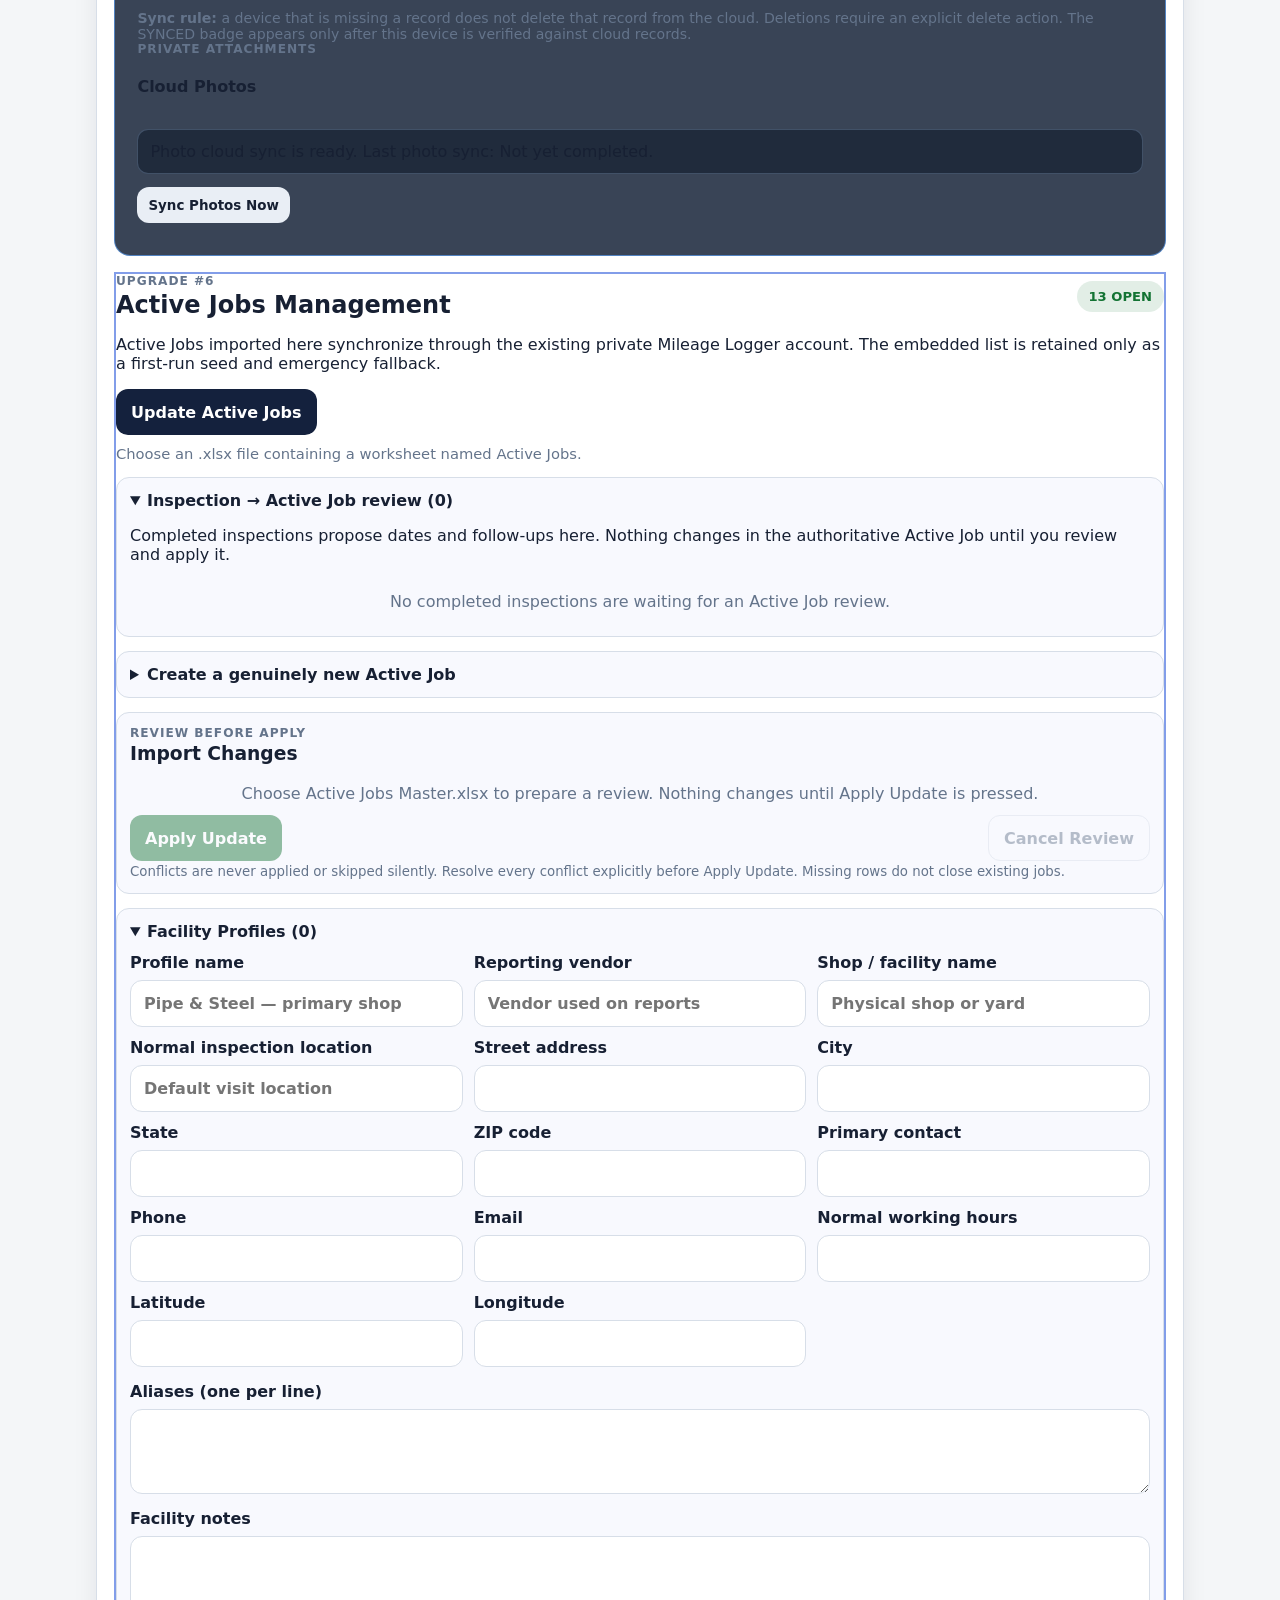
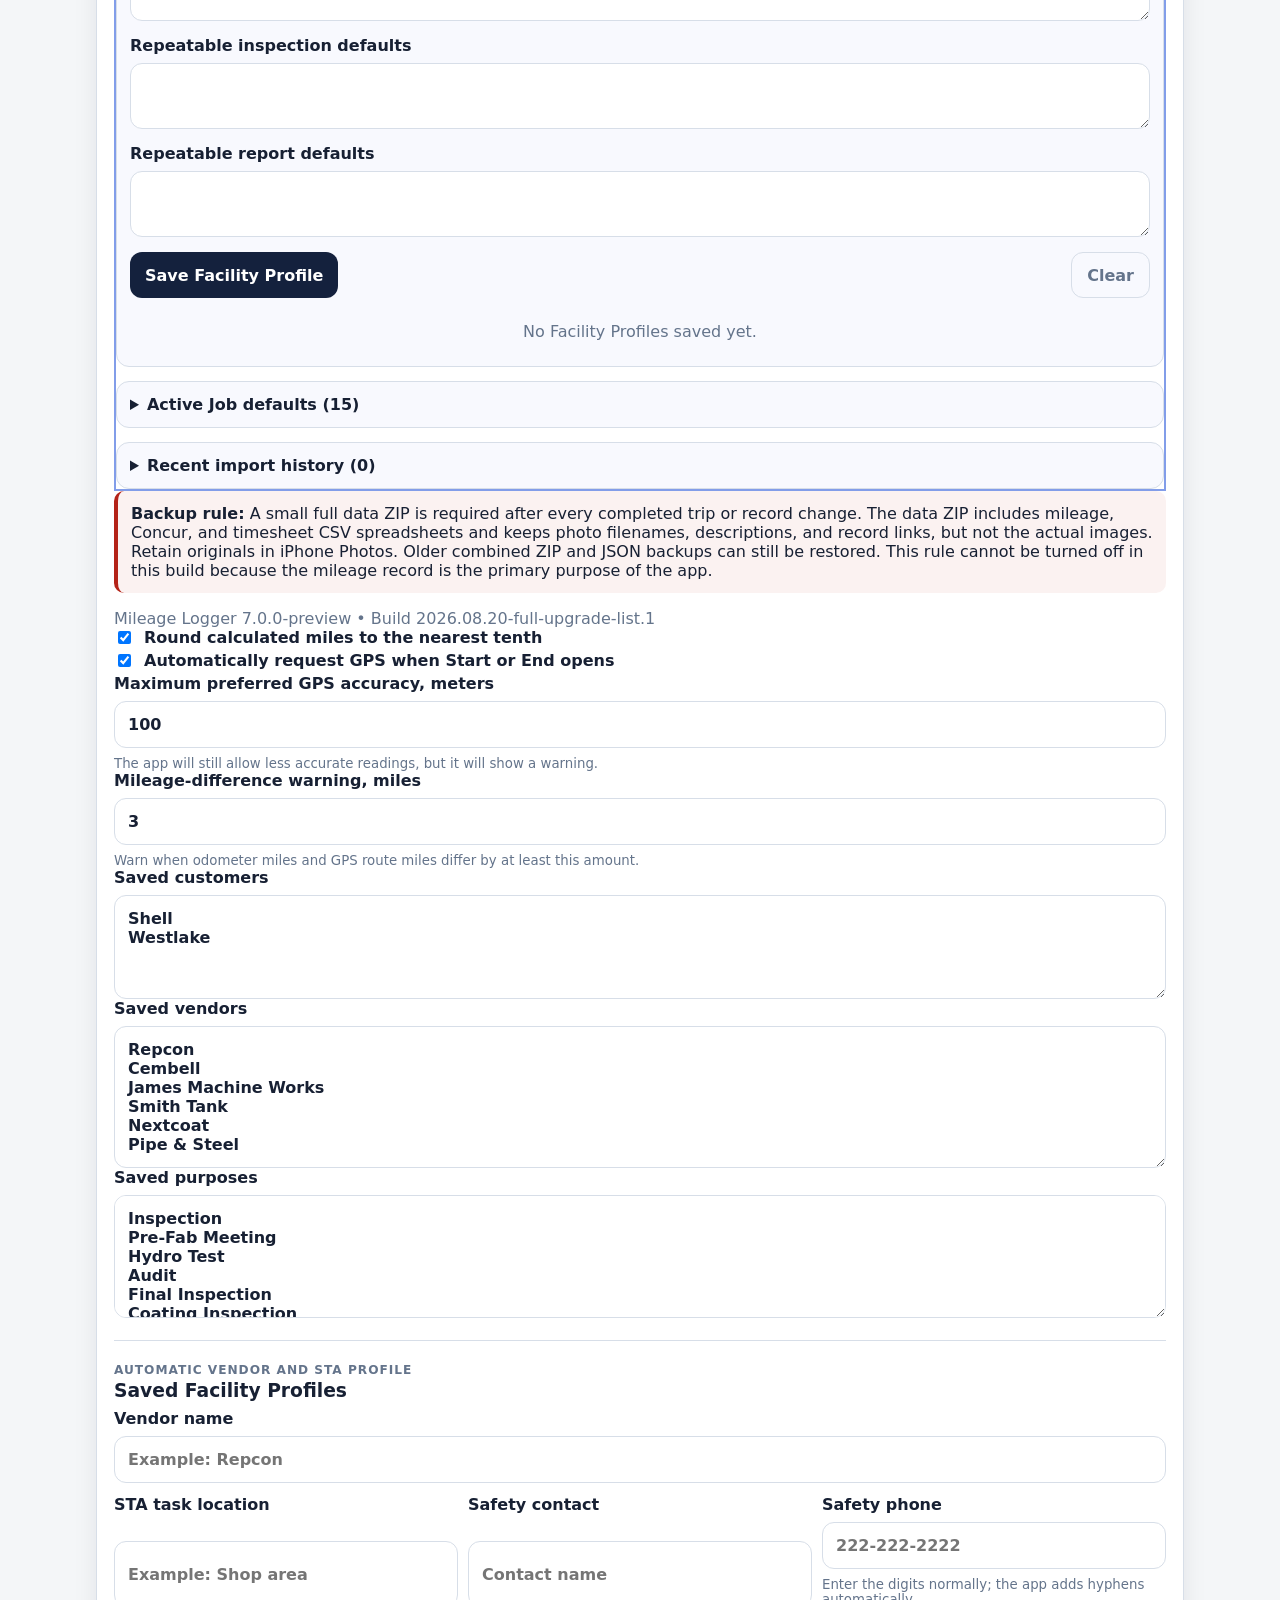
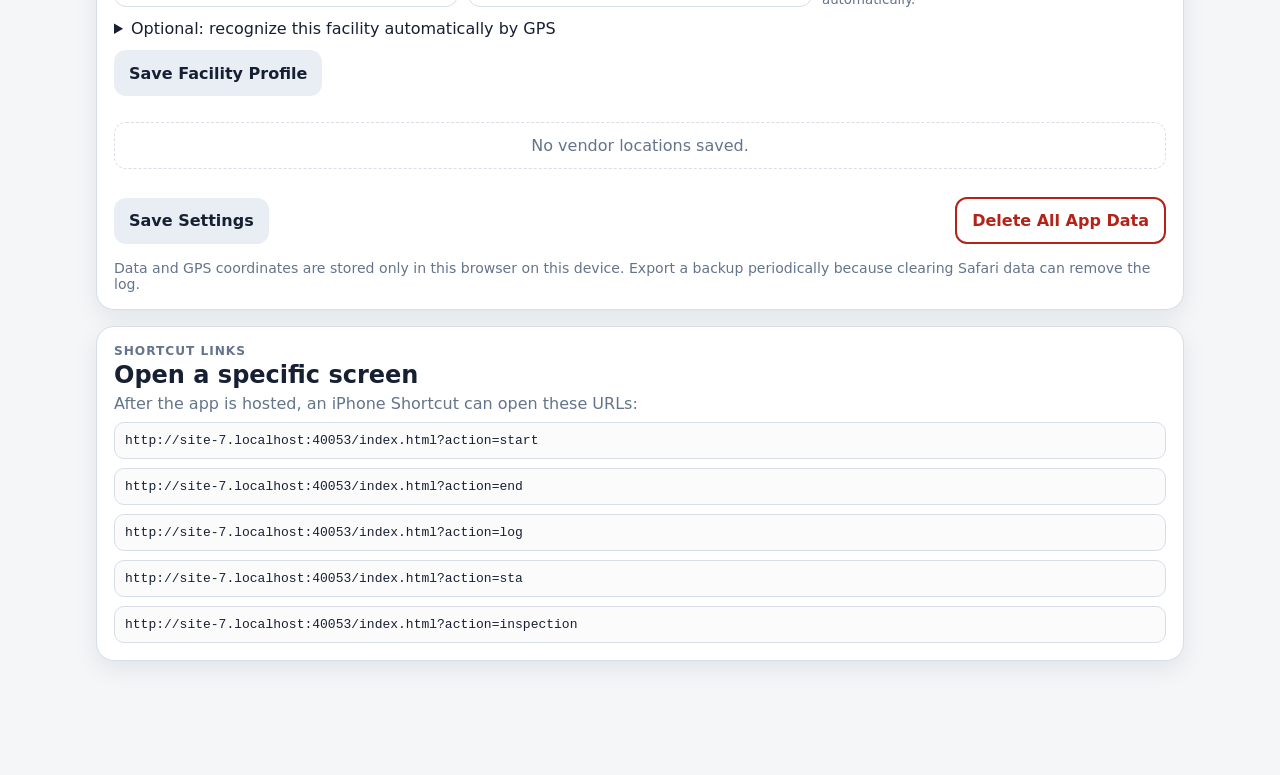
==== commit 94d54820: "Load responsive trip log directly on all devices" ====
--- a/index.html
+++ b/index.html
@@ -577,6 +577,9 @@
   <script src="./workflow-data.js?v=full-upgrade-list-1"></script>
   <script src="./app.js?v=full-upgrade-list-1"></script>
   <script src="./inspections.js?v=full-upgrade-list-1"></script>
+  <script src="./trip-inspection-links.js?v=trip-inspection-links-2"></script>
+  <script src="./trip-log-desktop.js?v=responsive-log-6"></script>
+  <script src="./trip-duration-log-fix.js?v=trip-duration-1"></script>
   <script src="./workflow-queues.js?v=full-upgrade-list-1"></script>
   <script src="./sync-engine.js?v=full-upgrade-list-1"></script>
   <script src="./photo-cloud-sync.js?v=cloud-photos-2"></script>
